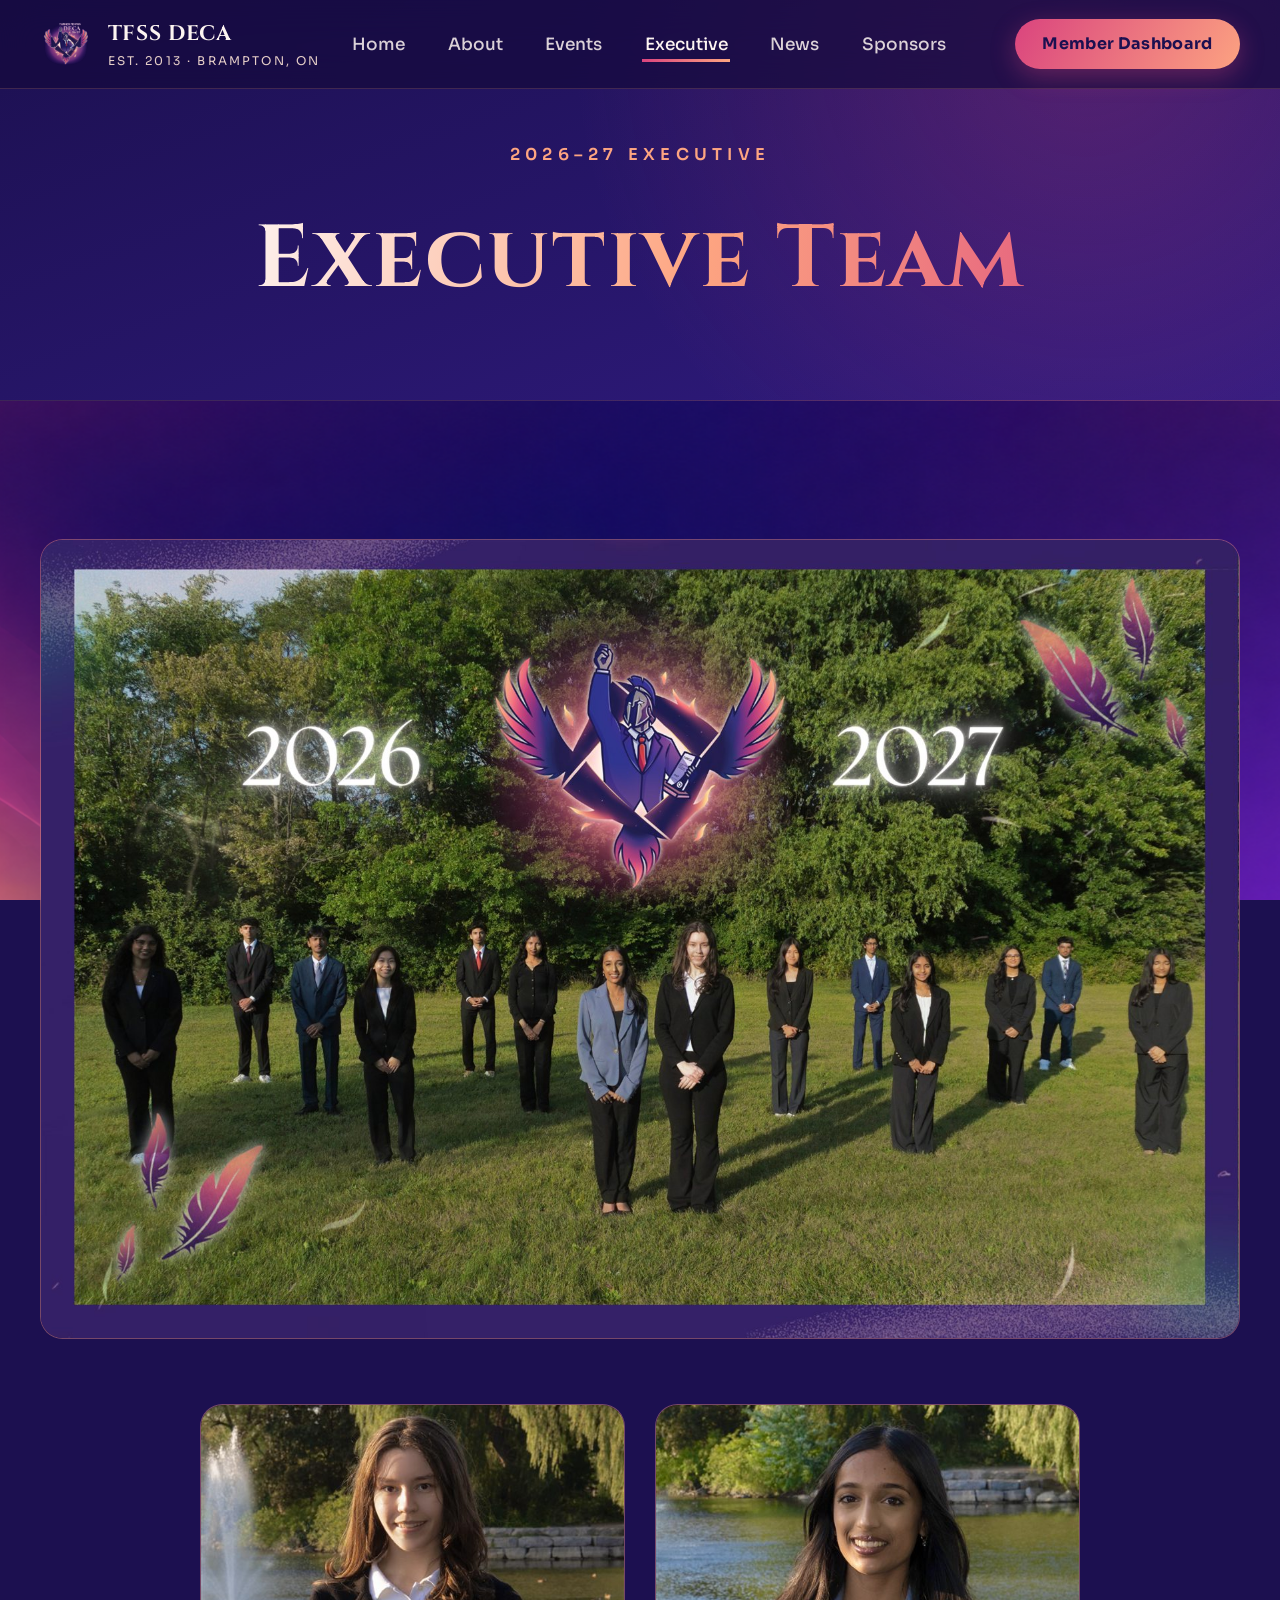
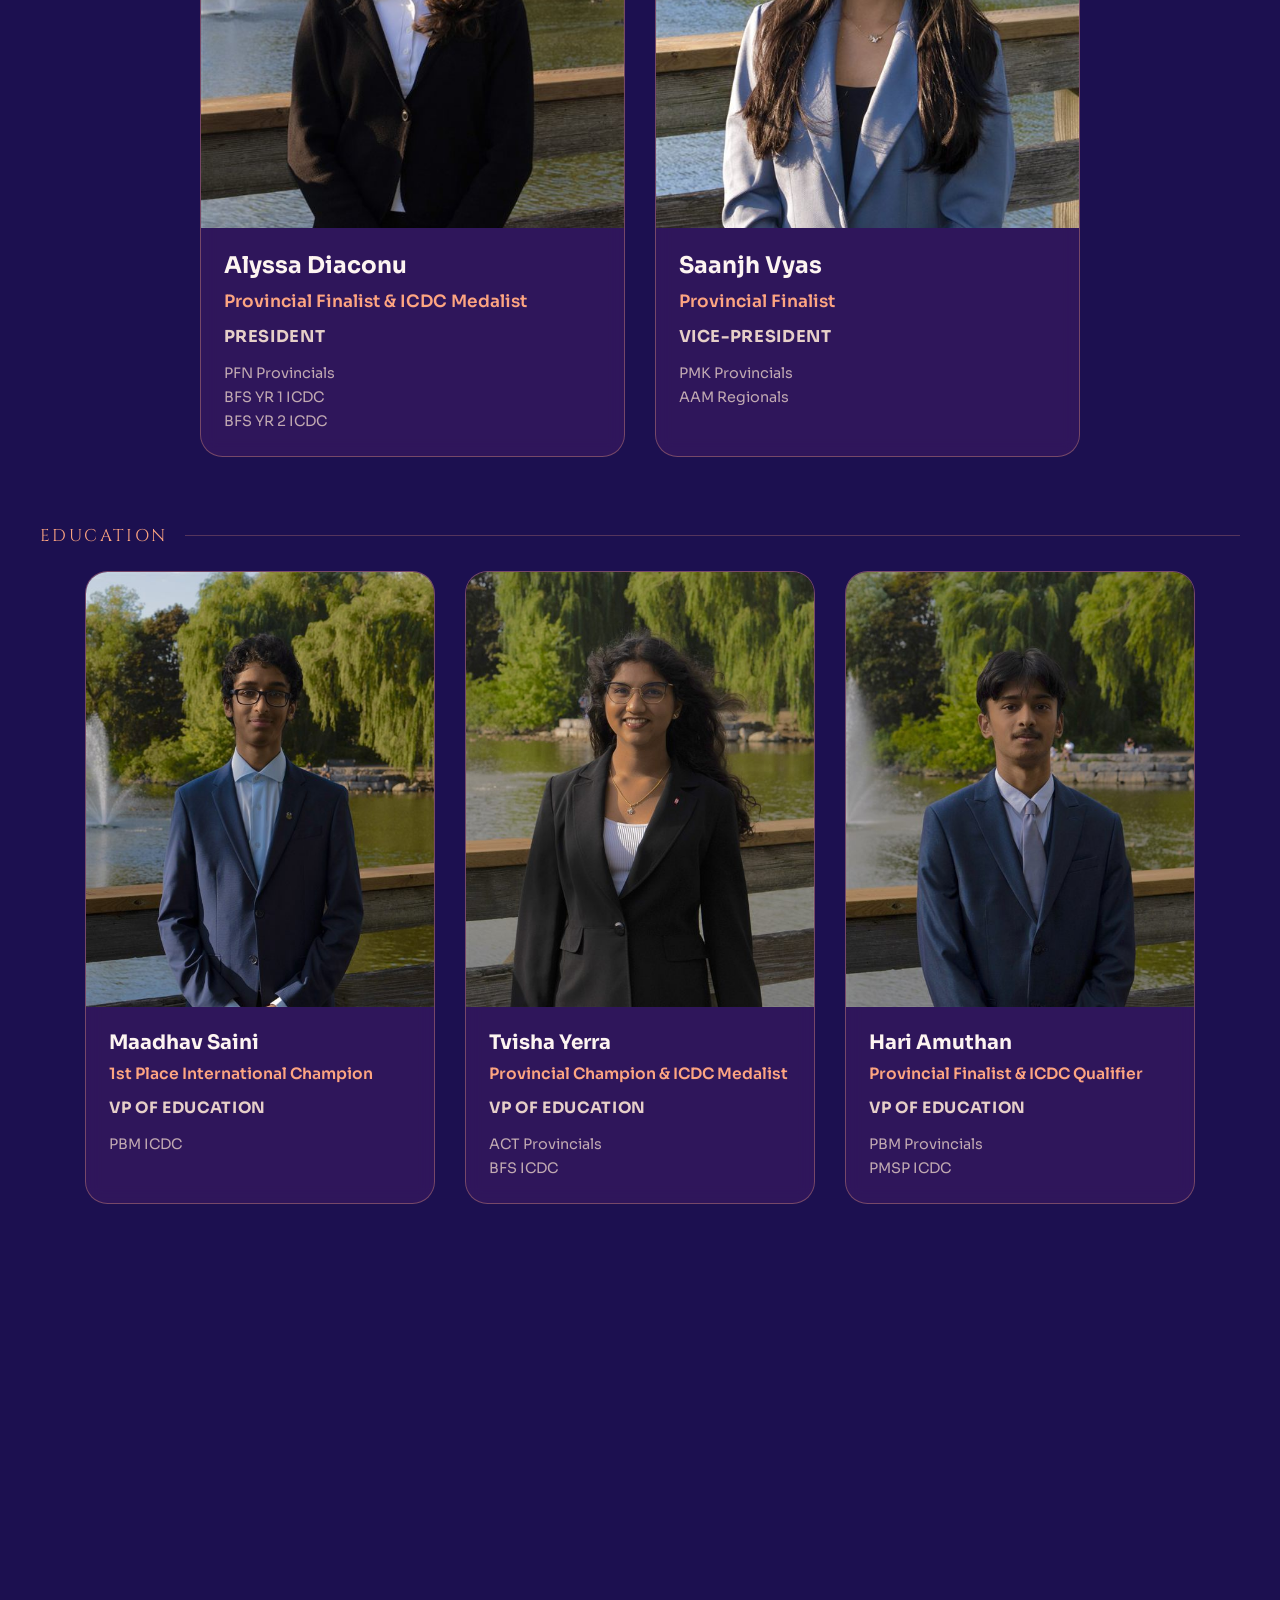
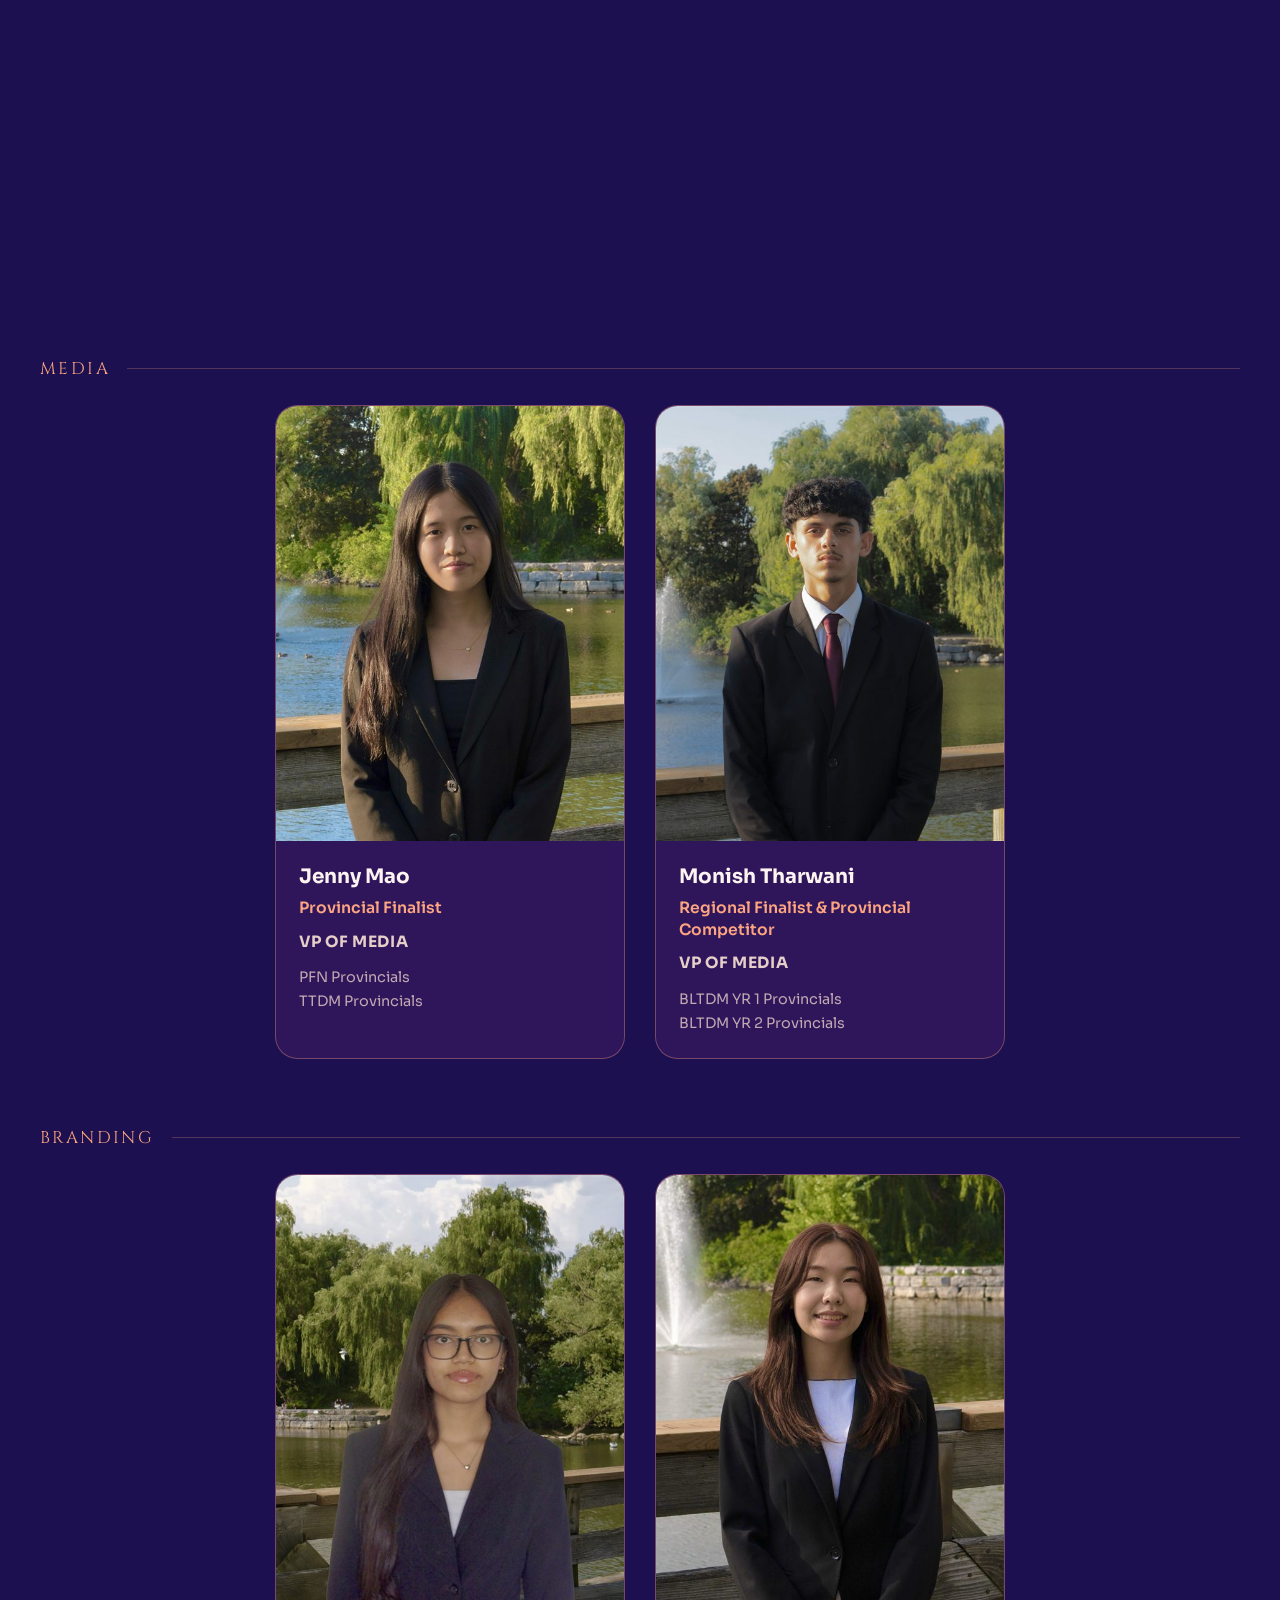
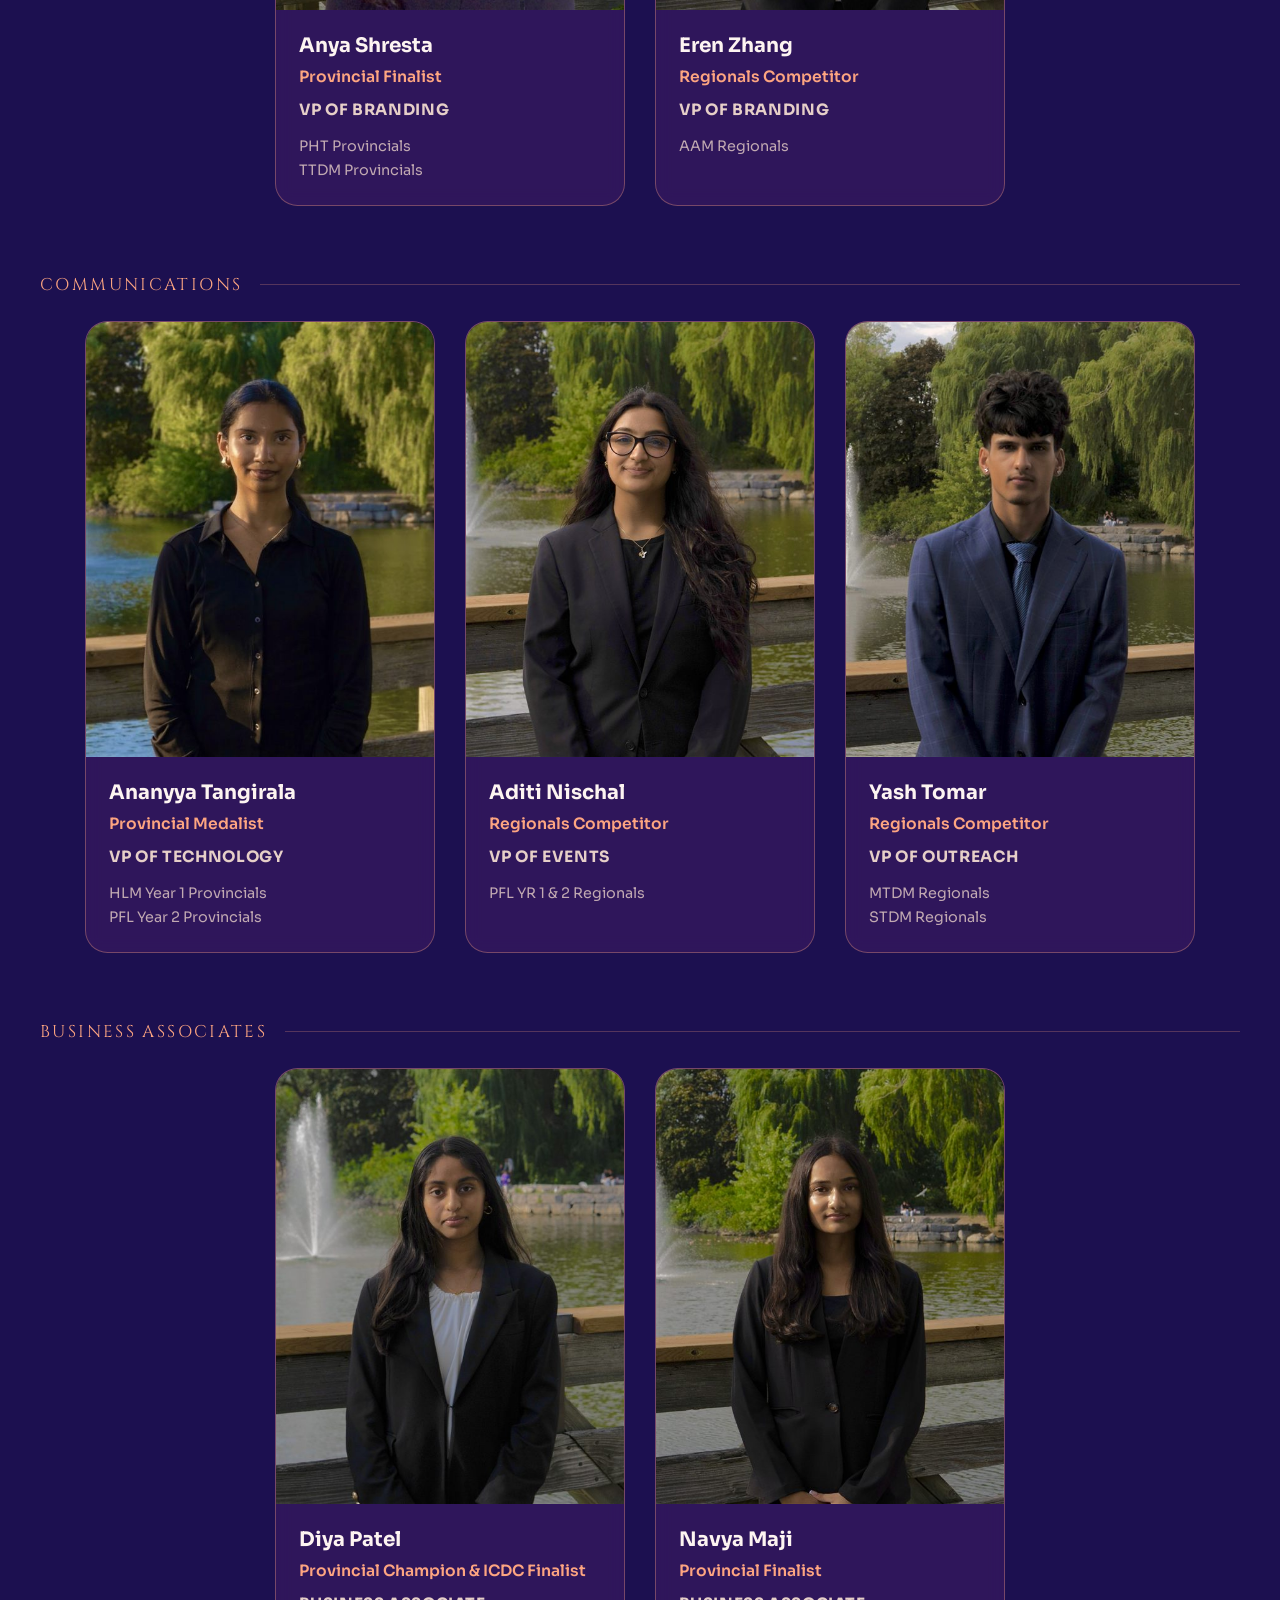
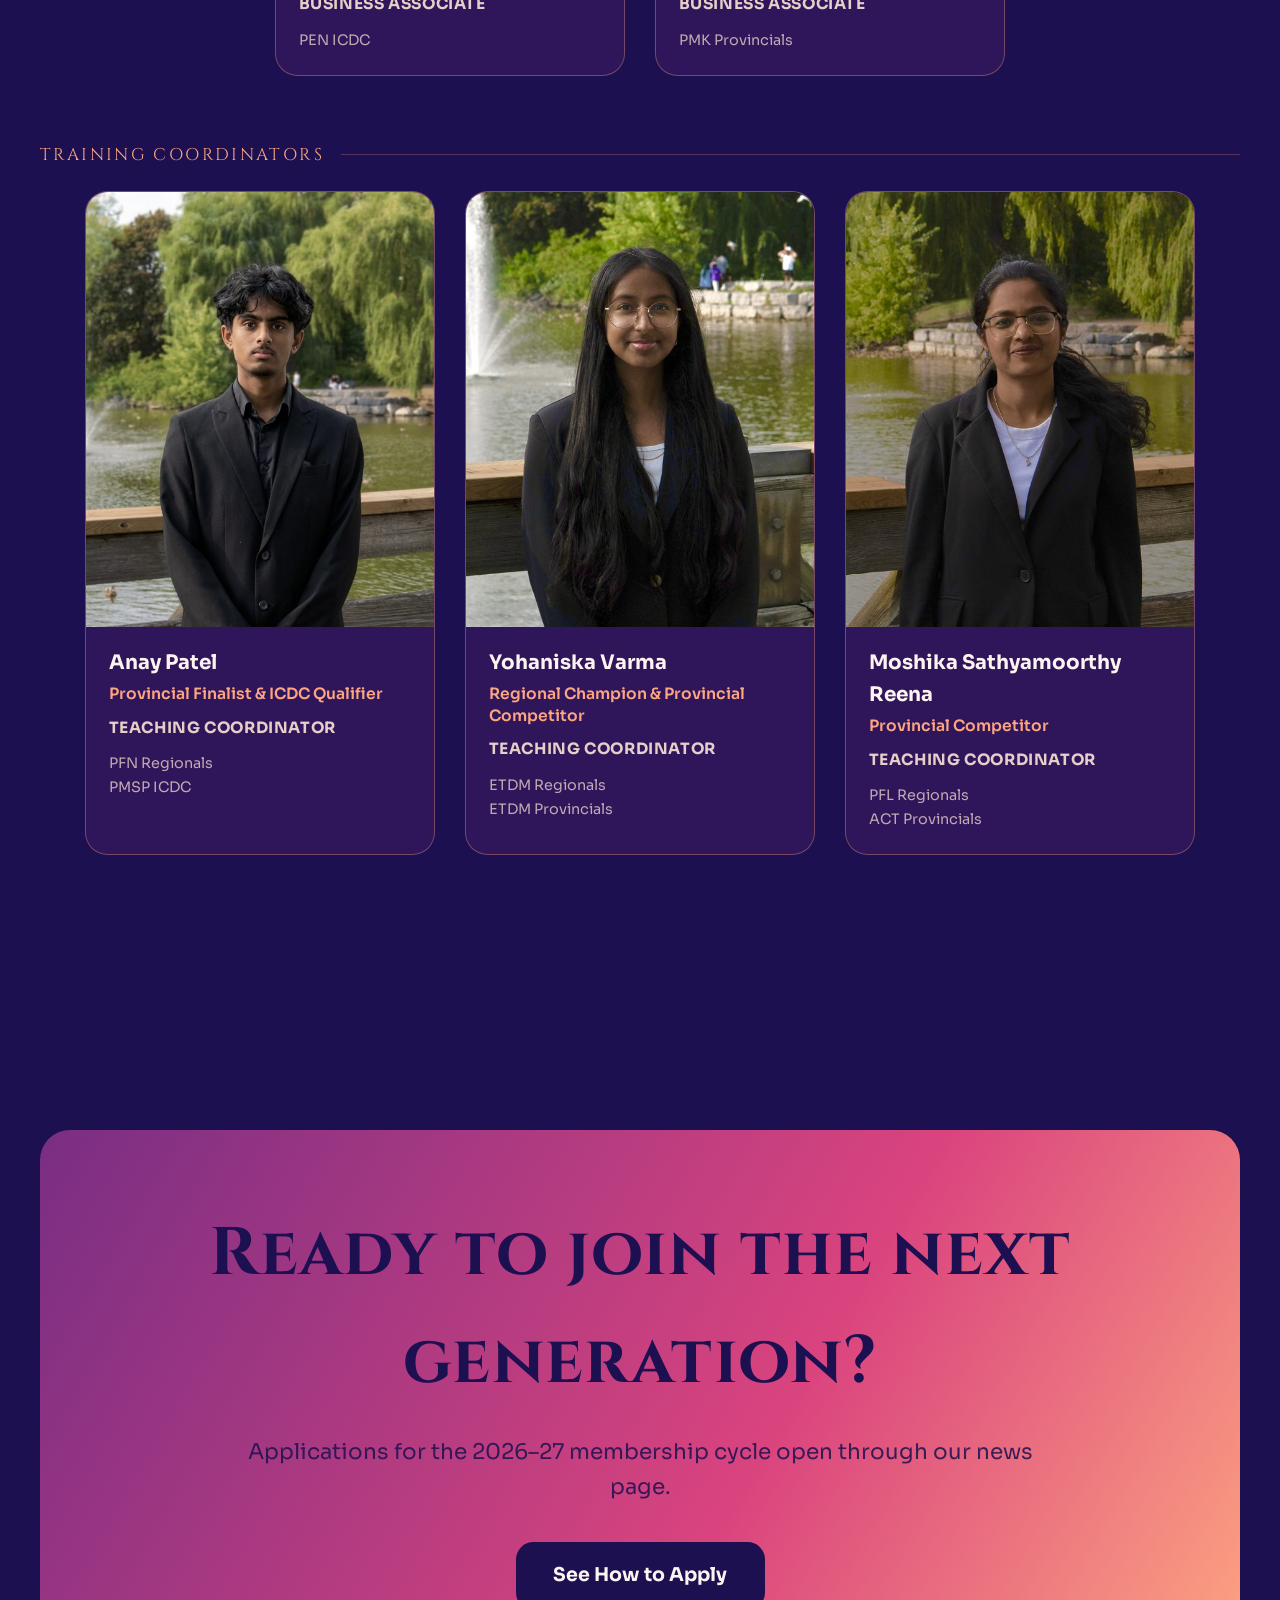
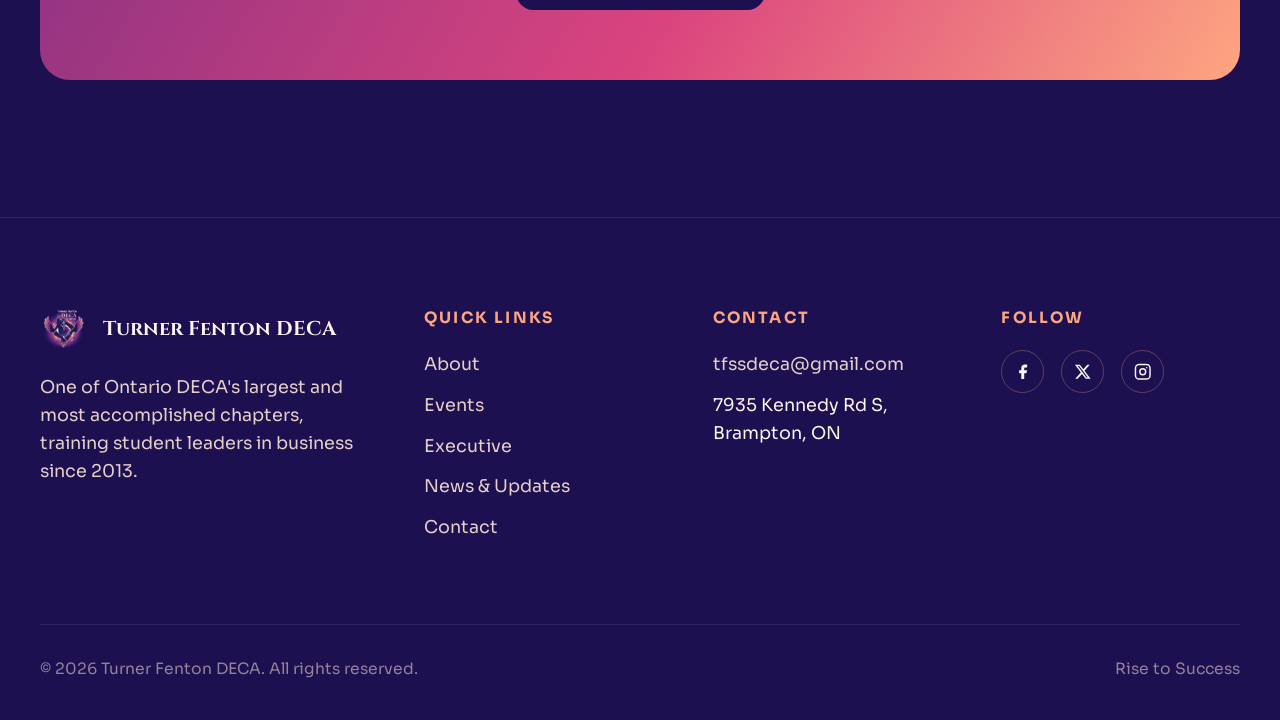
==== deca 2027/executive.html @ 84f7fdfa "Add files via upload" ====
<!DOCTYPE html>
<html lang="en">
<head>
<meta charset="UTF-8">
<meta name="viewport" content="width=device-width, initial-scale=1.0">
<title>Executive | Turner Fenton DECA</title>
<meta name="description" content="Meet the 2026–27 Turner Fenton DECA executive team, grouped by department.">
<link rel="preconnect" href="https://fonts.googleapis.com">
<link rel="preconnect" href="https://fonts.gstatic.com" crossorigin>
<link rel="stylesheet" href="assets/styles.css">
</head>
<body>

<div id="pageTransitionOverlay" class="page-transition" aria-hidden="true">
  <div class="pt-embers"></div>
  <img src="assets/logo.png" alt="" class="pt-logo">
</div>
<noscript><style>.page-transition{display:none !important;}</style></noscript>

<header>
  <nav>
    <a href="index.html" class="brand">
      <img src="assets/logo.png" alt="Turner Fenton DECA crest, a knight-in-a-suit phoenix hybrid">
      <span class="brand-text"><span>TFSS DECA</span><small>Est. 2013 · Brampton, ON</small></span>
    </a>
    <button class="burger" id="burger" aria-label="Toggle menu" aria-expanded="false" aria-controls="navLinks">
      <span></span><span></span><span></span>
    </button>
    <ul class="navlinks" id="navLinks">
      <li><a href="index.html">Home</a></li>
      <li><a href="about.html">About</a></li>
      <li><a href="events.html">Events</a></li>
      <li><a href="executive.html" class="active">Executive</a></li>
      <li><a href="news.html">News</a></li>
      <li><a href="sponsors.html">Sponsors</a></li>
      <li><a class="nav-cta-mobile" href="dashboard.html">Member Dashboard</a></li>
    </ul>
    <a class="nav-cta" href="dashboard.html">Member Dashboard</a>
  </nav>
</header>

<section class="page-hero page-hero-center">
  <div class="wrap">
    <span class="eyebrow">2026–27 Executive</span>
    <h1 class="gradient-text">Executive Team</h1>
  </div>
</section>

<section class="section">
  <div class="wrap exec-wrap">

    <div class="card exec-intro-frame">
      <img src="assets/images/exec/exec-intro.jpg" alt="The 2026-27 Turner Fenton DECA executive team standing together outdoors">
    </div>

    <div class="dept-block">
      <div class="exec-grid exec-grid-lead">

        <div class="card exec-card">
          <img class="exec-photo" src="assets/images/exec/alyssa.jpg" alt="Alyssa Diaconu">
          <div class="exec-info">
            <div class="exec-name">Alyssa Diaconu</div>
            <div class="exec-achieve">Provincial Finalist &amp; ICDC Medalist</div>
            <div class="exec-role">President</div>
            <div class="exec-tags">
              <span>PFN Provincials</span>
              <span>BFS YR 1 ICDC</span>
              <span>BFS YR 2 ICDC</span>
            </div>
          </div>
        </div>

        <div class="card exec-card">
          <img class="exec-photo" src="assets/images/exec/saanjh.jpg" alt="Saanjh Vyas">
          <div class="exec-info">
            <div class="exec-name">Saanjh Vyas</div>
            <div class="exec-achieve">Provincial Finalist</div>
            <div class="exec-role">Vice-President</div>
            <div class="exec-tags">
              <span>PMK Provincials</span>
              <span>AAM Regionals</span>
            </div>
          </div>
        </div>

      </div>
    </div>

    <div class="dept-block">
      <div class="dept-title">Education</div>
      <div class="exec-grid">

        <div class="card exec-card">
          <img class="exec-photo" src="assets/images/exec/maadhav.jpg" alt="Maadhav Saini">
          <div class="exec-info">
            <div class="exec-name">Maadhav Saini</div>
            <div class="exec-achieve">1st Place International Champion</div>
            <div class="exec-role">VP of Education</div>
            <div class="exec-tags"><span>PBM ICDC</span></div>
          </div>
        </div>

        <div class="card exec-card">
          <img class="exec-photo" src="assets/images/exec/tvisha.jpg" alt="Tvisha Yerra">
          <div class="exec-info">
            <div class="exec-name">Tvisha Yerra</div>
            <div class="exec-achieve">Provincial Champion &amp; ICDC Medalist</div>
            <div class="exec-role">VP of Education</div>
            <div class="exec-tags">
              <span>ACT Provincials</span>
              <span>BFS ICDC</span>
            </div>
          </div>
        </div>

        <div class="card exec-card">
          <img class="exec-photo" src="assets/images/exec/hari.jpg" alt="Hari Amuthan">
          <div class="exec-info">
            <div class="exec-name">Hari Amuthan</div>
            <div class="exec-achieve">Provincial Finalist &amp; ICDC Qualifier</div>
            <div class="exec-role">VP of Education</div>
            <div class="exec-tags">
              <span>PBM Provincials</span>
              <span>PMSP ICDC</span>
            </div>
          </div>
        </div>

        <div class="card exec-card">
          <img class="exec-photo" src="assets/images/exec/arviljot.jpg" alt="Arviljot Mundaher">
          <div class="exec-info">
            <div class="exec-name">Arviljot Mundaher</div>
            <div class="exec-achieve">Provincial Finalist</div>
            <div class="exec-role">VP of Education</div>
            <div class="exec-tags">
              <span>RFSM YR 1 Regionals</span>
              <span>RFSM YR 2 Provincials</span>
            </div>
          </div>
        </div>

        <div class="card exec-card">
          <img class="exec-photo" src="assets/images/exec/siddhant.jpg" alt="Siddhant Bector">
          <div class="exec-info">
            <div class="exec-name">Siddhant Bector</div>
            <div class="exec-achieve">Provincial Medalist</div>
            <div class="exec-role">VP of Education</div>
            <div class="exec-tags">
              <span>ENT YR 1 Provincials</span>
              <span>ENT YR 2 Provincials</span>
            </div>
          </div>
        </div>

        <div class="card exec-card">
          <img class="exec-photo" src="assets/images/exec/akhil.jpg" alt="Akhil Jasra">
          <div class="exec-info">
            <div class="exec-name">Akhil Jasra</div>
            <div class="exec-achieve">Provincial Medalist</div>
            <div class="exec-role">VP of Education</div>
            <div class="exec-tags">
              <span>PMK Regionals</span>
              <span>RMS Provincials</span>
              <span>MCS Provincials</span>
            </div>
          </div>
        </div>

      </div>
    </div>

    <div class="dept-block">
      <div class="dept-title">Media</div>
      <div class="exec-grid">

        <div class="card exec-card">
          <img class="exec-photo" src="assets/images/exec/jenny.jpg" alt="Jenny Mao">
          <div class="exec-info">
            <div class="exec-name">Jenny Mao</div>
            <div class="exec-achieve">Provincial Finalist</div>
            <div class="exec-role">VP of Media</div>
            <div class="exec-tags">
              <span>PFN Provincials</span>
              <span>TTDM Provincials</span>
            </div>
          </div>
        </div>

        <div class="card exec-card">
          <img class="exec-photo" src="assets/images/exec/monish.jpg" alt="Monish Tharwani">
          <div class="exec-info">
            <div class="exec-name">Monish Tharwani</div>
            <div class="exec-achieve">Regional Finalist &amp; Provincial Competitor</div>
            <div class="exec-role">VP of Media</div>
            <div class="exec-tags">
              <span>BLTDM YR 1 Provincials</span>
              <span>BLTDM YR 2 Provincials</span>
            </div>
          </div>
        </div>

      </div>
    </div>

    <div class="dept-block">
      <div class="dept-title">Branding</div>
      <div class="exec-grid">

        <div class="card exec-card">
          <img class="exec-photo" src="assets/images/exec/anya.jpg" alt="Anya Shresta">
          <div class="exec-info">
            <div class="exec-name">Anya Shresta</div>
            <div class="exec-achieve">Provincial Finalist</div>
            <div class="exec-role">VP of Branding</div>
            <div class="exec-tags">
              <span>PHT Provincials</span>
              <span>TTDM Provincials</span>
            </div>
          </div>
        </div>

        <div class="card exec-card">
          <img class="exec-photo" src="assets/images/exec/eren.jpg" alt="Eren Zhang">
          <div class="exec-info">
            <div class="exec-name">Eren Zhang</div>
            <div class="exec-achieve">Regionals Competitor</div>
            <div class="exec-role">VP of Branding</div>
            <div class="exec-tags"><span>AAM Regionals</span></div>
          </div>
        </div>

      </div>
    </div>

    <div class="dept-block">
      <div class="dept-title">Communications</div>
      <div class="exec-grid">

        <div class="card exec-card">
          <img class="exec-photo" src="assets/images/exec/ananyya.jpg" alt="Ananyya Tangirala">
          <div class="exec-info">
            <div class="exec-name">Ananyya Tangirala</div>
            <div class="exec-achieve">Provincial Medalist</div>
            <div class="exec-role">VP of Technology</div>
            <div class="exec-tags">
              <span>HLM Year 1 Provincials</span>
              <span>PFL Year 2 Provincials</span>
            </div>
          </div>
        </div>

        <div class="card exec-card">
          <img class="exec-photo" src="assets/images/exec/aditi.jpg" alt="Aditi Nischal">
          <div class="exec-info">
            <div class="exec-name">Aditi Nischal</div>
            <div class="exec-achieve">Regionals Competitor</div>
            <div class="exec-role">VP of Events</div>
            <div class="exec-tags"><span>PFL YR 1 &amp; 2 Regionals</span></div>
          </div>
        </div>

        <div class="card exec-card">
          <img class="exec-photo" src="assets/images/exec/yash.jpg" alt="Yash Tomar">
          <div class="exec-info">
            <div class="exec-name">Yash Tomar</div>
            <div class="exec-achieve">Regionals Competitor</div>
            <div class="exec-role">VP of Outreach</div>
            <div class="exec-tags">
              <span>MTDM Regionals</span>
              <span>STDM Regionals</span>
            </div>
          </div>
        </div>

      </div>
    </div>

    <div class="dept-block">
      <div class="dept-title">Business Associates</div>
      <div class="exec-grid">

        <div class="card exec-card">
          <img class="exec-photo" src="assets/images/exec/diya.jpg" alt="Diya Patel">
          <div class="exec-info">
            <div class="exec-name">Diya Patel</div>
            <div class="exec-achieve">Provincial Champion &amp; ICDC Finalist</div>
            <div class="exec-role">Business Associate</div>
            <div class="exec-tags"><span>PEN ICDC</span></div>
          </div>
        </div>

        <div class="card exec-card">
          <img class="exec-photo" src="assets/images/exec/navya.jpg" alt="Navya Maji">
          <div class="exec-info">
            <div class="exec-name">Navya Maji</div>
            <div class="exec-achieve">Provincial Finalist</div>
            <div class="exec-role">Business Associate</div>
            <div class="exec-tags"><span>PMK Provincials</span></div>
          </div>
        </div>

      </div>
    </div>

    <div class="dept-block">
      <div class="dept-title">Training Coordinators</div>
      <div class="exec-grid">

        <div class="card exec-card">
          <img class="exec-photo" src="assets/images/exec/anay.jpg" alt="Anay Patel">
          <div class="exec-info">
            <div class="exec-name">Anay Patel</div>
            <div class="exec-achieve">Provincial Finalist &amp; ICDC Qualifier</div>
            <div class="exec-role">Teaching Coordinator</div>
            <div class="exec-tags">
              <span>PFN Regionals</span>
              <span>PMSP ICDC</span>
            </div>
          </div>
        </div>

        <div class="card exec-card">
          <img class="exec-photo" src="assets/images/exec/yohansika.jpg" alt="Yohaniska Varma">
          <div class="exec-info">
            <div class="exec-name">Yohaniska Varma</div>
            <div class="exec-achieve">Regional Champion &amp; Provincial Competitor</div>
            <div class="exec-role">Teaching Coordinator</div>
            <div class="exec-tags">
              <span>ETDM Regionals</span>
              <span>ETDM Provincials</span>
            </div>
          </div>
        </div>

        <div class="card exec-card">
          <img class="exec-photo" src="assets/images/exec/moshika.jpg" alt="Moshika Sathyamoorthy Reena">
          <div class="exec-info">
            <div class="exec-name">Moshika Sathyamoorthy Reena</div>
            <div class="exec-achieve">Provincial Competitor</div>
            <div class="exec-role">Teaching Coordinator</div>
            <div class="exec-tags">
              <span>PFL Regionals</span>
              <span>ACT Provincials</span>
            </div>
          </div>
        </div>

      </div>
    </div>

  </div>
</section>

<section class="section">
  <div class="wrap">
    <div class="cta-band">
      <h3>Ready to join the next generation?</h3>
      <p>Applications for the 2026–27 membership cycle open through our news page.</p>
      <a class="btn-primary" href="news.html">See How to Apply</a>
    </div>
  </div>
</section>

<footer>
  <div class="wrap">
    <div class="foot-grid">
      <div>
        <div class="foot-brand">
          <img src="assets/logo.png" alt="Turner Fenton DECA crest">
          <span>Turner Fenton DECA</span>
        </div>
        <p>One of Ontario DECA's largest and most accomplished chapters, training student leaders in business since 2013.</p>
      </div>
      <div>
        <h5>Quick Links</h5>
        <ul>
          <li><a href="about.html">About</a></li>
          <li><a href="events.html">Events</a></li>
          <li><a href="executive.html">Executive</a></li>
          <li><a href="news.html">News &amp; Updates</a></li>
          <li><a href="contact.html">Contact</a></li>
        </ul>
      </div>
      <div>
        <h5>Contact</h5>
        <ul>
          <li><a href="mailto:tfssdeca@gmail.com">tfssdeca@gmail.com</a></li>
          <li>7935 Kennedy Rd S,<br>Brampton, ON</li>
        </ul>
      </div>
      <div>
        <h5>Follow</h5>
        <div class="foot-social">
          <a href="https://www.facebook.com/TFSSDECA/" aria-label="Facebook" target="_blank" rel="noopener">
            <svg width="14" height="14" viewBox="0 0 24 24" fill="currentColor" aria-hidden="true"><path d="M18 2h-3a5 5 0 0 0-5 5v3H7v4h3v8h4v-8h3l1-4h-4V7a1 1 0 0 1 1-1h3z"/></svg>
          </a>
          <a href="https://x.com/tfssdeca" aria-label="X (Twitter)" target="_blank" rel="noopener">
            <svg width="14" height="14" viewBox="0 0 24 24" fill="currentColor" aria-hidden="true"><path d="M18.244 2.25h3.308l-7.227 8.26 8.502 11.24H16.17l-5.214-6.817L4.99 21.75H1.68l7.73-8.835L1.254 2.25H8.08l4.713 6.231zm-1.161 17.52h1.833L7.084 4.126H5.117z"/></svg>
          </a>
          <a href="https://www.instagram.com/tfssdeca/" aria-label="Instagram" target="_blank" rel="noopener">
            <svg width="14" height="14" viewBox="0 0 24 24" fill="none" stroke="currentColor" stroke-width="2" aria-hidden="true"><rect x="2" y="2" width="20" height="20" rx="5"/><circle cx="12" cy="12" r="4"/><circle cx="17.5" cy="6.5" r="1" fill="currentColor" stroke="none"/></svg>
          </a>
        </div>
      </div>
    </div>
    <div class="foot-bottom">
      <span>© 2026 Turner Fenton DECA. All rights reserved.</span>
      <span>Rise to Success</span>
    </div>
  </div>
</footer>

<script src="assets/motion.js"></script>
</body>
</html>
---- deca 2027/assets/styles.css ----
@import url('https://fonts.googleapis.com/css2?family=Cinzel:wght@500;600;700;900&family=Sora:wght@300;400;500;600;700;800&display=swap');

/* ═══════════════════════════════════════════════════
   Turner Fenton DECA: "Rise to Success" design system
   ═══════════════════════════════════════════════════ */

:root{
  --deep:    #1c1050;
  --deep2:   #301b80;
  --purple:  #792e84;
  --magenta: #da447e;
  --peach:   #fda581;
  --blush:   #e6cfc8;
  --cream:   #fdf4f1;

  --card-bg:     rgba(121,46,132,0.22);
  --card-border: rgba(253,165,129,0.35);
  --shadow:      0 20px 50px rgba(9,4,32,0.45);
  --ease:        cubic-bezier(0.22,1,0.36,1);
}

*{box-sizing:border-box; margin:0; padding:0;}
html{scroll-behavior:smooth;}
@media (min-width:900px){
  html{zoom:1.25;}
}
body{
  font-family:'Sora', sans-serif;
  background:var(--deep) url('images/allbg.png') center top / cover no-repeat fixed;
  color:var(--cream);
  overflow-x:hidden;
  line-height:1.6;
}
a{color:inherit; text-decoration:none;}
img{max-width:100%; display:block;}
ul{list-style:none;}
h1,h2,h3,h4{font-family:'Cinzel', serif; letter-spacing:.02em; font-weight:700;}

.wrap{max-width:1180px; margin:0 auto; padding:0 32px;}

.eyebrow{
  font-family:'Sora',sans-serif;
  font-size:.72rem;
  letter-spacing:.32em;
  text-transform:uppercase;
  color:var(--peach);
  font-weight:600;
}

.gradient-text{
  background:linear-gradient(100deg, var(--cream) 15%, var(--peach) 55%, var(--magenta) 100%);
  -webkit-background-clip:text; background-clip:text; color:transparent;
}

/* ── FOCUS STATES ─────────────────────────────────── */
a:focus-visible,
button:focus-visible,
input:focus-visible,
textarea:focus-visible{
  outline:2.5px solid var(--peach);
  outline-offset:3px;
  border-radius:6px;
}

/* ── BUTTONS ──────────────────────────────────────── */
.btn-primary{
  display:inline-block;
  background-image:linear-gradient(120deg, var(--magenta), var(--peach), var(--magenta));
  background-size:220% 100%;
  background-position:0% 50%;
  color:var(--deep);
  font-weight:700;
  padding:15px 30px;
  border-radius:14px;
  box-shadow:0 10px 30px rgba(218,68,126,.35);
  border:none;
  cursor:pointer;
  font-size:.95rem;
  transition:transform .22s var(--ease), box-shadow .22s var(--ease), background-position .5s ease;
}
.btn-primary:hover{
  transform:translateY(-3px);
  box-shadow:0 16px 40px rgba(218,68,126,.5);
  background-position:100% 50%;
}
.btn-primary:active{transform:translateY(-1px) scale(.97); box-shadow:0 8px 22px rgba(218,68,126,.4);}
.btn-primary:focus-visible{outline:2.5px solid var(--cream); outline-offset:3px; box-shadow:0 0 0 5px rgba(253,165,129,.35);}

.btn-ghost{
  display:inline-block;
  border:1.5px solid rgba(253,244,241,0.35);
  background-color:transparent;
  color:var(--cream);
  padding:15px 30px;
  border-radius:14px;
  font-weight:600;
  font-size:.95rem;
  transition:border-color .22s var(--ease), background-color .22s var(--ease), transform .22s var(--ease), box-shadow .22s var(--ease);
}
.btn-ghost:hover{
  border-color:var(--peach);
  background-color:rgba(253,165,129,0.08);
  transform:translateY(-3px);
  box-shadow:0 12px 30px rgba(253,165,129,.18);
}
.btn-ghost:active{transform:translateY(-1px) scale(.97);}
.btn-ghost:focus-visible{outline:2.5px solid var(--peach); outline-offset:3px; box-shadow:0 0 0 5px rgba(253,165,129,.25);}

/* ── HEADER / NAV ─────────────────────────────────── */
header{
  position:fixed; top:0; left:0; right:0; z-index:500;
  background:rgba(21,10,61,0.72);
  backdrop-filter:blur(14px);
  -webkit-backdrop-filter:blur(14px);
  border-bottom:1px solid rgba(253,165,129,0.18);
}
nav{
  display:flex; align-items:center; justify-content:space-between;
  max-width:1180px; margin:0 auto; padding:14px 32px;
  gap:20px;
}
.brand{display:flex; align-items:center; gap:12px; flex-shrink:0; border-radius:10px;}
.brand img{height:42px; width:42px; object-fit:contain; transition:transform .35s var(--ease), filter .35s var(--ease);}
.brand:hover img{transform:rotate(-8deg) scale(1.08); filter:drop-shadow(0 0 10px rgba(253,165,129,.55));}
.brand:focus-visible{outline:2.5px solid var(--peach); outline-offset:4px;}
.brand-text{display:flex; flex-direction:column;}
.brand-text span{font-family:'Cinzel',serif; font-weight:700; font-size:1.05rem; letter-spacing:.04em; color:var(--cream);}
.brand-text small{font-family:'Sora'; font-weight:400; font-size:.6rem; letter-spacing:.18em; color:var(--blush); text-transform:uppercase;}

.navlinks{display:flex; gap:30px; font-size:.85rem; font-weight:500; align-items:center;}
.navlinks a{position:relative; padding:6px 2px; color:var(--cream); opacity:.85; transition:opacity .2s;}
.navlinks a:hover{opacity:1;}
.navlinks a::after{
  content:''; position:absolute; left:0; bottom:0; height:2px; width:0%;
  background:linear-gradient(90deg,var(--magenta),var(--peach));
  transition:width .2s ease;
}
.navlinks a:hover::after,
.navlinks a.active::after{width:100%;}
.navlinks a.active{opacity:1;}

.nav-cta{
  background-image:linear-gradient(120deg, var(--magenta), var(--peach), var(--magenta));
  background-size:220% 100%;
  background-position:0% 50%;
  color:var(--deep); font-weight:700; font-size:.8rem;
  padding:10px 22px; border-radius:999px; letter-spacing:.02em;
  box-shadow:0 6px 20px rgba(218,68,126,0.35);
  flex-shrink:0;
  white-space:nowrap;
  transition:background-position .5s ease, box-shadow .22s ease, transform .22s ease;
}
.nav-cta:hover{background-position:100% 50%; transform:translateY(-2px); box-shadow:0 10px 26px rgba(218,68,126,.5);}
.nav-cta:active{transform:translateY(0) scale(.97);}
.nav-cta:focus-visible{outline:2.5px solid var(--cream); outline-offset:3px;}

.nav-cta-mobile{display:none;}

.burger{
  display:none; flex-direction:column; gap:5px;
  background:none; border:none; cursor:pointer; padding:6px;
}
.burger span{display:block; width:22px; height:2px; background:var(--cream); border-radius:2px; transition:transform .25s ease, opacity .25s ease;}
.burger[aria-expanded="true"] span:nth-child(1){transform:translateY(7px) rotate(45deg);}
.burger[aria-expanded="true"] span:nth-child(2){opacity:0;}
.burger[aria-expanded="true"] span:nth-child(3){transform:translateY(-7px) rotate(-45deg);}

/* ── PAGE TRANSITION OVERLAY ──────────────────────── */
.page-transition{
  position:fixed; inset:0; z-index:9999;
  display:flex; align-items:center; justify-content:center;
  background:linear-gradient(160deg, var(--deep) 0%, var(--deep2) 55%, var(--purple) 100%);
  opacity:1; pointer-events:auto;
  transition:opacity .4s ease;
}
.page-transition.closing{opacity:0;}
.page-transition.hidden{opacity:0; visibility:hidden; pointer-events:none;}
.pt-embers{position:absolute; inset:0; overflow:hidden;}
.pt-logo{
  width:92px; height:92px; object-fit:contain; position:relative; z-index:2;
  transform:scale(.85); opacity:0;
  transition:transform .5s var(--ease), opacity .5s var(--ease);
}
.pt-logo.in{transform:scale(1); opacity:1; animation:ptGlow 1.8s ease-in-out infinite;}
.page-transition.closing .pt-logo{transform:scale(1.08); opacity:0;}
@keyframes ptGlow{
  0%,100%{filter:drop-shadow(0 0 16px rgba(253,165,129,.5)) drop-shadow(0 0 6px rgba(218,68,126,.35));}
  50%{filter:drop-shadow(0 0 30px rgba(218,68,126,.7)) drop-shadow(0 0 14px rgba(253,165,129,.5));}
}

/* ── HOME HERO ────────────────────────────────────── */
.hero{
  position:relative;
  padding:170px 0 140px;
  background:
    linear-gradient(90deg, var(--deep) 0%, rgba(28,16,80,0.78) 32%, rgba(28,16,80,0.32) 58%, rgba(28,16,80,0.1) 78%, transparent 100%),
    url('hero-banner.jpg') 88% 20% / cover no-repeat;
  overflow:hidden;
}
.ember{
  position:absolute; border-radius:50%; pointer-events:none;
  background:radial-gradient(circle, var(--peach), transparent 70%);
  opacity:.55; filter:blur(1px);
  animation:rise linear infinite;
}
@keyframes rise{
  0%{transform:translateY(0) translateX(0); opacity:0;}
  10%{opacity:.6;}
  100%{transform:translateY(-620px) translateX(30px); opacity:0;}
}
.hero-grid{display:block;}
.hero-copy{max-width:560px;}
.hero h1{
  font-size:clamp(2.6rem, 5.4vw, 4.6rem);
  line-height:1.03;
  margin:18px 0 20px;
}
.hero p.lede{font-size:1.08rem; color:var(--blush); max-width:520px; line-height:1.65; margin-bottom:34px;}
.hero-ctas{display:flex; gap:16px; flex-wrap:wrap;}
.hero-badge{
  display:inline-block; margin-top:28px;
  background:rgba(21,10,61,0.7); border:1px solid rgba(253,165,129,0.4);
  padding:10px 22px; border-radius:999px; font-size:.72rem; letter-spacing:.14em;
  text-transform:uppercase; backdrop-filter:blur(6px); white-space:nowrap;
}

/* ── PAGE HERO (interior pages) ───────────────────── */
.page-hero{
  position:relative;
  padding:110px 0 56px;
  background:
    radial-gradient(circle at 85% 10%, rgba(218,68,126,0.25), transparent 45%),
    linear-gradient(160deg, var(--deep) 0%, var(--deep2) 100%);
  border-bottom:1px solid rgba(253,165,129,0.14);
}
.page-hero .wrap{max-width:none; padding-left:44px; padding-right:44px;}
.page-hero .eyebrow{font-size:.82rem;}
.page-hero h1{font-size:clamp(2.8rem, 5.6vw, 4.4rem); margin-top:16px; max-width:1300px;}
.page-hero p{color:var(--blush); margin-top:20px; max-width:660px; font-size:1.15rem; line-height:1.75;}

.page-hero-center .wrap{text-align:center;}
.page-hero-center h1{margin-left:auto; margin-right:auto;}

/* ── FLAME / WING DIVIDER ─────────────────────────── */
.flame-divider{width:100%; height:48px; display:block;}
.flame-divider path{fill:var(--deep2);}
.flame-divider.on-deep2 path{fill:var(--deep);}

/* ── STATS BAND ───────────────────────────────────── */
.stats{background:var(--deep2); padding:70px 0 90px;}
.stats-grid{display:grid; grid-template-columns:repeat(4,1fr); gap:28px;}
.stat-card{
  text-align:center; padding:14px 8px; border-right:1px solid rgba(253,244,241,0.12);
  transition:transform .25s var(--ease), opacity .6s var(--ease), translate .6s var(--ease);
}
.stat-card:last-child{border-right:none;}
.stat-card:hover{transform:translateY(-4px);}
.stat-card:hover .stat-num{filter:drop-shadow(0 0 14px rgba(218,68,126,0.45));}
.stat-num{
  font-family:'Cinzel',serif; font-weight:700; font-size:clamp(2rem,3.4vw,2.8rem);
  background:linear-gradient(120deg,var(--peach),var(--magenta));
  -webkit-background-clip:text; background-clip:text; color:transparent;
  transition:filter .3s ease;
  display:inline-block;
}
.stat-label{margin-top:8px; font-size:.82rem; color:var(--blush); letter-spacing:.03em;}

/* ── GENERIC SECTION ──────────────────────────────── */
.section{padding:110px 0;}
.section-head{max-width:640px; margin-bottom:56px;}
.section-head h2{font-size:clamp(1.9rem,3.4vw,2.6rem); margin-top:14px; color:var(--cream);}
.section-head p{color:var(--blush); margin-top:18px; line-height:1.7; font-size:1.02rem;}
.section-head.center{margin-left:auto; margin-right:auto; text-align:center;}

/* ── GLASS CARD ───────────────────────────────────── */
.card{
  background:var(--card-bg);
  border:1px solid var(--card-border);
  border-radius:18px;
  backdrop-filter:blur(6px);
  transition:transform .25s var(--ease), border-color .25s var(--ease), box-shadow .25s var(--ease),
             opacity .6s var(--ease), translate .6s var(--ease);
}
.card:hover{
  transform:translateY(-6px);
  border-color:var(--peach);
  box-shadow:0 22px 48px rgba(218,68,126,.28), 0 6px 20px rgba(253,165,129,.18);
}

/* ── ABOUT ────────────────────────────────────────── */
.about-grid{display:grid; grid-template-columns:1fr 1fr; gap:60px; align-items:center;}
.about-copy p{color:var(--blush); line-height:1.8; margin-bottom:18px; font-size:.98rem;}
.about-copy strong{color:var(--peach);}
.about-media{position:relative;}
.about-media .stack{position:relative; height:420px;}
.about-media .ph-block{
  position:absolute; border-radius:18px;
  box-shadow:var(--shadow);
  border:3px solid rgba(253,165,129,0.25);
  background:
    radial-gradient(circle at 30% 30%, rgba(253,244,241,0.12), transparent 55%),
    linear-gradient(150deg, var(--purple), var(--deep2) 70%);
}
.about-media .ph-block::after{
  content:''; position:absolute; inset:0; margin:auto; width:44px; height:44px;
  background:url('data:image/svg+xml;utf8,<svg xmlns="http://www.w3.org/2000/svg" viewBox="0 0 24 24" fill="none" stroke="%23fdf4f1" stroke-width="1.4"><rect x="3" y="5" width="18" height="14" rx="2"/><circle cx="8.5" cy="10" r="1.5"/><path d="M21 15l-5-5-4 4-3-3-6 6"/></svg>') center/contain no-repeat;
  opacity:.35;
}
.about-media .ph-block.img-a{width:66%; height:78%; top:0; left:0; z-index:2;}
.about-media .ph-block.img-b{width:56%; height:56%; bottom:0; right:0; z-index:1; border-color:rgba(218,68,126,0.3);}

.about-media .stack img.img-a,
.about-media .stack img.img-b{
  position:absolute; border-radius:18px; object-fit:cover;
  box-shadow:var(--shadow);
  border:3px solid rgba(253,165,129,0.25);
}
.about-media .stack img.img-a{width:66%; height:78%; top:0; left:0; z-index:2;}
.about-media .stack img.img-b{width:56%; height:56%; bottom:0; right:0; z-index:1; border-color:rgba(218,68,126,0.3);}

.highlight-row{display:grid; grid-template-columns:repeat(3,1fr); gap:24px; margin-top:50px;}
.hl-card{padding:28px 26px;}
.hl-card .yr{font-family:'Cinzel',serif; font-weight:700; font-size:1.5rem; color:var(--peach);}
.hl-card p{color:var(--blush); margin-top:10px; font-size:.92rem; line-height:1.6;}

/* timeline (about.html) */
.timeline-wrap{max-width:1500px;}
.timeline{position:relative; margin-top:64px; padding-left:36px; border-left:3px solid rgba(253,165,129,0.3);}
.timeline-item{position:relative; padding-bottom:54px;}
.timeline-item:last-child{padding-bottom:0;}
.timeline-item::before{
  content:''; position:absolute; left:-43px; top:6px;
  width:16px; height:16px; border-radius:50%;
  background:linear-gradient(120deg,var(--magenta),var(--peach));
  box-shadow:0 0 0 5px rgba(253,165,129,0.18);
}
.timeline-item .yr{font-family:'Cinzel',serif; color:var(--peach); font-weight:700; font-size:1.9rem;}
.timeline-item p{color:var(--blush); margin-top:12px; font-size:1.3rem; line-height:1.65; max-width:none;}

/* ── EVENT / PATH CARDS ───────────────────────────── */
.path-grid{display:grid; grid-template-columns:repeat(5,1fr); gap:18px; margin-top:10px;}
.path-card{padding:26px 20px;}
.path-card .num{font-family:'Cinzel',serif; color:var(--magenta); font-weight:700; font-size:.85rem;}
.path-card h4{font-size:1.05rem; margin-top:12px; color:var(--cream);}
.path-card p{font-size:.85rem; color:var(--blush); margin-top:10px; line-height:1.6;}

/* ── PHOTO STRIP ──────────────────────────────────── */
.photo-strip{display:grid; grid-template-columns:repeat(3,1fr); gap:20px; margin-top:10px;}
.photo-strip .card{overflow:hidden; padding:0;}
.photo-strip img{width:100%; height:260px; object-fit:cover; display:block;}

/* events.html full descriptions */
.events-wrap{max-width:1560px;}
.events-layout{display:grid; grid-template-columns:1.7fr 1fr; gap:32px; align-items:stretch;}
.events-list{display:flex; flex-direction:column; gap:20px;}
.events-photos{display:flex; flex-direction:column; gap:16px; height:100%;}
.events-photos .eyebrow{display:block; margin-bottom:2px; flex:none;}
.events-photos .card{overflow:hidden; padding:0; flex:1; min-height:0;}
.events-photos img{width:100%; height:100%; object-fit:cover; display:block;}
.event-block{display:grid; grid-template-columns:auto 1fr; gap:28px; padding:34px; align-items:flex-start;}
.event-block .num{
  font-family:'Cinzel',serif; font-weight:700; font-size:1.6rem; color:var(--peach);
  width:56px; height:56px; border-radius:14px;
  display:flex; align-items:center; justify-content:center;
  background:rgba(253,165,129,0.12); border:1px solid rgba(253,165,129,0.3);
  flex-shrink:0;
}
.event-block h3{font-size:1.5rem; color:var(--cream);}
.event-block p{color:var(--blush); margin-top:12px; line-height:1.75; font-size:1.05rem;}

/* ── LEADERSHIP / EXECUTIVE ───────────────────────── */
.exec-intro-frame{overflow:hidden; padding:0; margin-bottom:8px;}
.exec-intro-frame img{width:100%; height:auto; display:block;}

.dept-block{margin-top:52px;}
.dept-title{
  font-family:'Cinzel',serif; letter-spacing:.14em; text-transform:uppercase;
  font-size:.85rem; color:var(--peach); margin-bottom:18px;
  display:flex; align-items:center; gap:14px;
}
.dept-title::after{content:''; flex:1; height:1px; background:rgba(253,165,129,0.25);}

.exec-wrap{max-width:1560px;}
.exec-grid{display:flex; flex-wrap:wrap; justify-content:center; gap:24px;}
.exec-grid .exec-card{width:280px; flex:none;}
.exec-grid.exec-grid-lead .exec-card{width:340px;}
.exec-card{overflow:hidden; padding:0; display:flex; flex-direction:column;}
.exec-photo{width:100%; aspect-ratio:4/5; object-fit:cover; display:block;}
.exec-photo.placeholder{
  display:flex; align-items:center; justify-content:center;
  background:linear-gradient(150deg, var(--purple), var(--deep2) 70%);
  font-family:'Cinzel',serif; font-weight:700; font-size:2rem; color:var(--cream);
}
.exec-info{padding:16px 18px 20px;}
.exec-name{font-size:1rem; color:var(--cream); font-weight:700; margin-bottom:4px;}
.exec-achieve{font-size:.78rem; color:var(--peach); font-weight:600; margin-bottom:8px; line-height:1.4;}
.exec-role{font-size:.78rem; color:var(--blush); font-weight:700; text-transform:uppercase; letter-spacing:.04em; margin-bottom:10px;}
.exec-tags{display:flex; flex-direction:column; gap:3px;}
.exec-tags span{font-size:.72rem; color:var(--blush); opacity:.8; line-height:1.4;}

.exec-grid-lead .exec-photo{aspect-ratio:1/1;}
.exec-grid-lead .exec-name{font-size:1.15rem;}
.exec-grid-lead .exec-achieve{font-size:.85rem;}
.exec-grid-lead .exec-role{font-size:.82rem;}

/* ── NEWS ─────────────────────────────────────────── */
.news-grid{display:grid; grid-template-columns:repeat(3,1fr); gap:26px; margin-top:10px;}
.news-card{overflow:hidden;}
.news-card .thumb{
  height:150px; background:linear-gradient(150deg,var(--purple),var(--magenta));
  display:flex; align-items:center; justify-content:center;
  border-radius:18px 18px 0 0;
}
.news-card .thumb svg{width:46px; height:46px; opacity:.85;}
.news-card .body{padding:22px;}
.news-card .date{font-size:.68rem; letter-spacing:.1em; text-transform:uppercase; color:var(--blush); opacity:.8;}
.news-card .tag{font-size:.68rem; letter-spacing:.15em; text-transform:uppercase; color:var(--peach); margin-left:10px;}
.news-card h4{margin-top:10px; font-size:1.02rem; color:var(--cream); line-height:1.4;}
.news-card p{margin-top:8px; font-size:.85rem; color:var(--blush); line-height:1.55;}

.news-empty{
  max-width:520px; margin:0 auto; text-align:center;
  padding:64px 40px;
}
.news-empty-icon{
  width:64px; height:64px; margin:0 auto 22px; border-radius:50%;
  background:rgba(253,165,129,0.12); border:1px solid rgba(253,165,129,0.3);
  display:flex; align-items:center; justify-content:center; color:var(--peach);
}
.news-empty p{color:var(--blush); font-size:1.05rem; margin-bottom:26px;}

/* ── FULL-BLEED UTILITY ────────────────────────────── */
/* Breaks an element out of its .wrap ancestor to span the full viewport
   width, regardless of nesting depth. Relies on body{overflow-x:hidden}
   (see base styles) as a safety net against sub-pixel/scrollbar rounding. */
.full-bleed{
  width:100vw;
  position:relative;
  left:50%;
  right:50%;
  margin-left:-50vw;
  margin-right:-50vw;
}
/* vw units aren't rescaled by an ancestor's zoom, so at >=900px (where
   html carries zoom:1.25) a plain 100vw element renders 1.25x too wide.
   Pre-divide by the zoom factor (100/1.25=80, 50/1.25=40) so it lands
   back on the true viewport edges once zoom scales it up again. Placed
   after the base rule so it actually wins the cascade at this width. */
@media (min-width:900px){
  .full-bleed{width:80vw; margin-left:-40vw; margin-right:-40vw;}
}

/* ── SPONSORS ─────────────────────────────────────── */
.tier-image-card{overflow:hidden; padding:0;}
.tier-image-card img{width:100%; height:auto; display:block;}

/* ── PHOTO COLLAGE ────────────────────────────────── */
.collage{display:grid; grid-template-columns:repeat(4,1fr); grid-auto-rows:140px; gap:16px; margin-top:10px;}
.collage .card{overflow:hidden; padding:0;}
.collage img{width:100%; height:100%; object-fit:cover; display:block;}
.collage .big{grid-column:span 2; grid-row:span 2;}

.cta-band{
  background:linear-gradient(120deg, var(--purple), var(--magenta) 60%, var(--peach));
  padding:56px 40px; text-align:center; border-radius:24px;
}
.cta-band h3{font-size:clamp(2.1rem,4.2vw,3.4rem); color:var(--deep);}
.cta-band p{color:rgba(28,16,80,0.85); margin:16px auto 30px; font-size:1.08rem; max-width:640px;}
.cta-band .btn-primary{background:var(--deep); color:var(--cream); box-shadow:none;}
.cta-band .btn-primary:hover{background:#120a38;}

/* ── CONTACT ──────────────────────────────────────── */
.contact-grid{display:grid; grid-template-columns:1fr 1fr; gap:50px;}
.contact-card{padding:30px; display:flex; gap:18px; align-items:flex-start; margin-bottom:18px;}
.contact-card .icon{
  width:46px; height:46px; border-radius:12px; flex:none;
  background:rgba(253,165,129,0.14); border:1px solid rgba(253,165,129,0.3);
  display:flex; align-items:center; justify-content:center; color:var(--peach);
}
.contact-card h4{font-size:1.02rem; color:var(--cream); margin-bottom:4px;}
.contact-card p, .contact-card a{color:var(--blush); font-size:.92rem; line-height:1.6;}
.contact-card a:hover{color:var(--peach);}
.social-links{display:flex; gap:14px; margin-top:8px;}
.social-links a{
  width:40px; height:40px; border-radius:12px; border:1px solid rgba(253,165,129,0.3);
  display:flex; align-items:center; justify-content:center; color:var(--peach);
  transition:background .2s, border-color .2s;
}
.social-links a:hover{background:rgba(253,165,129,0.12); border-color:var(--peach);}

/* ── FOOTER ───────────────────────────────────────── */
footer{background:var(--deep); padding:70px 0 30px; border-top:1px solid rgba(253,165,129,0.14);}
.foot-grid{display:grid; grid-template-columns:1.4fr 1fr 1fr 1fr; gap:40px;}
.foot-brand{display:flex; align-items:center; gap:12px; margin-bottom:16px;}
.foot-brand img{height:38px; width:38px;}
.foot-brand span{font-family:'Cinzel',serif; font-weight:700;}
footer p{color:var(--blush); font-size:.88rem; line-height:1.6; max-width:280px;}
footer h5{font-size:.78rem; letter-spacing:.14em; text-transform:uppercase; color:var(--peach); margin-bottom:16px;}
footer li{margin-bottom:10px; font-size:.88rem;}
footer li a{color:var(--blush); transition:color .2s;}
footer li a:hover{color:var(--peach);}
.foot-bottom{
  margin-top:56px; padding-top:26px; border-top:1px solid rgba(253,244,241,0.08);
  display:flex; justify-content:space-between; flex-wrap:wrap; gap:14px;
  font-size:.78rem; color:rgba(230,207,200,0.6);
}
.foot-social{display:flex; gap:14px;}
.foot-social a{
  width:34px; height:34px; border-radius:50%; border:1px solid rgba(253,165,129,0.3);
  display:flex; align-items:center; justify-content:center; font-size:.78rem;
}
.foot-social a:hover{border-color:var(--peach); color:var(--peach);}

/* ── DASHBOARD: PASSWORD GATE ─────────────────────── */
.gate{
  position:fixed; inset:0; z-index:2000;
  display:flex; align-items:center; justify-content:center;
  padding:24px;
  background:
    radial-gradient(circle at 18% 20%, rgba(121,46,132,0.55), transparent 45%),
    radial-gradient(circle at 85% 75%, rgba(253,165,129,0.18), transparent 40%),
    linear-gradient(160deg, var(--deep) 0%, var(--deep2) 55%, var(--purple) 100%);
}
.gate-card{
  width:100%; max-width:420px; text-align:center;
  padding:48px 38px;
}
.gate-card img{width:72px; height:72px; margin:0 auto 20px; object-fit:contain;}
.gate-card h1{font-size:1.7rem; margin-bottom:10px;}
.gate-card p{color:var(--blush); font-size:.92rem; margin-bottom:28px;}
.gate-form{display:flex; flex-direction:column; gap:14px;}
.gate-input{
  width:100%; font-family:'Sora',sans-serif; font-size:1rem;
  padding:14px 16px; border-radius:12px;
  background:rgba(253,244,241,0.06); color:var(--cream);
  border:1.5px solid rgba(253,244,241,0.2);
  transition:border-color .2s ease, transform .18s ease;
}
.gate-input::placeholder{color:rgba(230,207,200,0.5);}
.gate-input:focus-visible{outline:none; border-color:var(--peach); box-shadow:0 0 0 4px rgba(253,165,129,0.18);}
.gate-input.shake{
  border-color:var(--magenta);
  animation:gateShake .45s ease;
}
@keyframes gateShake{
  10%,90%{transform:translateX(-1px);}
  20%,80%{transform:translateX(3px);}
  30%,50%,70%{transform:translateX(-7px);}
  40%,60%{transform:translateX(7px);}
}
.gate-error{
  color:var(--peach); font-size:.85rem; min-height:1.2em;
  opacity:0; transition:opacity .2s ease;
}
.gate-error.show{opacity:1;}
.dashboard-wrap{display:none;}
.dashboard-wrap.unlocked{display:block;}

/* ── DASHBOARD: WELCOME + QUICK NAV ───────────────── */
.dash-hero{
  position:relative; padding:150px 0 60px;
  background:
    radial-gradient(circle at 85% 10%, rgba(218,68,126,0.25), transparent 45%),
    linear-gradient(160deg, var(--deep) 0%, var(--deep2) 100%);
  border-bottom:1px solid rgba(253,165,129,0.14);
}
.dash-hero-top{display:flex; align-items:center; gap:18px; margin-bottom:26px;}
.dash-hero-top img{width:56px; height:56px; object-fit:contain;}
.dash-hero h1{font-size:clamp(2rem, 4vw, 2.8rem);}
.dash-quicknav{display:flex; gap:12px; flex-wrap:wrap; margin-top:28px;}
.dash-quicknav a{
  font-size:.82rem; font-weight:600; padding:9px 18px; border-radius:999px;
  border:1px solid rgba(253,165,129,0.3); color:var(--blush);
  transition:border-color .2s ease, color .2s ease, transform .2s ease;
}
.dash-quicknav a:hover{border-color:var(--peach); color:var(--peach); transform:translateY(-2px);}

/* ── DASHBOARD: CALENDAR ──────────────────────────── */
.cal{padding:28px;}
.cal-head{display:flex; align-items:center; justify-content:space-between; margin-bottom:22px;}
.cal-head h3{font-family:'Cinzel',serif; font-size:1.2rem; color:var(--cream);}
.cal-nav{display:flex; gap:8px;}
.cal-nav button{
  width:36px; height:36px; border-radius:10px; border:1px solid rgba(253,165,129,0.3);
  background:transparent; color:var(--cream); cursor:pointer; font-size:1rem;
  display:flex; align-items:center; justify-content:center;
  transition:border-color .2s ease, background .2s ease;
}
.cal-nav button:hover{border-color:var(--peach); background:rgba(253,165,129,0.1);}
.cal-legend{display:flex; gap:18px; flex-wrap:wrap; margin-bottom:18px; font-size:.78rem; color:var(--blush);}
.cal-legend span{display:inline-flex; align-items:center; gap:7px;}
.cal-dot{width:9px; height:9px; border-radius:50%; display:inline-block;}
.cal-dot.competition{background:var(--magenta);}
.cal-dot.meeting{background:var(--peach);}
.cal-dot.deadline{background:var(--blush);}
.cal-grid{display:grid; grid-template-columns:repeat(7,1fr); gap:6px;}
.cal-weekday{
  text-align:center; font-size:.68rem; letter-spacing:.08em; text-transform:uppercase;
  color:var(--blush); opacity:.7; padding-bottom:8px;
}
.cal-day{
  min-height:84px; border-radius:10px; padding:8px 6px;
  background:rgba(253,244,241,0.03); border:1px solid rgba(253,244,241,0.08);
  font-size:.78rem;
}
.cal-day.empty{background:none; border:none;}
.cal-day .num{color:var(--blush); font-size:.76rem; margin-bottom:5px; display:block;}
.cal-day.today{border-color:var(--peach); background:rgba(253,165,129,0.08);}
.cal-day.today .num{color:var(--peach); font-weight:700;}
.cal-event{
  display:block; border-radius:5px; padding:2px 6px; margin-bottom:3px;
  font-size:.66rem; line-height:1.3; color:var(--deep); font-weight:600;
  overflow:hidden; text-overflow:ellipsis; white-space:nowrap;
}
.cal-event.competition{background:var(--magenta); color:var(--cream);}
.cal-event.meeting{background:var(--peach);}
.cal-event.deadline{background:var(--blush);}

/* ── DASHBOARD: RESOURCES ─────────────────────────── */
.resource-grid{display:grid; grid-template-columns:repeat(3,1fr); gap:22px; margin-top:10px;}
.resource-card{padding:26px; display:block;}
.resource-card .icon{
  width:44px; height:44px; border-radius:12px; margin-bottom:16px;
  background:rgba(253,165,129,0.12); border:1px solid rgba(253,165,129,0.3);
  display:flex; align-items:center; justify-content:center; color:var(--peach);
}
.resource-card h4{font-size:1rem; color:var(--cream); margin-bottom:6px;}
.resource-card p{font-size:.84rem; color:var(--blush); line-height:1.5;}
.resource-card .tag-soon{
  display:inline-block; margin-top:12px; font-size:.66rem; letter-spacing:.08em; text-transform:uppercase;
  color:var(--blush); opacity:.7; border:1px solid rgba(253,244,241,0.2); border-radius:999px; padding:3px 10px;
}

/* ── DASHBOARD: ROLEPLAY TOOL ──────────────────────── */
.rp-clusters{display:grid; grid-template-columns:repeat(5,1fr); gap:14px; margin-top:10px;}
.rp-cluster-btn{
  padding:20px 14px; text-align:center; cursor:pointer; background:var(--card-bg);
  border:1px solid var(--card-border); border-radius:16px; color:var(--cream);
  font-family:'Sora',sans-serif; font-size:.85rem; font-weight:600;
  transition:transform .25s var(--ease), border-color .25s var(--ease), box-shadow .25s var(--ease),
             opacity .6s var(--ease), translate .6s var(--ease);
}
.rp-cluster-btn:hover{transform:translateY(-4px); border-color:var(--peach);}
.rp-cluster-btn.active{border-color:var(--peach); background:rgba(253,165,129,0.14); box-shadow:0 12px 30px rgba(218,68,126,.25);}
.rp-cluster-btn .n{display:block; font-family:'Cinzel',serif; color:var(--magenta); font-size:.8rem; margin-bottom:8px;}

.rp-panel{margin-top:28px;}
.rp-scenario{padding:30px; margin-bottom:22px;}
.rp-scenario .lbl{font-size:.72rem; letter-spacing:.14em; text-transform:uppercase; color:var(--peach); margin-bottom:12px; display:block;}
.rp-scenario p{color:var(--blush); line-height:1.75; font-size:.98rem;}
.rp-response textarea{
  width:100%; min-height:140px; resize:vertical; font-family:'Sora',sans-serif; font-size:.95rem;
  padding:16px; border-radius:14px; background:rgba(253,244,241,0.05); color:var(--cream);
  border:1.5px solid rgba(253,244,241,0.18); line-height:1.6;
}
.rp-response textarea::placeholder{color:rgba(230,207,200,0.45);}
.rp-response textarea:focus-visible{outline:none; border-color:var(--peach); box-shadow:0 0 0 4px rgba(253,165,129,0.15);}
.rp-actions{display:flex; gap:14px; margin-top:16px; flex-wrap:wrap; align-items:center;}

.rp-loading{display:flex; align-items:center; gap:12px; color:var(--blush); font-size:.9rem; padding:20px 0;}
.rp-spinner{
  width:20px; height:20px; border-radius:50%;
  border:2.5px solid rgba(253,165,129,0.25); border-top-color:var(--peach);
  animation:rpSpin .8s linear infinite;
}
@keyframes rpSpin{to{transform:rotate(360deg);}}

.rp-error{
  padding:18px 22px; border-radius:14px; margin-top:16px;
  background:rgba(218,68,126,0.12); border:1px solid rgba(218,68,126,0.35);
  color:var(--blush); font-size:.9rem;
}

.rp-feedback{margin-top:24px;}
.rp-score{display:flex; align-items:baseline; gap:14px; margin-bottom:24px;}
.rp-score .num{font-family:'Cinzel',serif; font-weight:700; font-size:3rem; color:var(--peach);}
.rp-score .of{color:var(--blush); font-size:1rem;}
.rp-fb-grid{display:grid; grid-template-columns:1fr 1fr; gap:22px;}
.rp-fb-block h5{font-size:.85rem; letter-spacing:.06em; text-transform:uppercase; color:var(--peach); margin-bottom:12px;}
.rp-fb-block ul{list-style:none;}
.rp-fb-block li{color:var(--blush); font-size:.88rem; padding:6px 0; line-height:1.55;}
.rp-fb-block li::before{content:'✦ '; color:var(--peach);}

/* ── SCROLL / LOAD REVEAL ──────────────────────────── */
.reveal-init{
  opacity:0; translate:0 20px;
  transition:opacity .6s var(--ease), translate .6s var(--ease);
}
.reveal-init.in{opacity:1; translate:0 0;}

/* ── RESPONSIVE ───────────────────────────────────── */
@media (max-width:980px){
  .navlinks{
    display:none; position:absolute; top:100%; left:0; right:0;
    flex-direction:column; align-items:flex-start; gap:4px;
    background:rgba(21,10,61,0.98); padding:18px 32px 24px;
    border-bottom:1px solid rgba(253,165,129,0.18);
  }
  .navlinks.open{display:flex;}
  .navlinks a{padding:10px 0; width:100%;}
  .burger{display:flex;}
  .nav-cta{display:none;}
  .nav-cta-mobile{
    display:inline-block; margin-top:10px;
    background:linear-gradient(120deg,var(--magenta),var(--peach));
    color:var(--deep); font-weight:700; font-size:.85rem;
    padding:11px 22px; border-radius:999px; text-align:center;
  }

  .hero{
    background:
      linear-gradient(180deg, rgba(28,16,80,0.55) 0%, rgba(28,16,80,0.88) 55%, var(--deep) 100%),
      url('hero-banner.jpg') center 20% / cover no-repeat;
  }
  .hero-copy{max-width:100%;}
  .stats-grid{grid-template-columns:repeat(2,1fr);}
  .stat-card:nth-child(2){border-right:none;}
  .about-grid{grid-template-columns:1fr;}
  .about-media .stack{height:320px;}
  .highlight-row{grid-template-columns:1fr;}
  .path-grid{grid-template-columns:repeat(2,1fr);}
  .event-block{grid-template-columns:1fr; gap:16px;}
  .events-layout{grid-template-columns:1fr;}
  .events-photos{flex-direction:row; overflow-x:auto; height:auto;}
  .events-photos .eyebrow{width:100%;}
  .events-photos .card{flex:none;}
  .events-photos img{height:160px; width:220px; flex:none;}
  .exec-grid .exec-card{width:calc(50% - 12px);}
  .exec-grid.exec-grid-lead .exec-card{width:calc(50% - 12px);}
  .news-grid{grid-template-columns:1fr;}
  .photo-strip{grid-template-columns:1fr 1fr;}
  .collage{grid-template-columns:repeat(2,1fr); grid-auto-rows:150px;}
  .contact-grid{grid-template-columns:1fr;}
  .foot-grid{grid-template-columns:1fr 1fr;}
  .resource-grid{grid-template-columns:1fr 1fr;}
  .rp-clusters{grid-template-columns:repeat(3,1fr);}
  .rp-fb-grid{grid-template-columns:1fr;}
  .cal-day{min-height:64px; font-size:.7rem;}
  .cal-event{font-size:.6rem;}
}
@media (max-width:560px){
  .wrap{padding:0 20px;}
  nav{padding:14px 20px;}
  .page-hero{padding:100px 0 44px;}
  .page-hero .wrap{padding-left:20px; padding-right:20px;}
  .page-hero h1{font-size:clamp(1.9rem, 9vw, 2.6rem);}
  .page-hero p{font-size:1.02rem;}
  .path-grid{grid-template-columns:1fr;}
  .foot-grid{grid-template-columns:1fr;}
  .stats-grid{grid-template-columns:1fr 1fr;}
  .photo-strip{grid-template-columns:1fr;}
  .resource-grid{grid-template-columns:1fr;}
  .rp-clusters{grid-template-columns:repeat(2,1fr);}
  .cal-grid{gap:4px;}
  .cal-day{min-height:50px; padding:5px 3px;}
  .cal-day .num{font-size:.68rem;}
  .cal-event{display:none;}
  .cal-day.has-event{position:relative;}
  .cal-day.has-event::after{
    content:''; position:absolute; bottom:5px; left:50%; transform:translateX(-50%);
    width:5px; height:5px; border-radius:50%; background:var(--peach);
  }
  .cal-weekday{font-size:.6rem;}
  .dash-hero-top{flex-direction:column; align-items:flex-start; gap:12px;}
  .collage{grid-template-columns:1fr; grid-auto-rows:200px;}
  .collage .big{grid-column:span 1; grid-row:span 1;}
}

@media (prefers-reduced-motion: reduce){
  .ember{animation:none;}
  html{scroll-behavior:auto;}
  .page-transition{display:none !important;}
  .reveal-init{opacity:1 !important; translate:0 0 !important;}
  *{
    animation-duration:0.001ms !important;
    animation-iteration-count:1 !important;
    transition-duration:0.001ms !important;
    scroll-behavior:auto !important;
  }
}
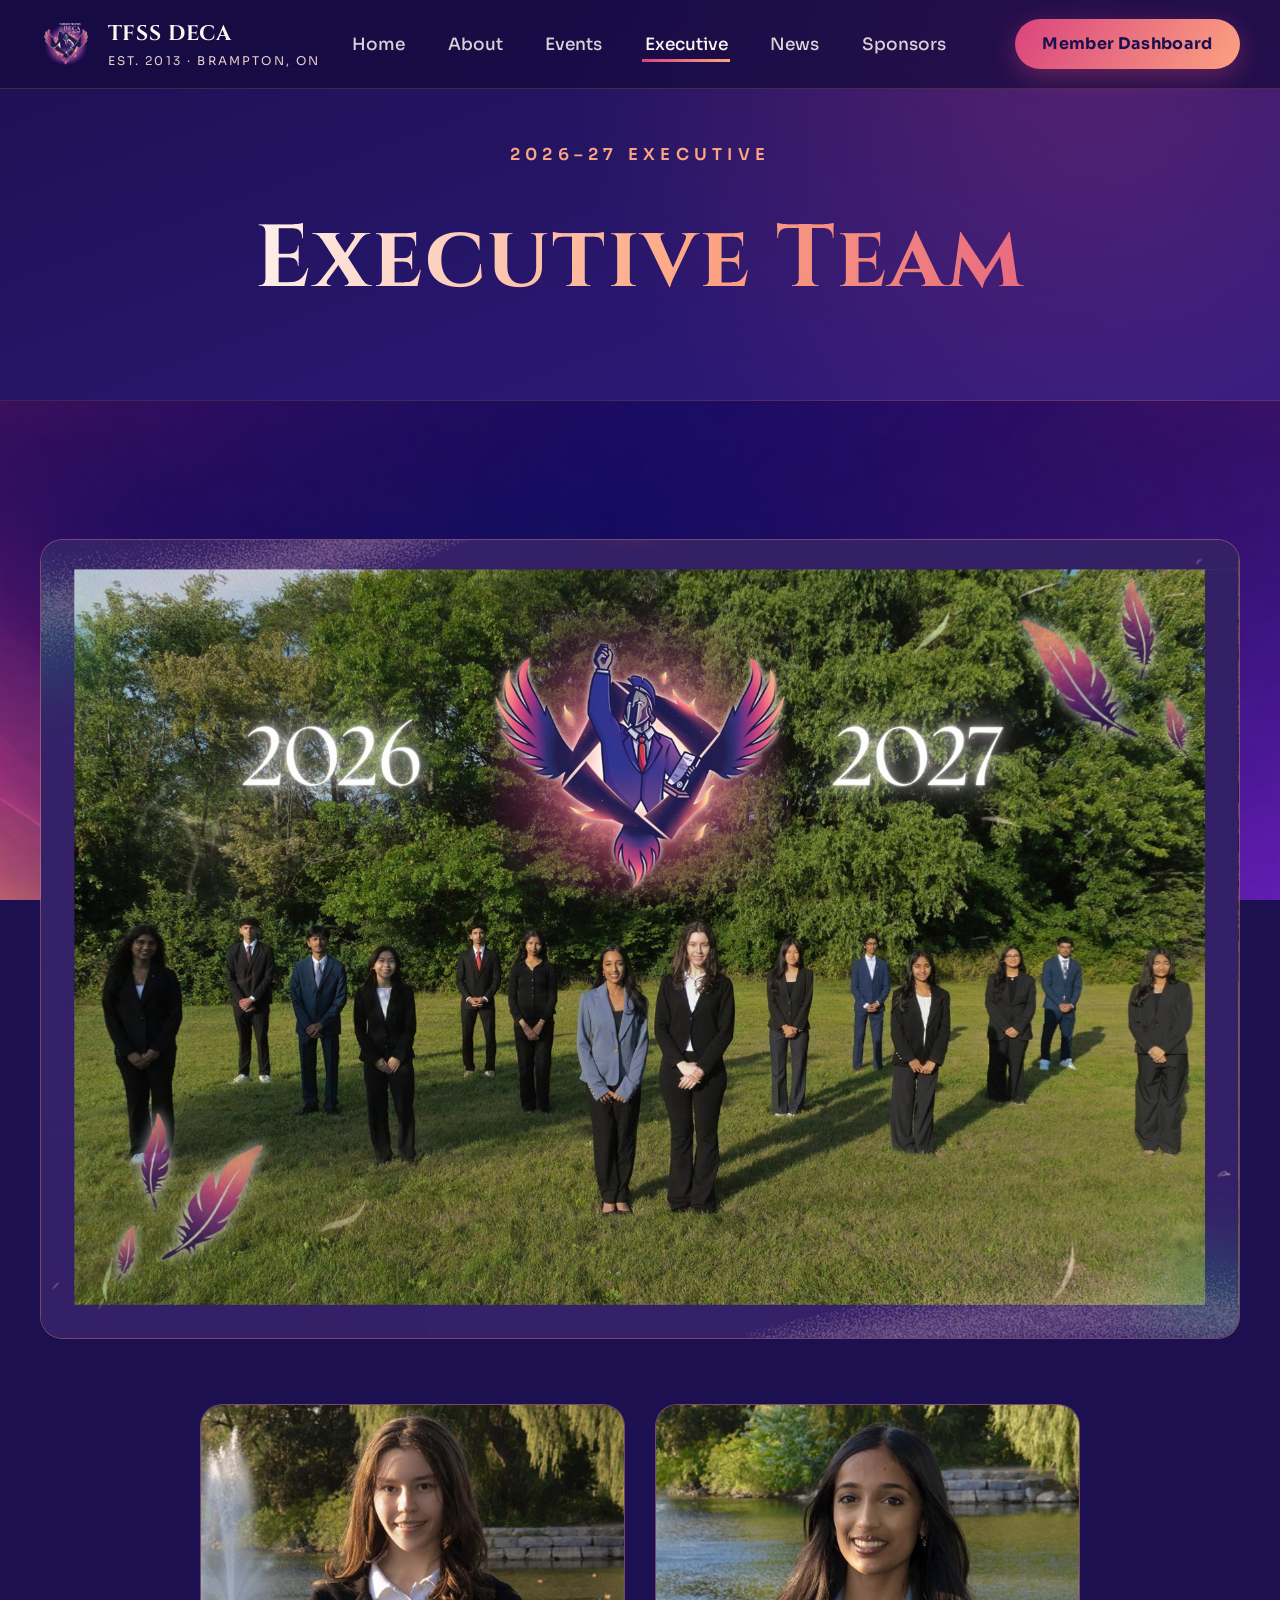
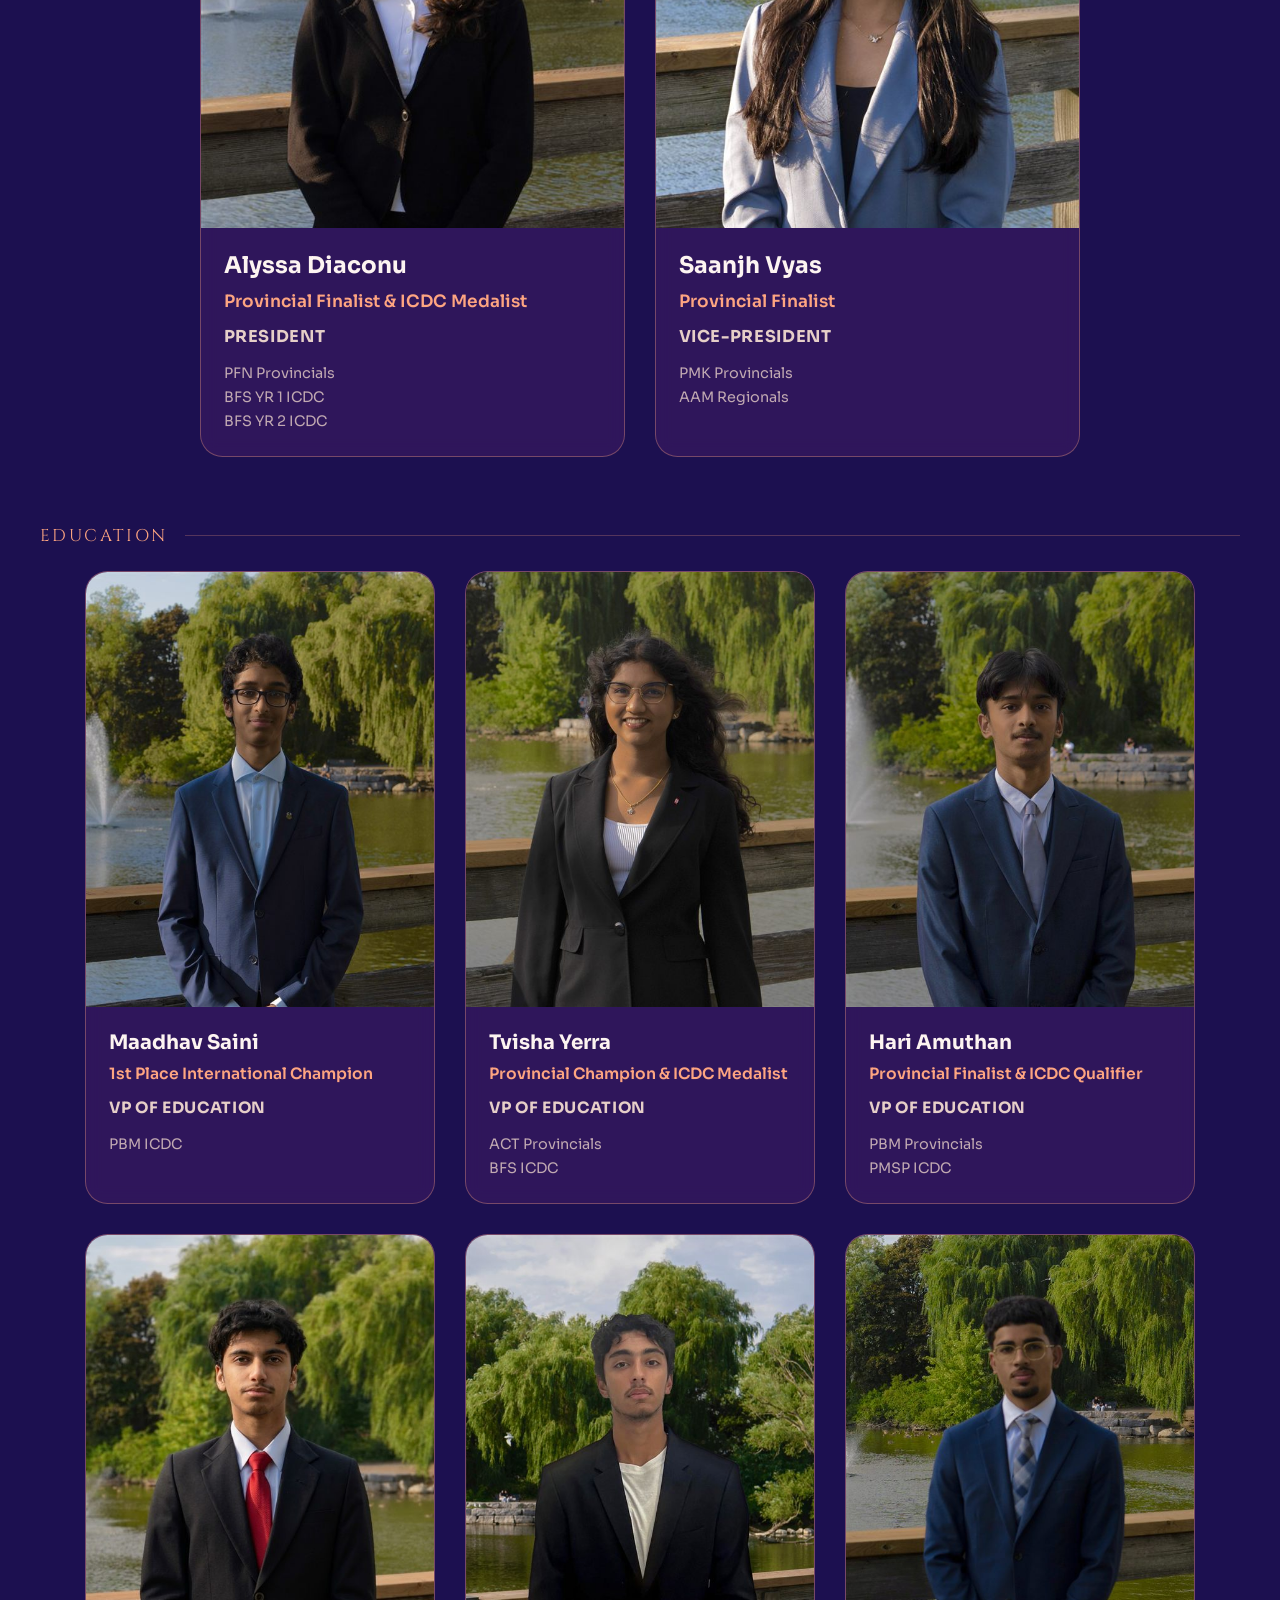
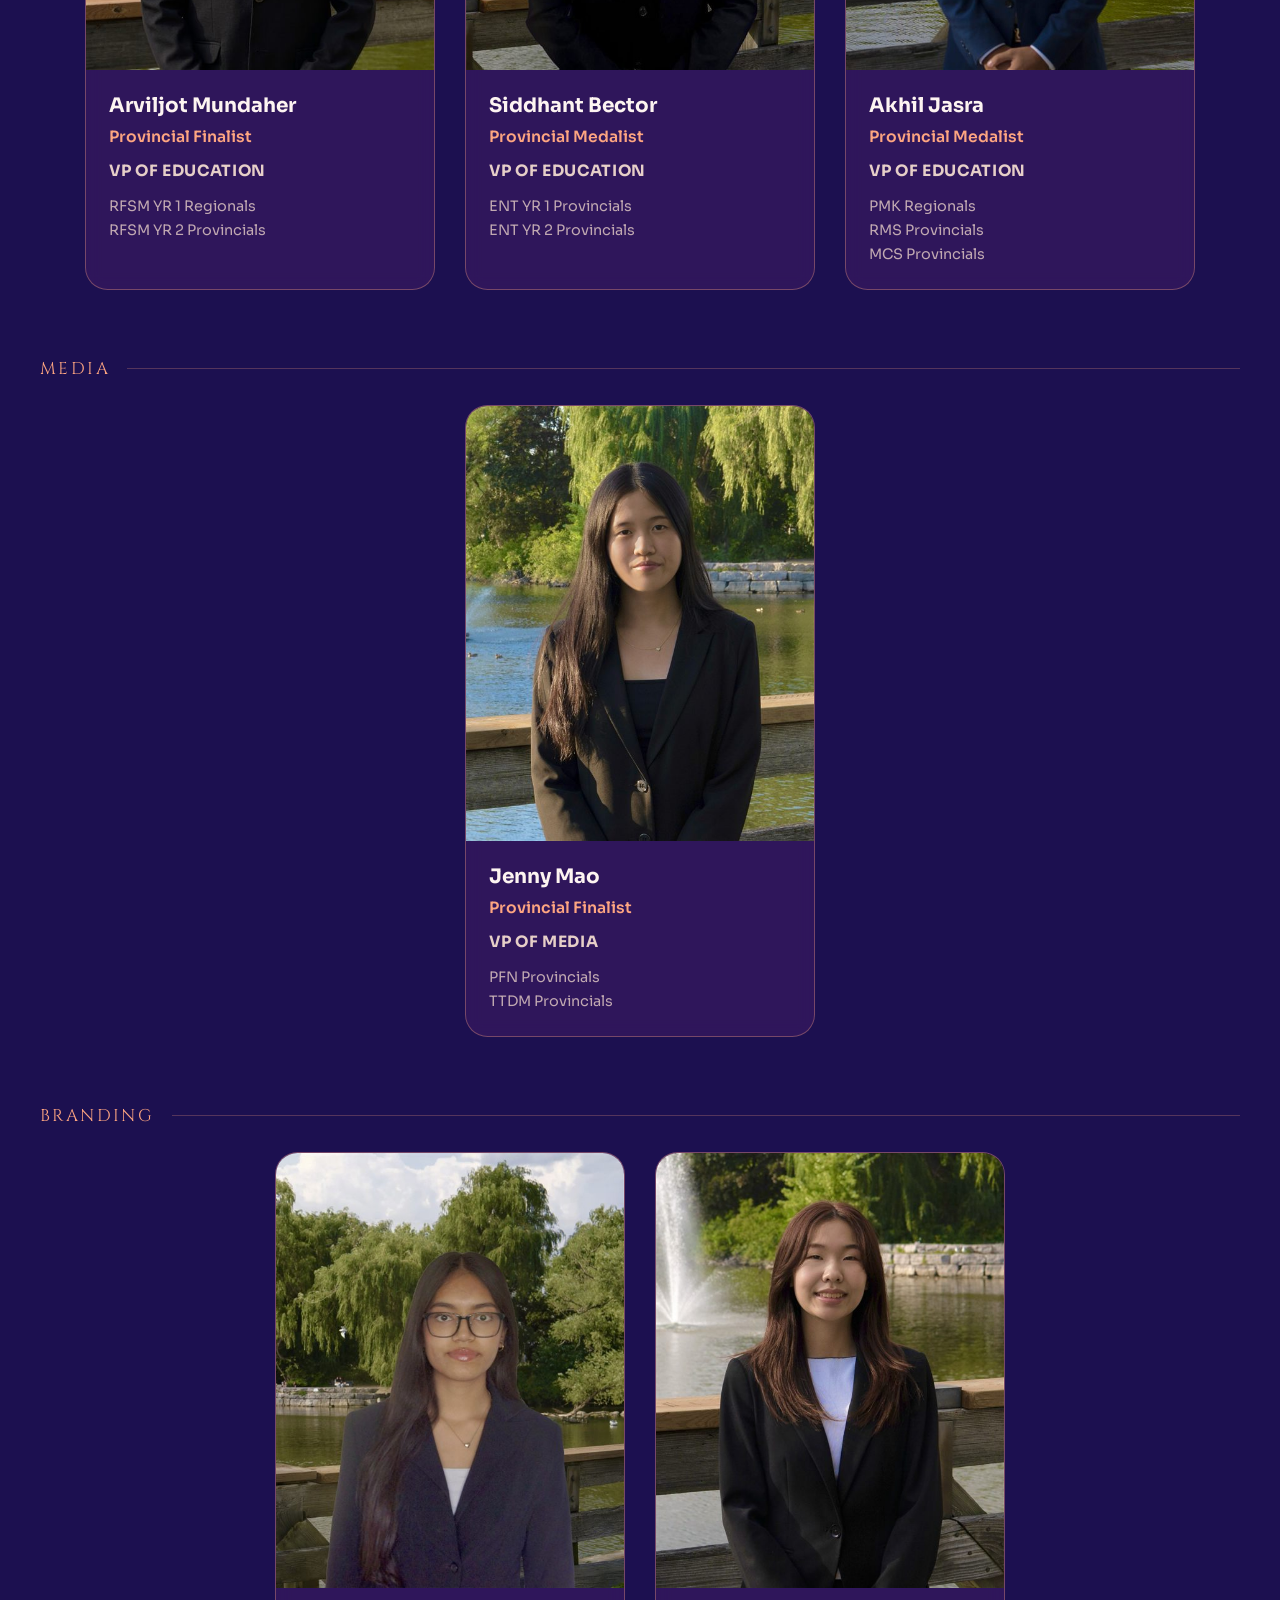
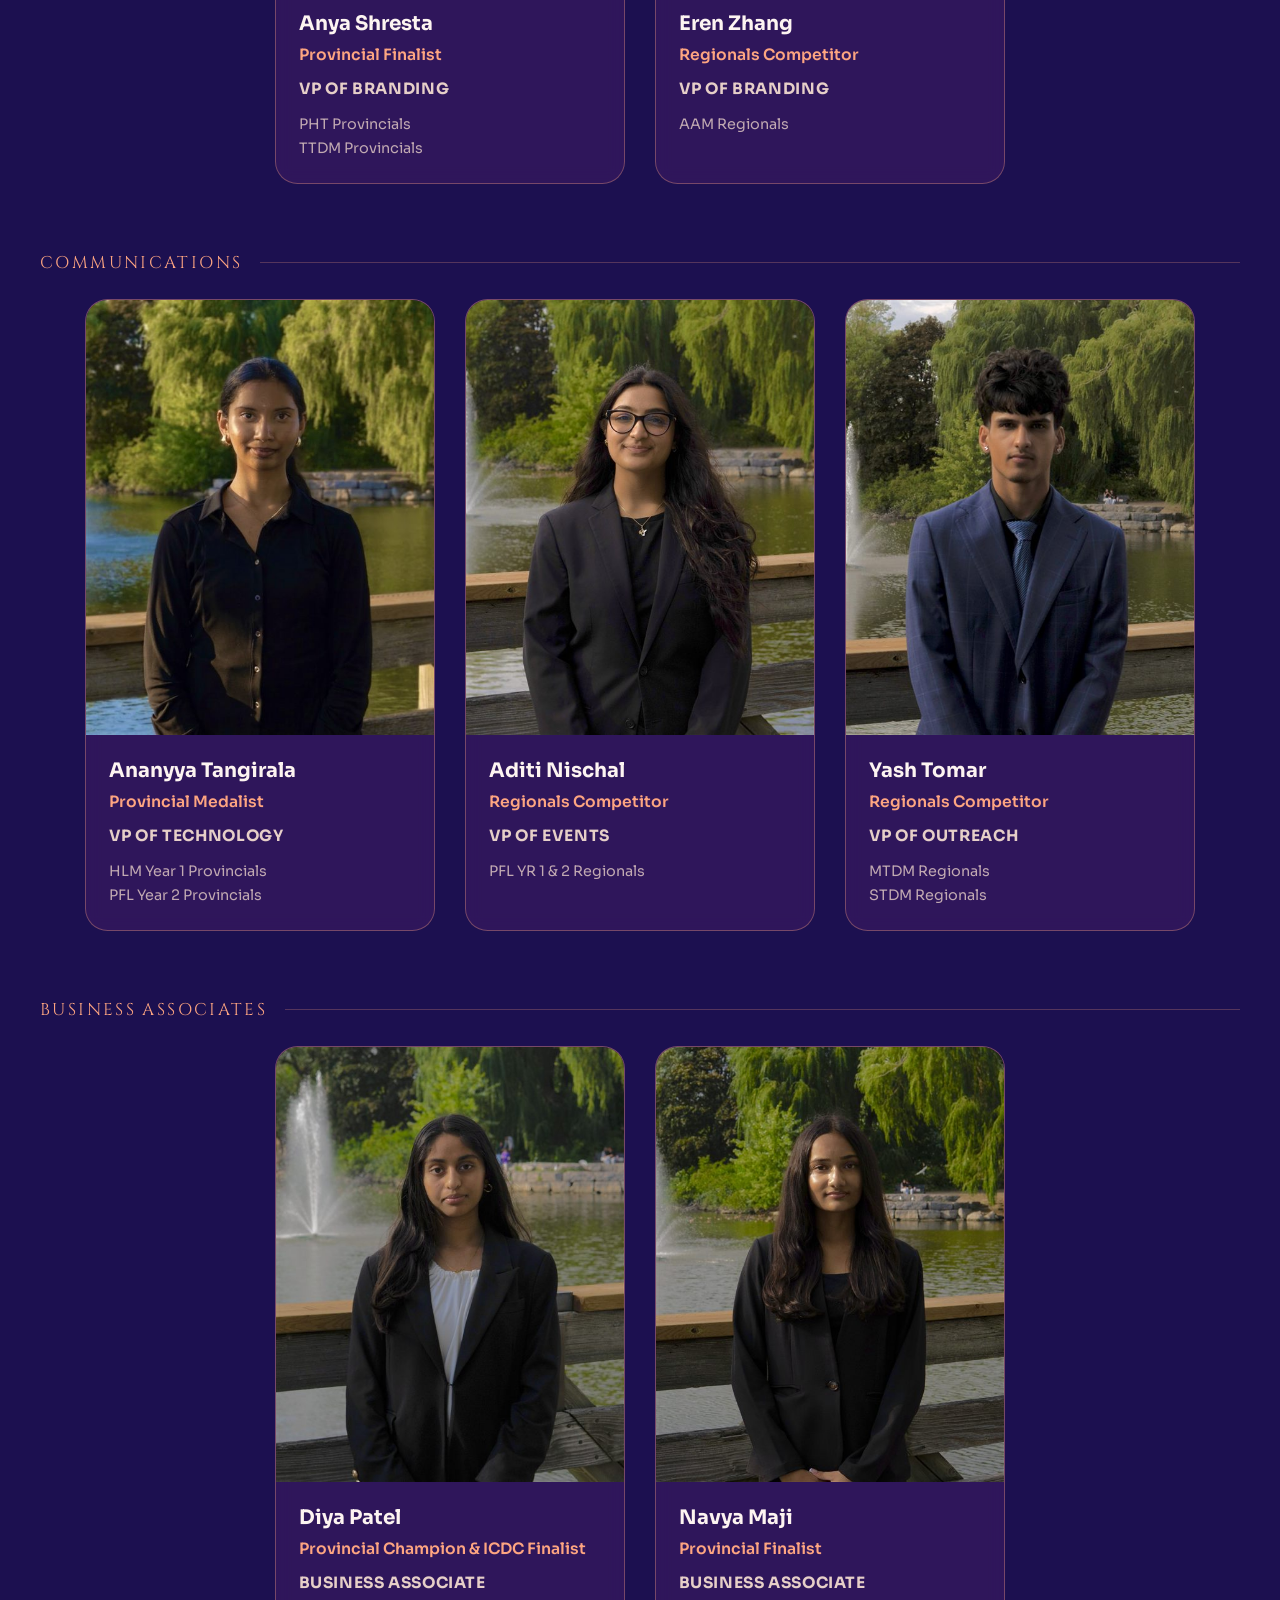
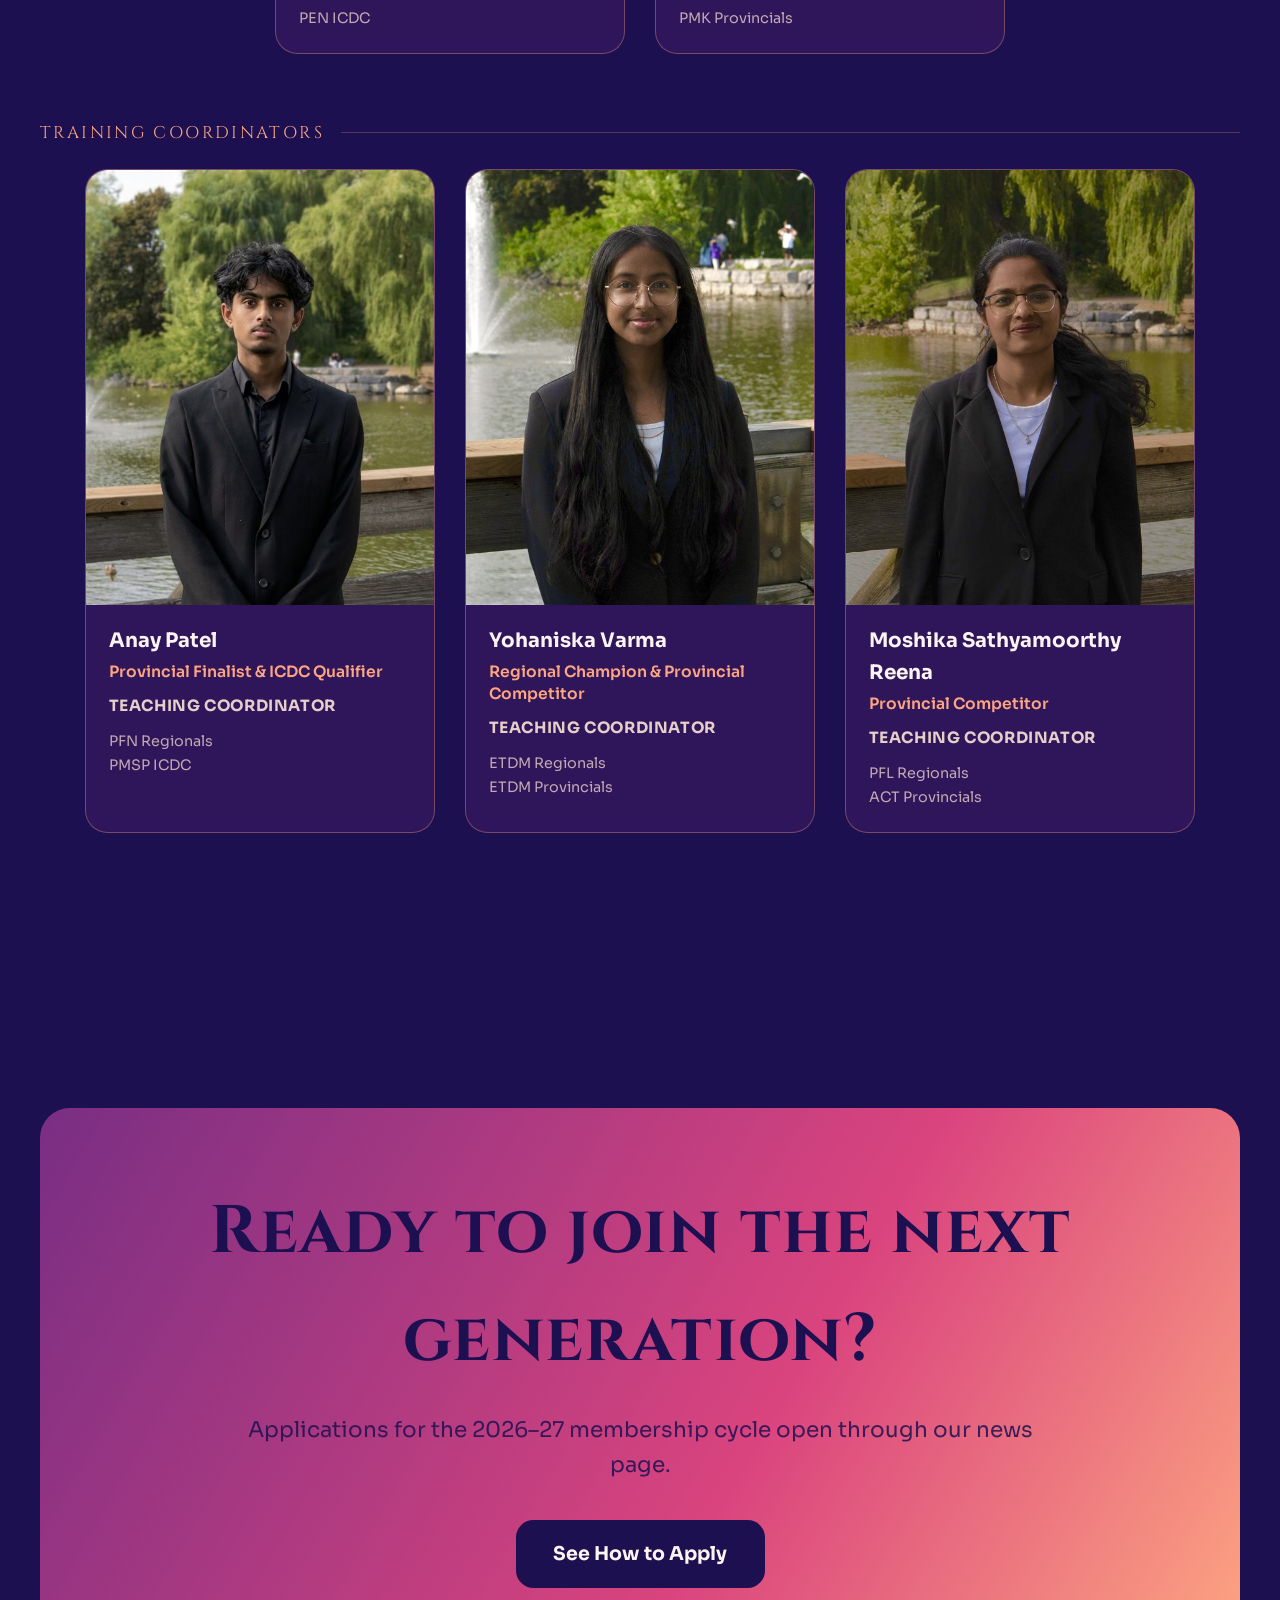
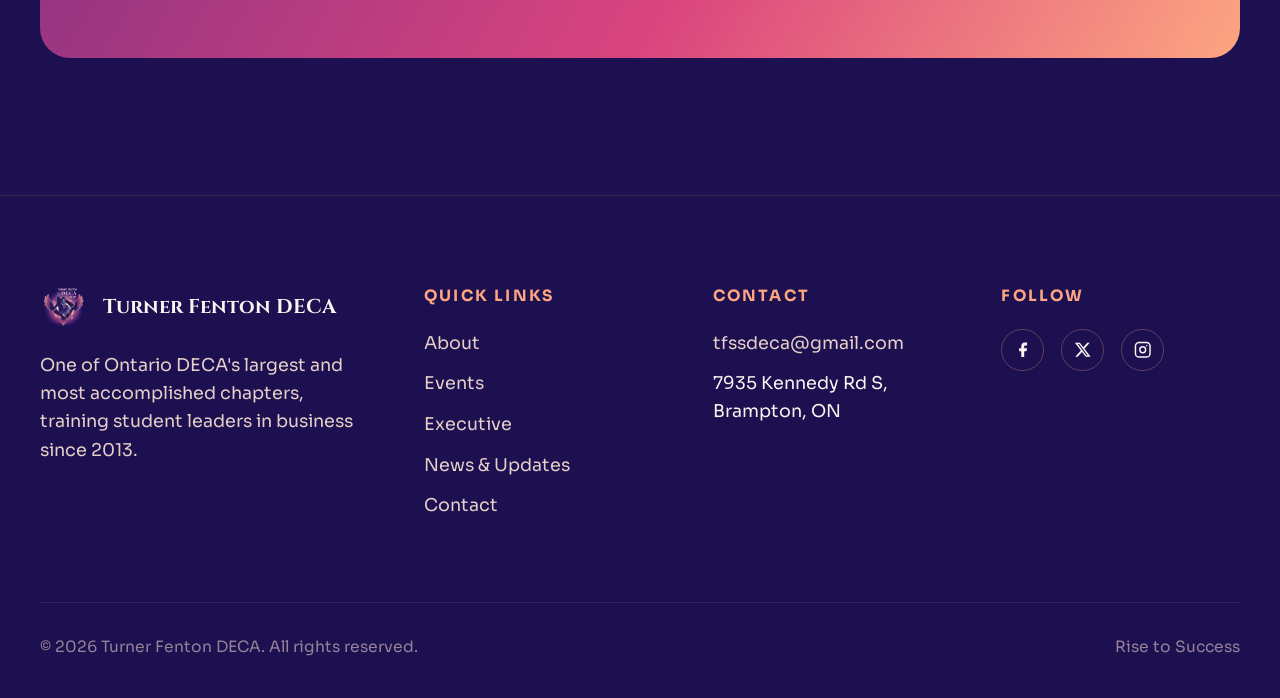
==== commit 379688ca: "Remove Monish Tharwani executive card Removed executive card for Monish Tharwani from HTML." ====
--- a/deca 2027/executive.html
+++ b/deca 2027/executive.html
@@ -186,19 +186,7 @@
           </div>
         </div>
 
-        <div class="card exec-card">
-          <img class="exec-photo" src="assets/images/exec/monish.jpg" alt="Monish Tharwani">
-          <div class="exec-info">
-            <div class="exec-name">Monish Tharwani</div>
-            <div class="exec-achieve">Regional Finalist &amp; Provincial Competitor</div>
-            <div class="exec-role">VP of Media</div>
-            <div class="exec-tags">
-              <span>BLTDM YR 1 Provincials</span>
-              <span>BLTDM YR 2 Provincials</span>
-            </div>
-          </div>
-        </div>
-
+       
       </div>
     </div>
 
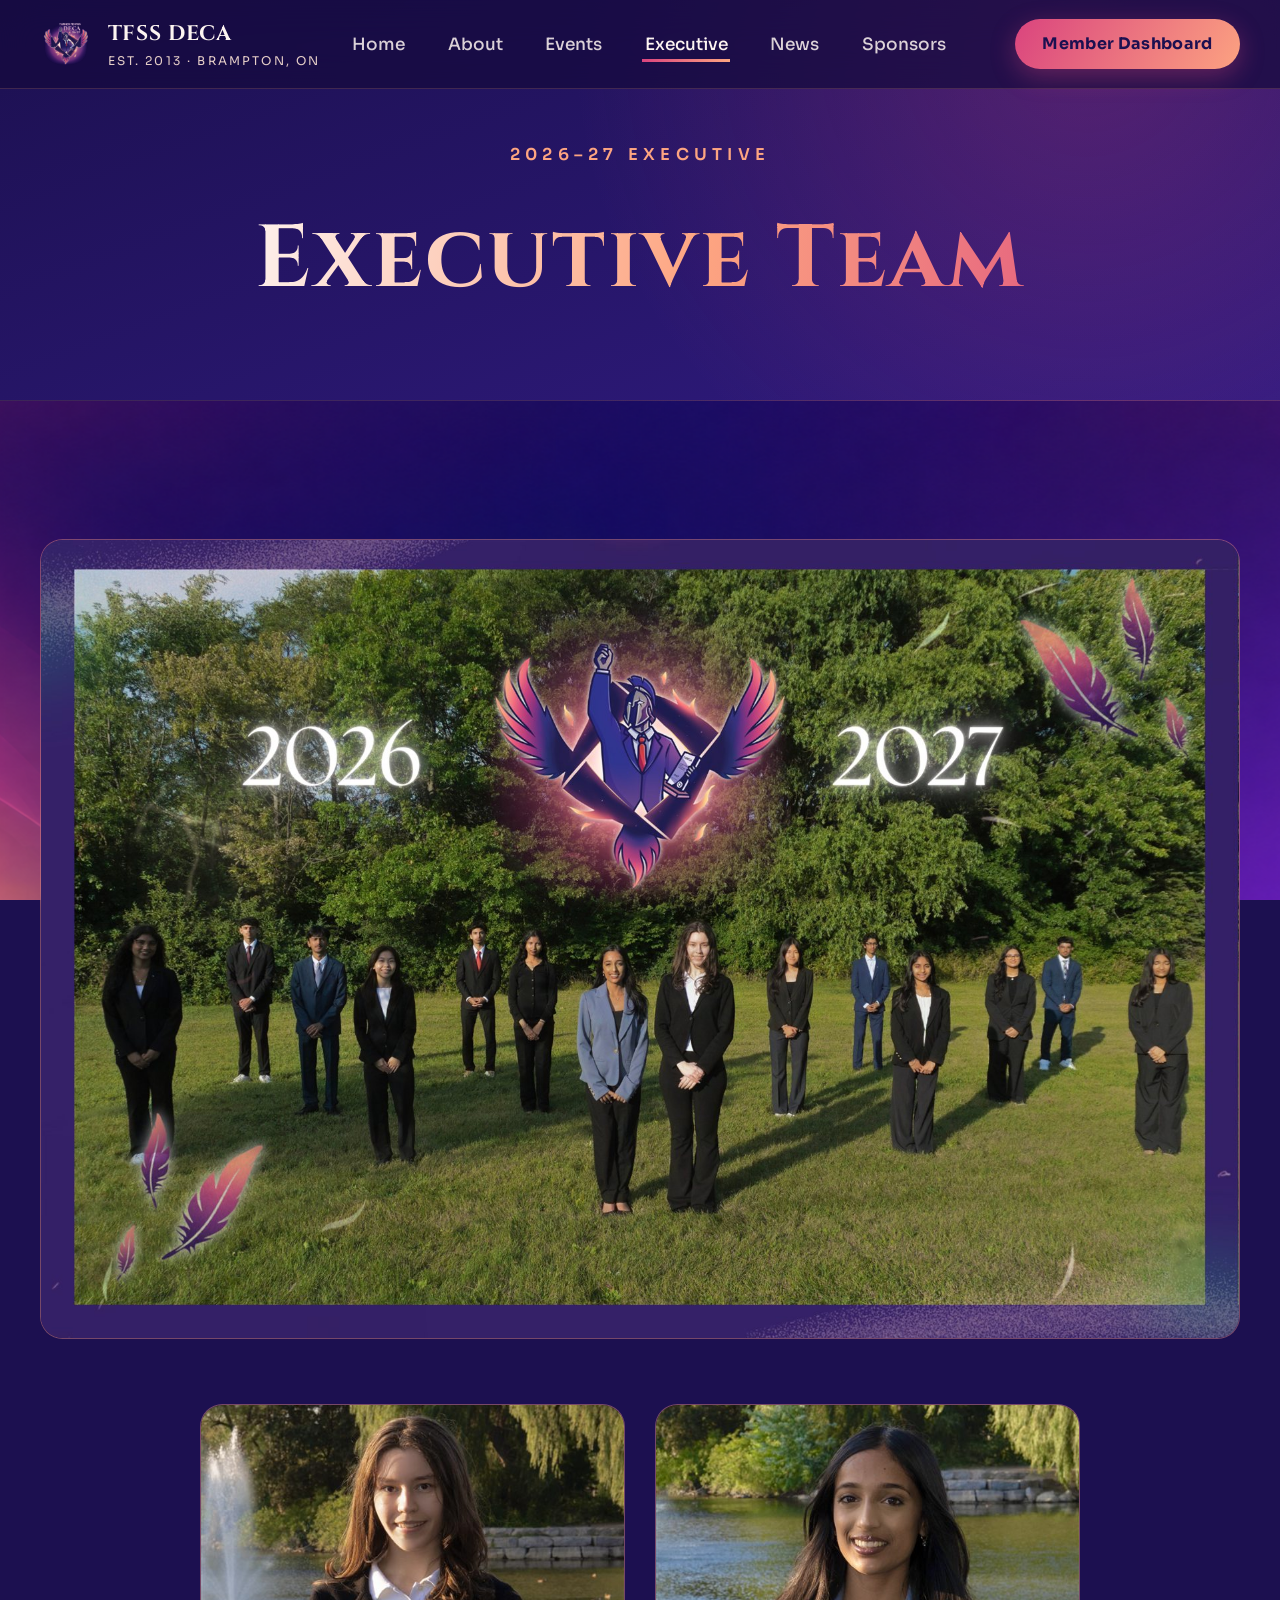
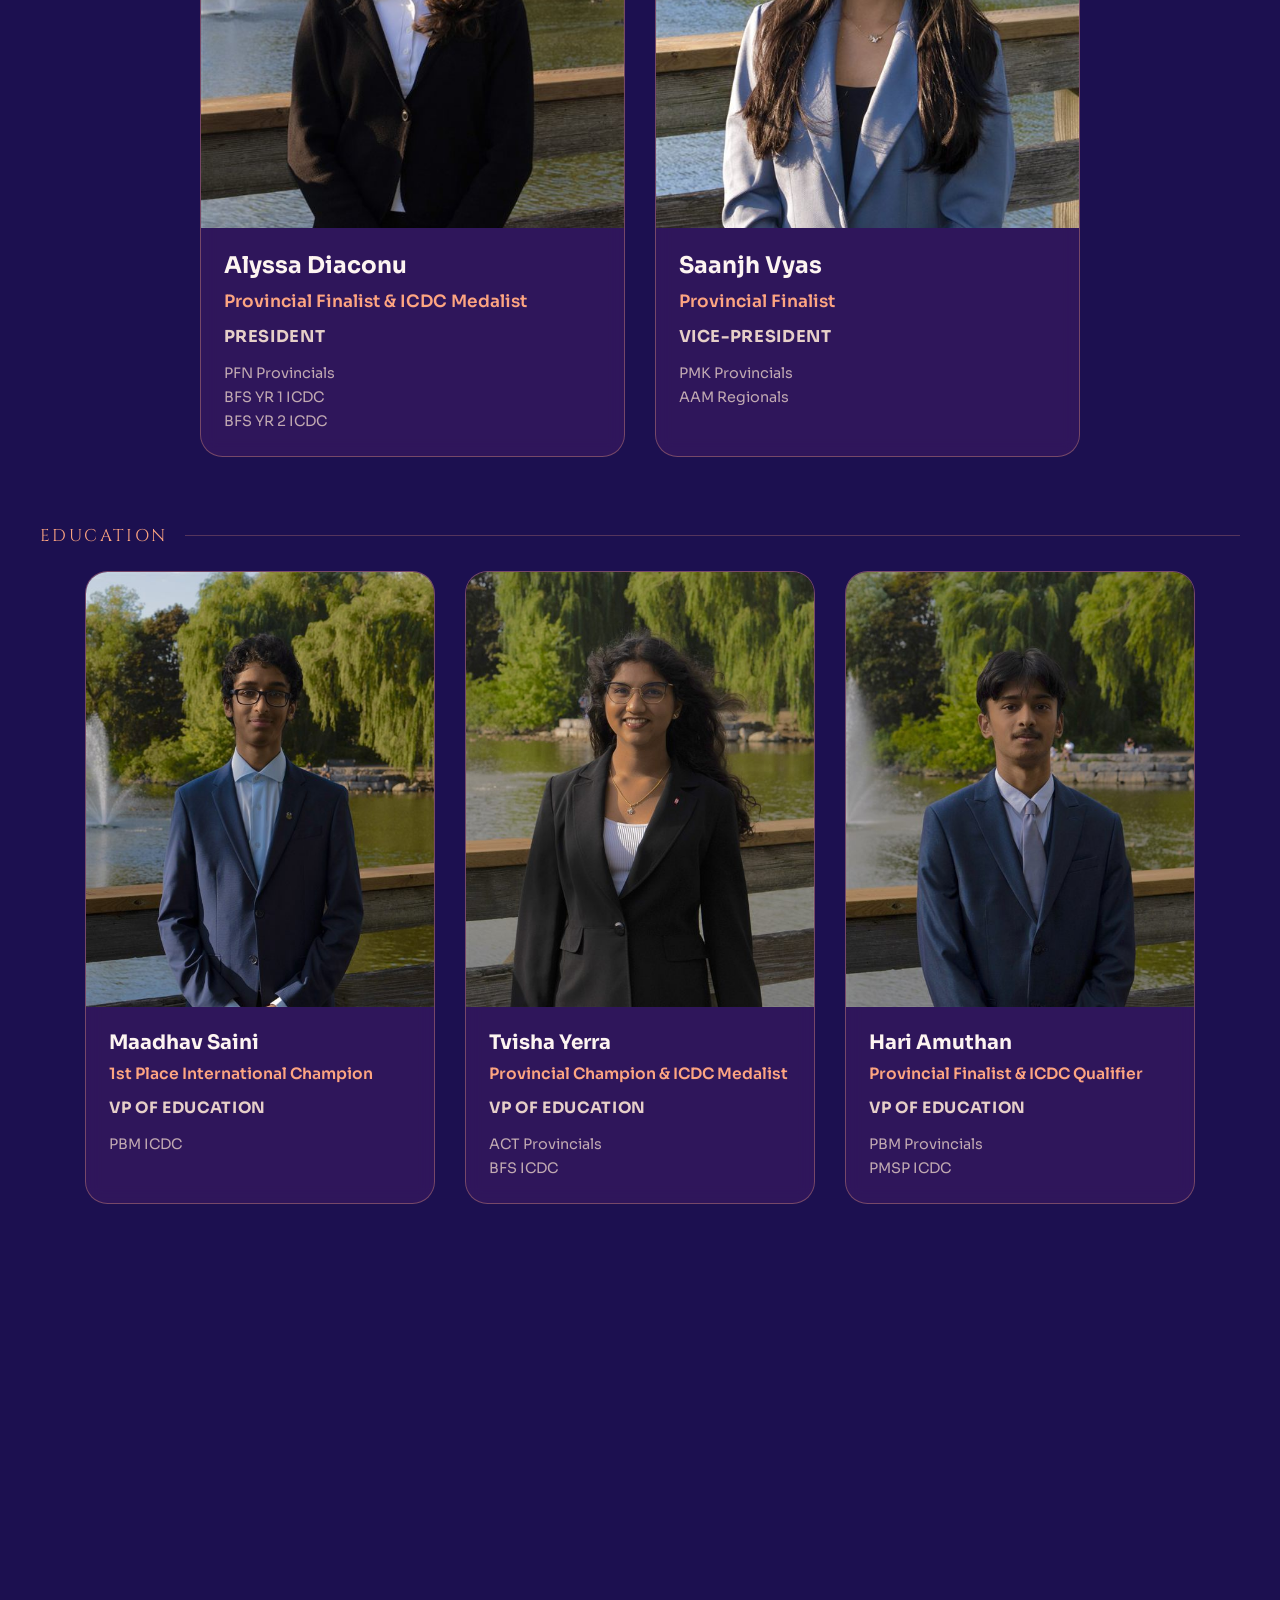
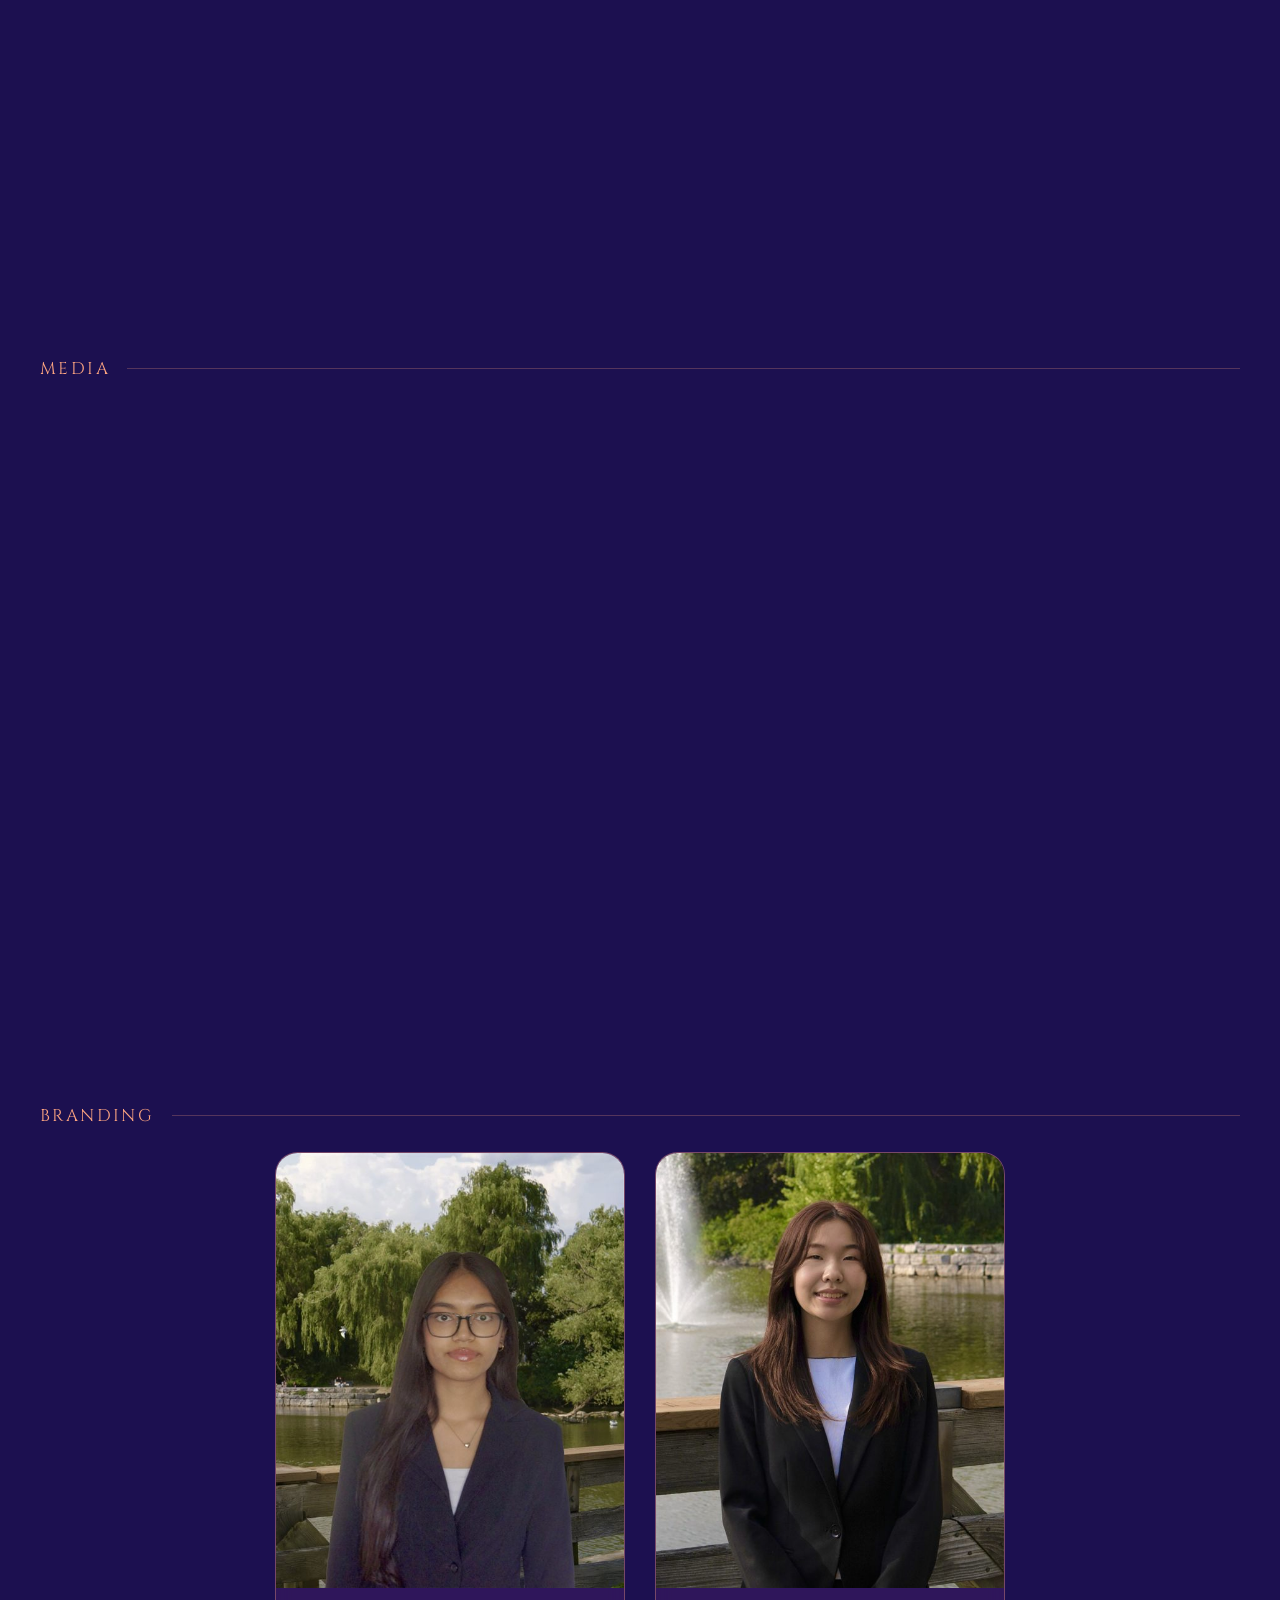
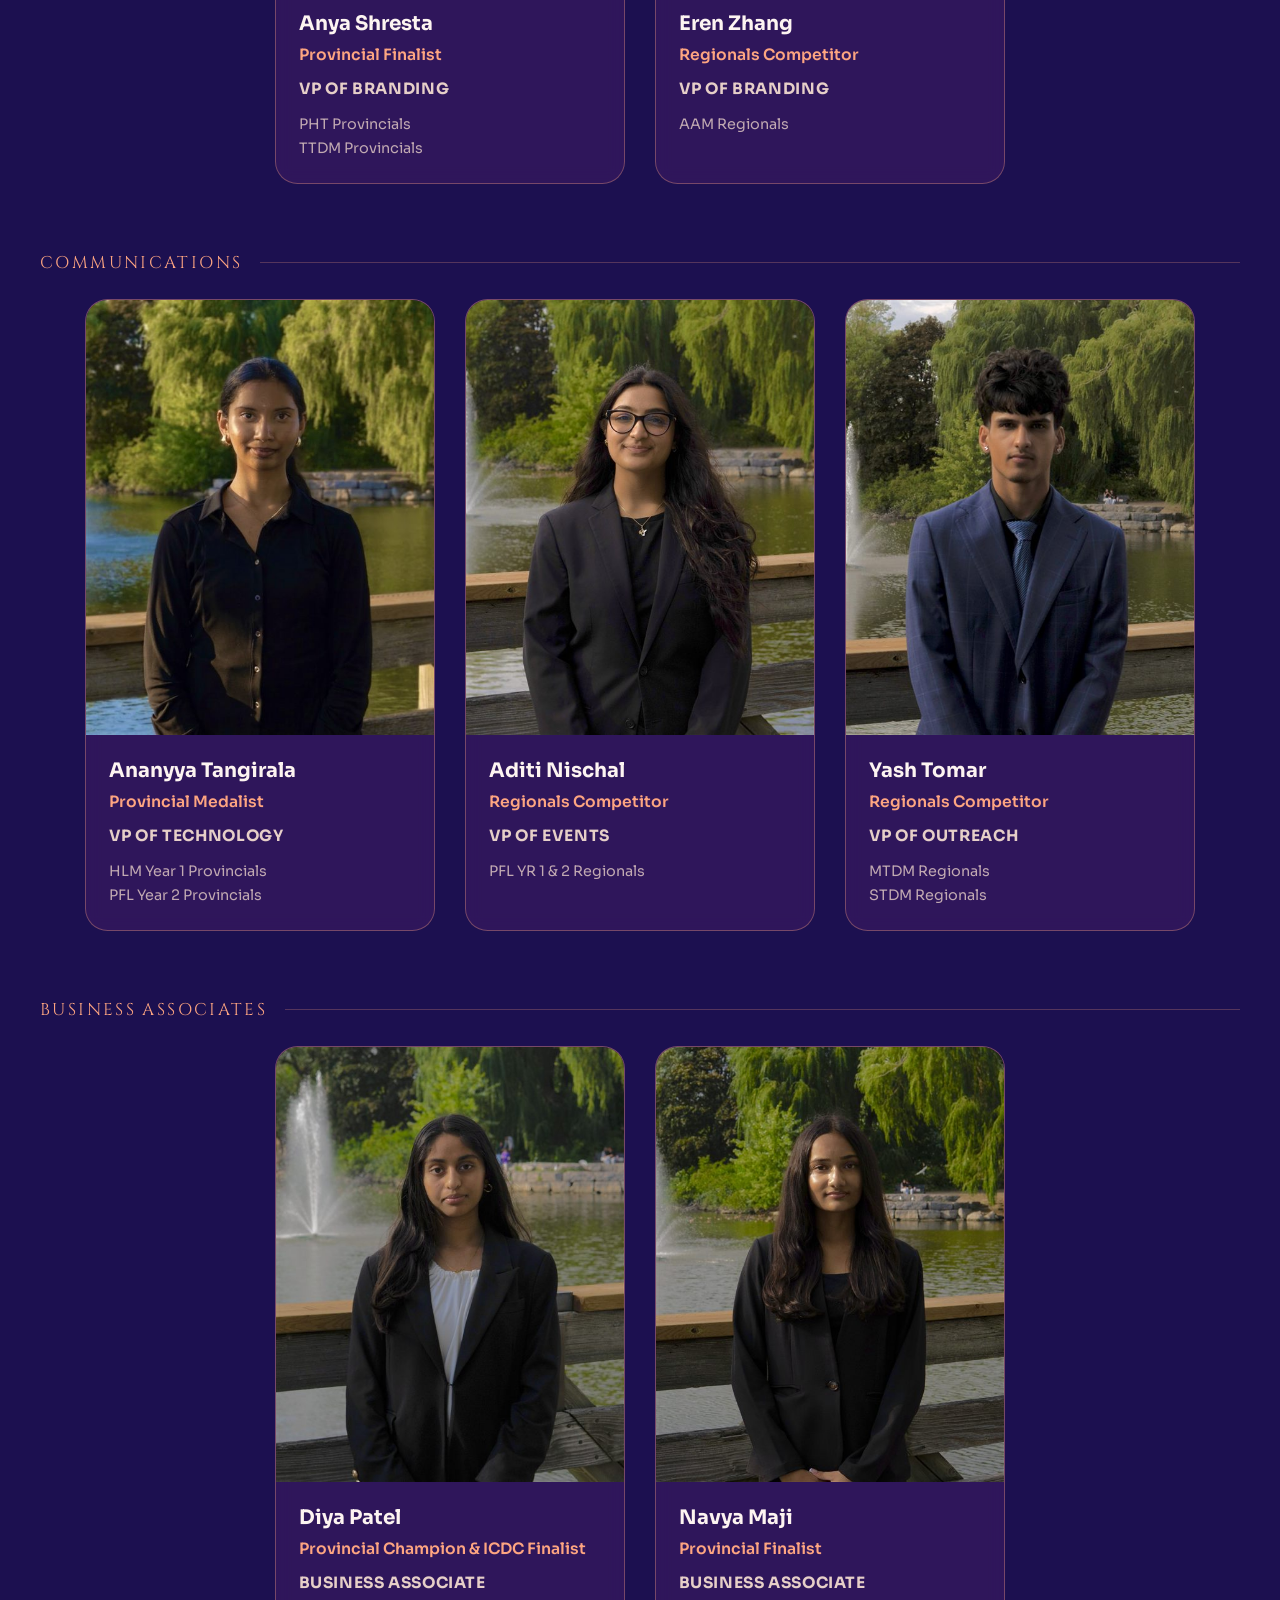
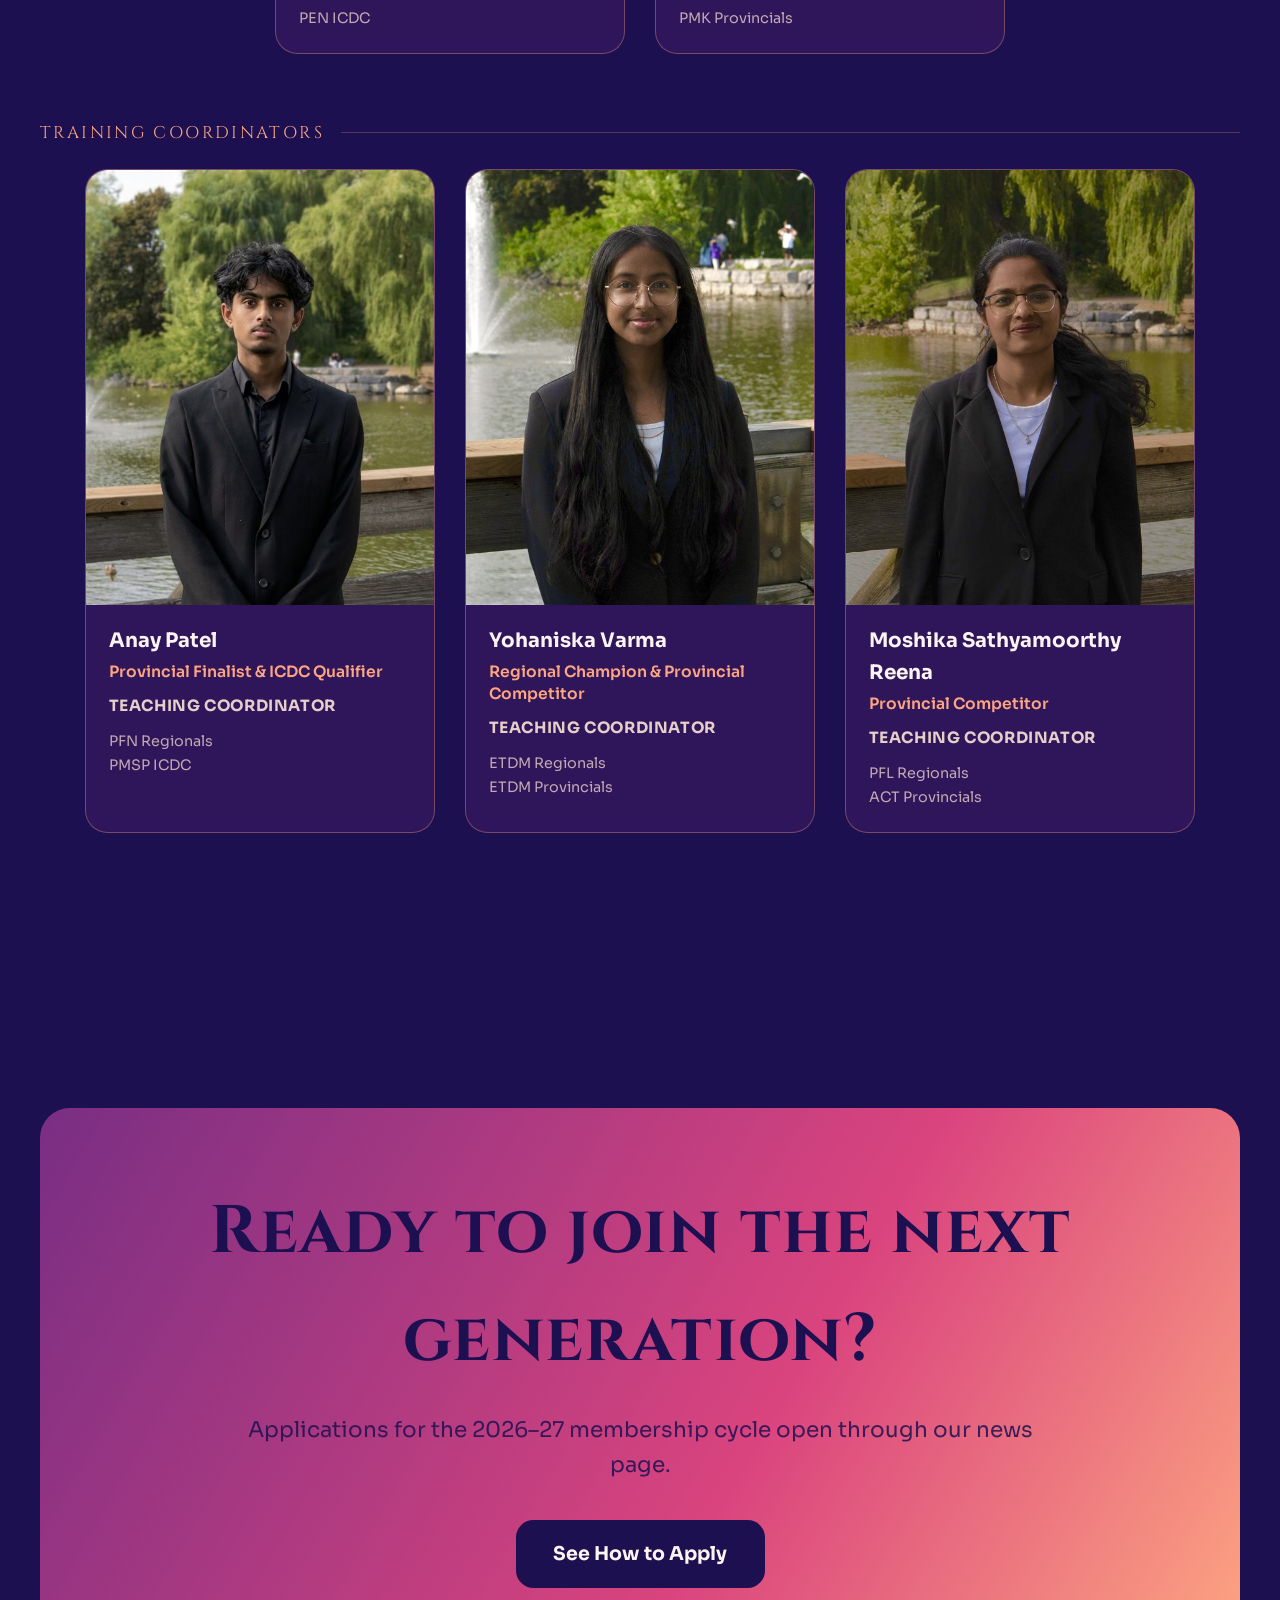
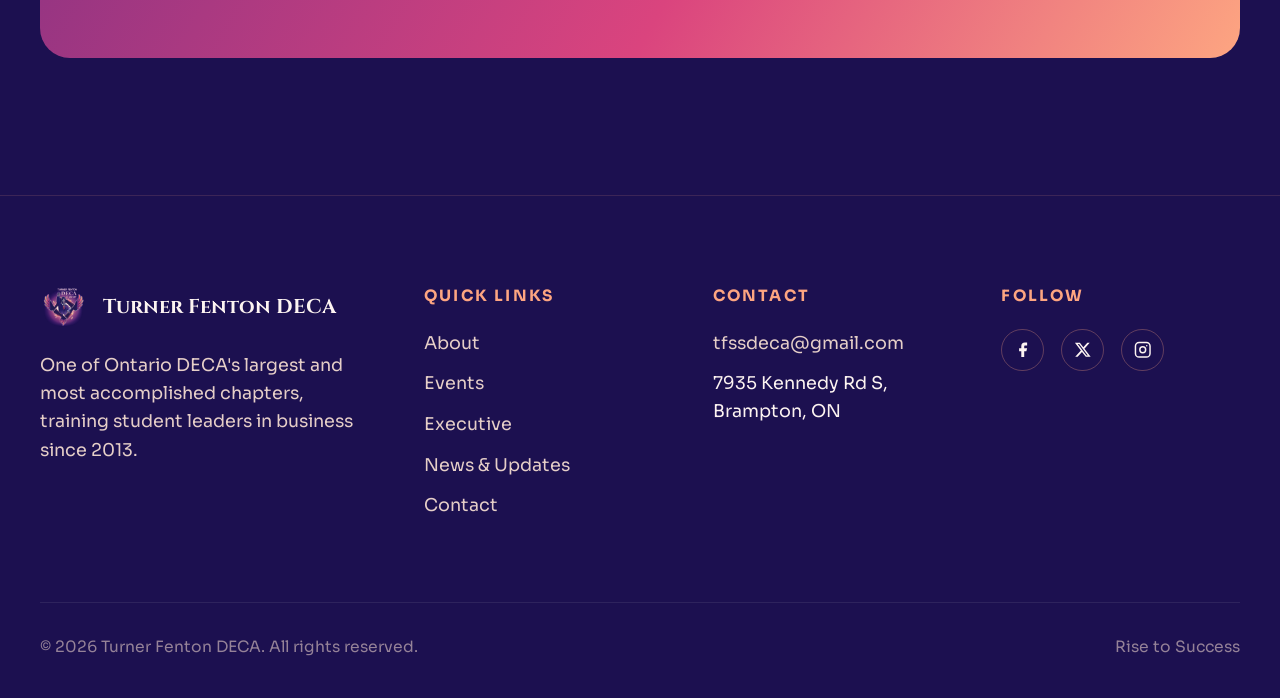
==== commit a7ba1842: "Remove extra newline in executive.html" ====
--- a/deca 2027/executive.html
+++ b/deca 2027/executive.html
@@ -165,7 +165,6 @@
             </div>
           </div>
         </div>
-
       </div>
     </div>
 
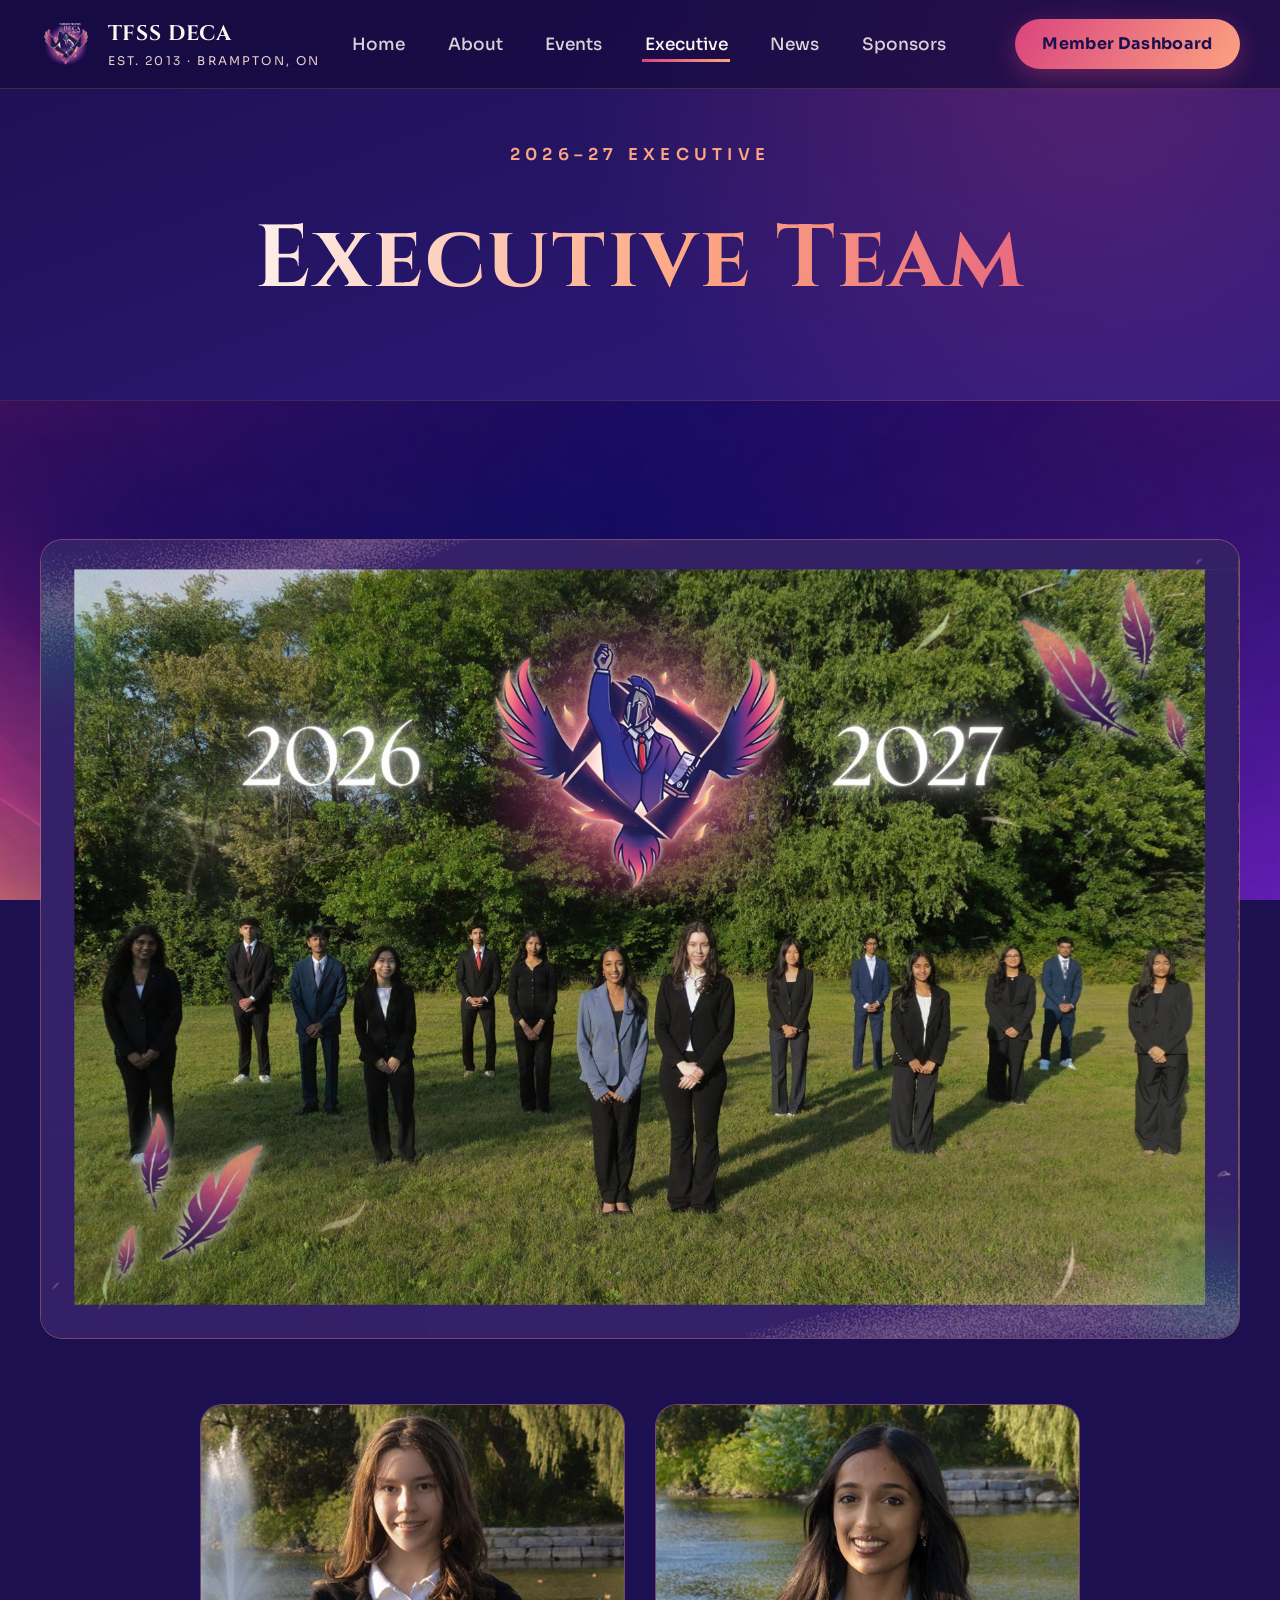
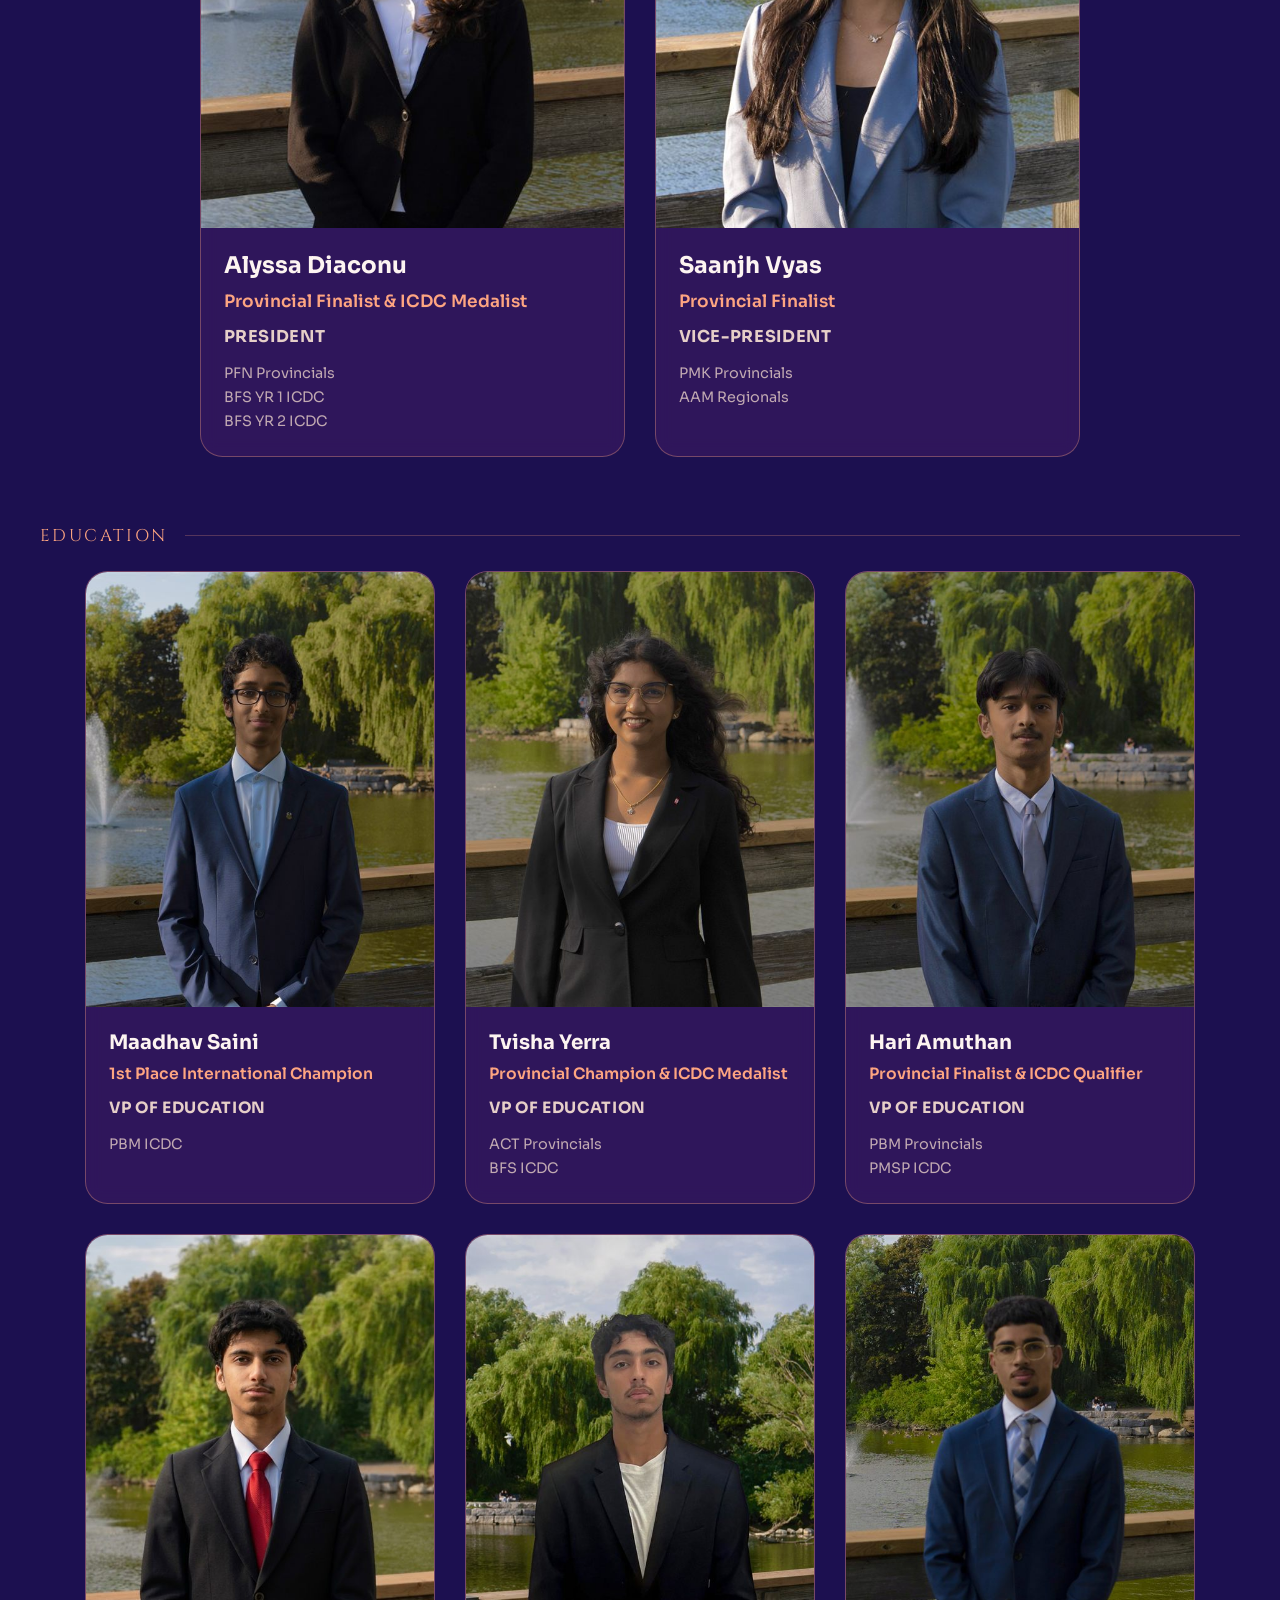
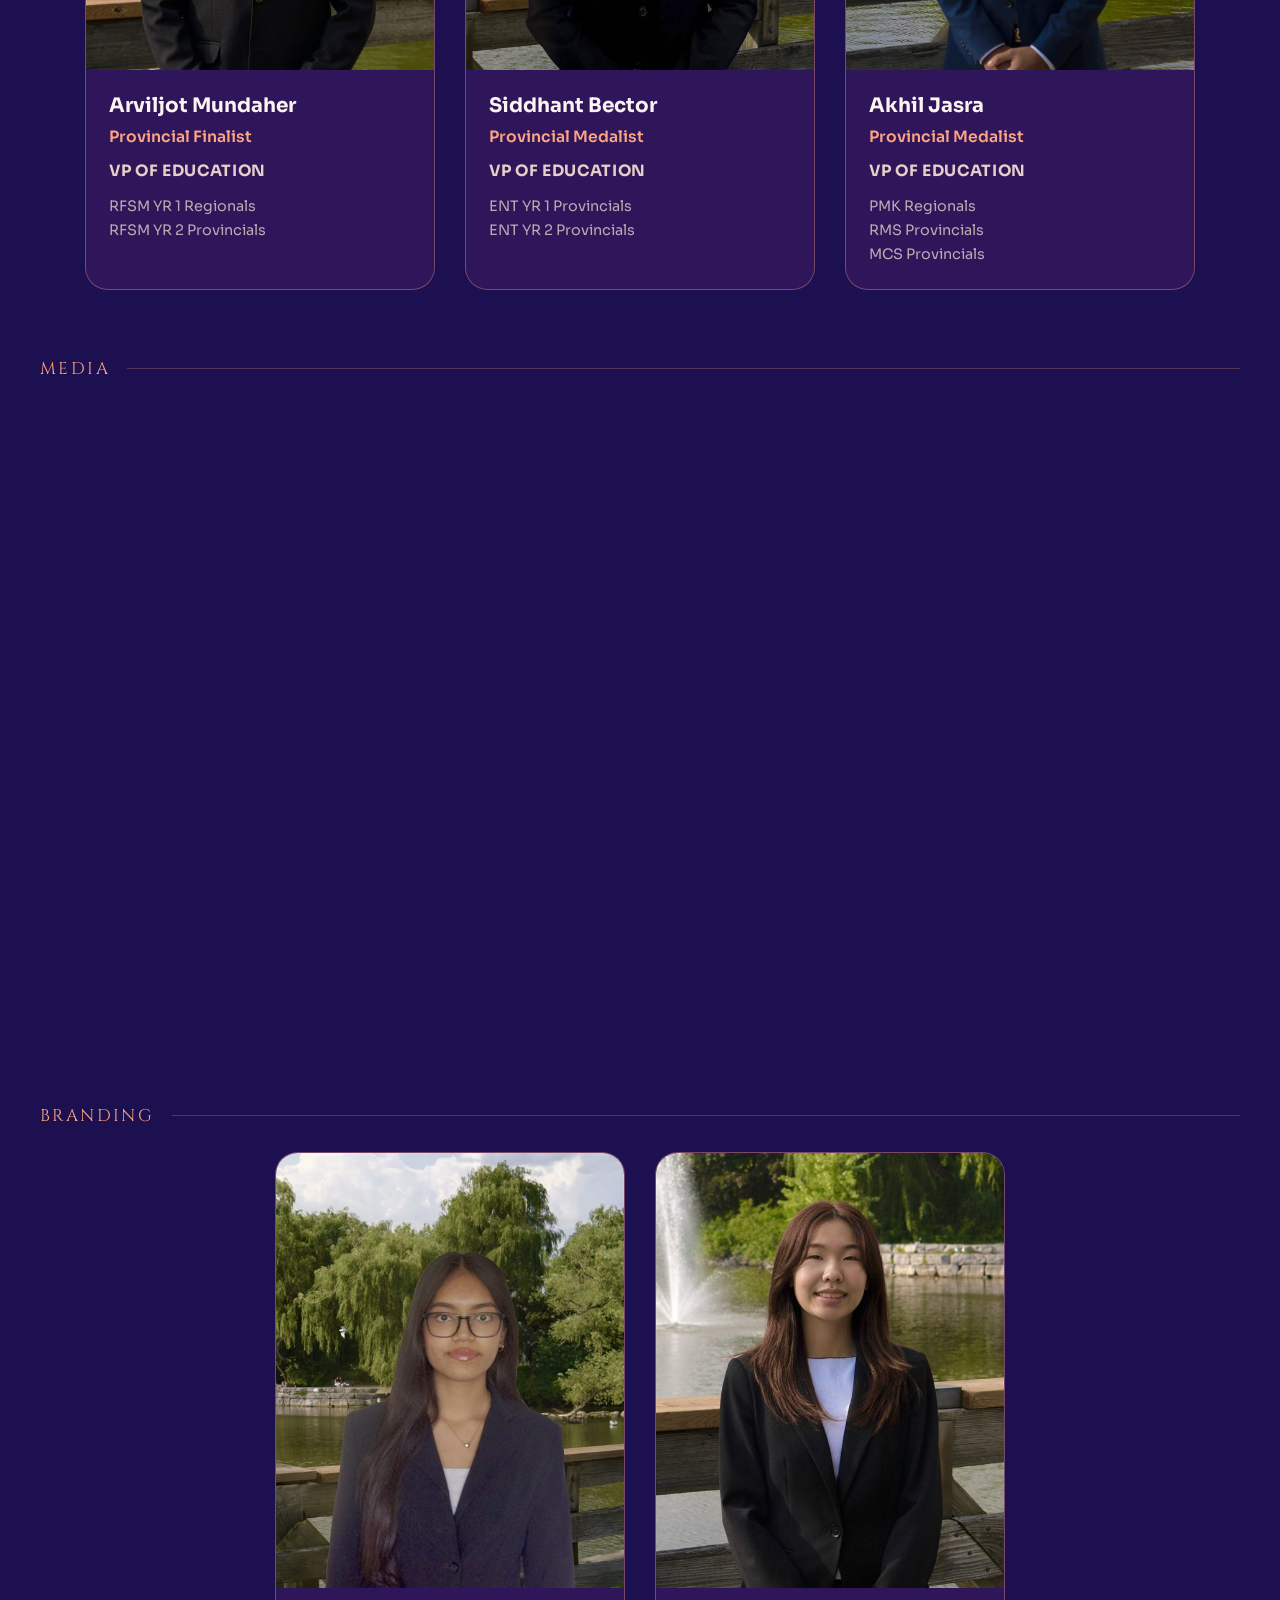
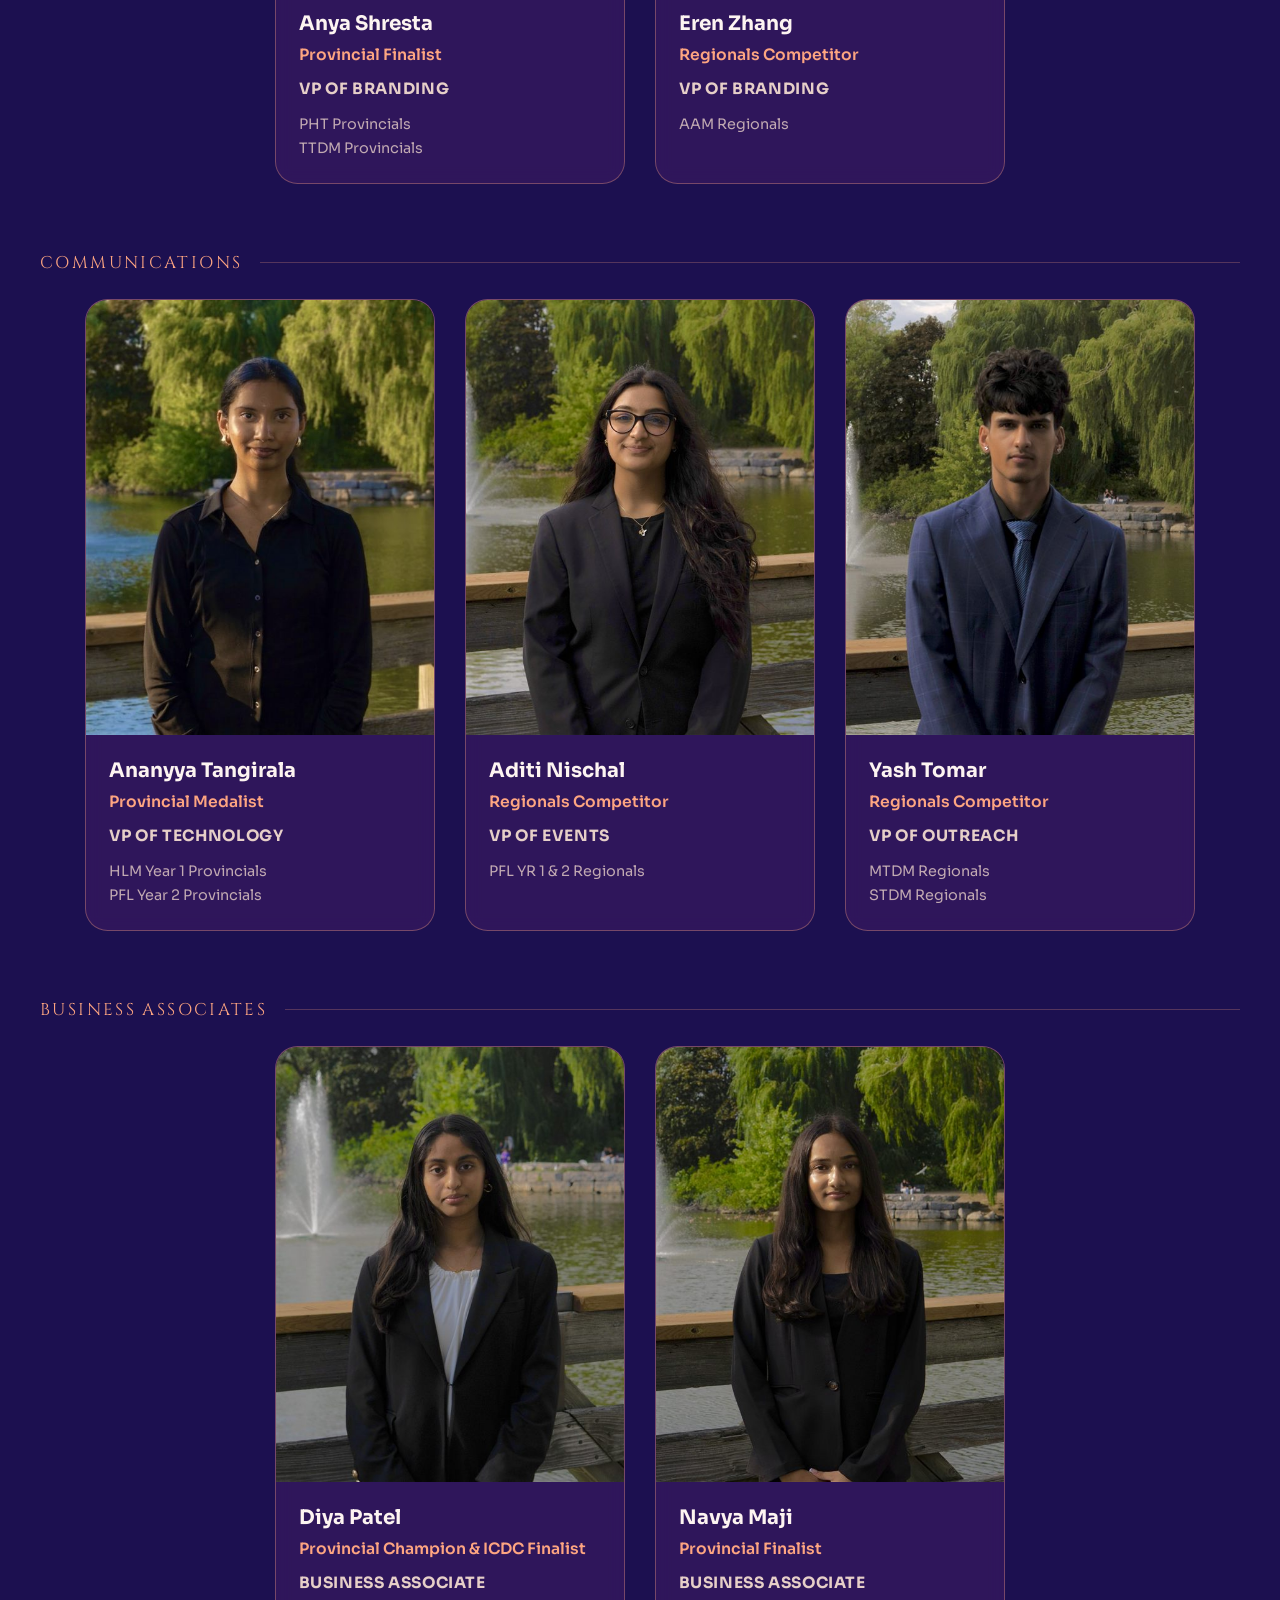
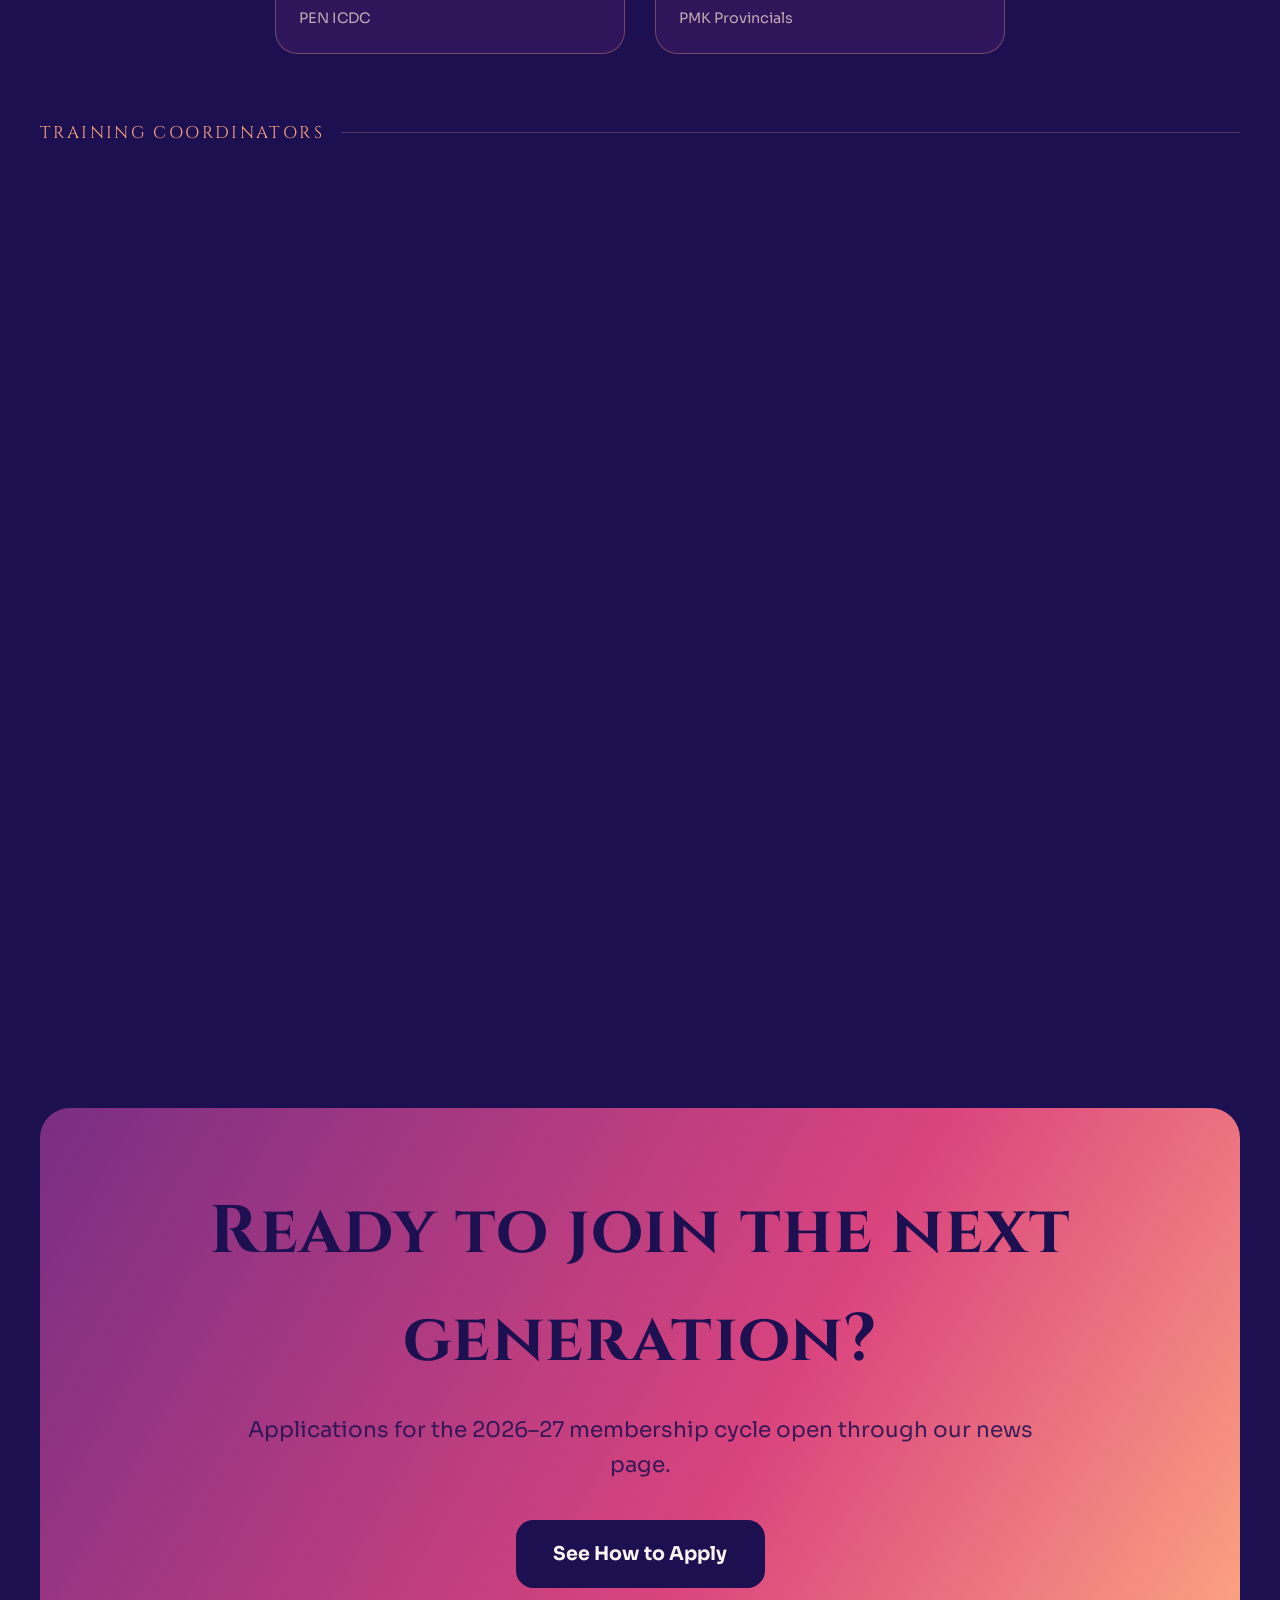
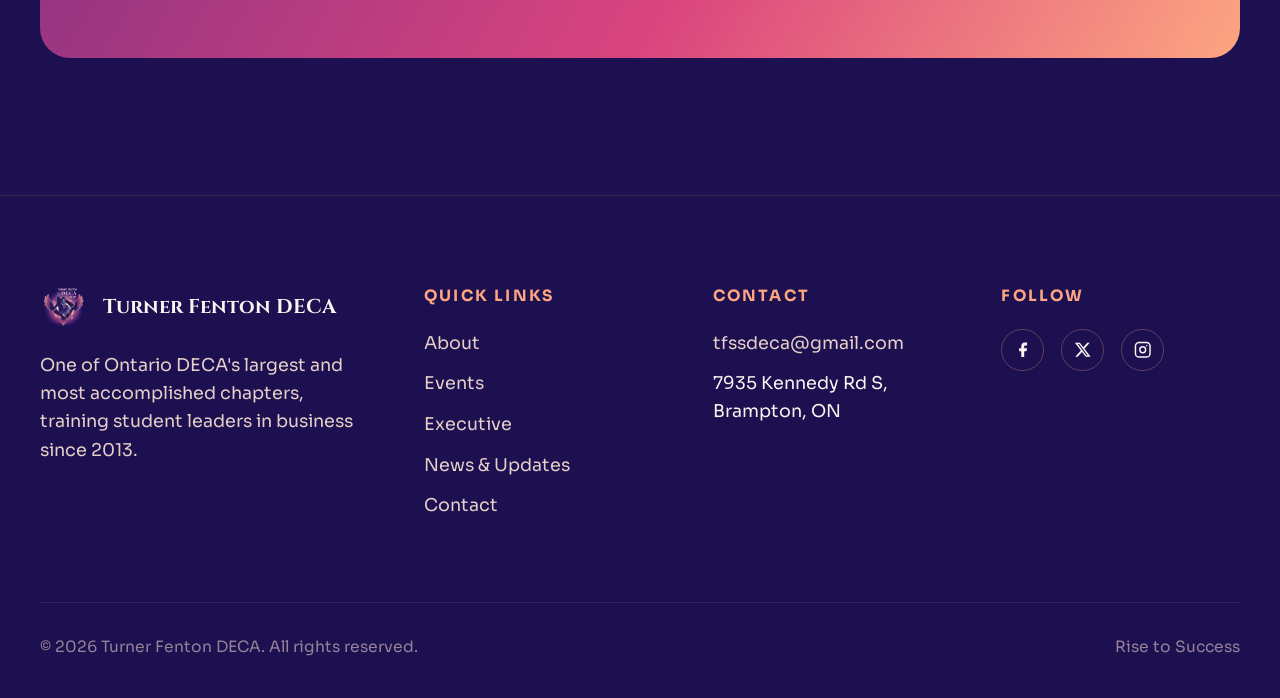
==== commit 70417444: "Remove extra newline in executive.html" ====
--- a/deca 2027/executive.html
+++ b/deca 2027/executive.html
@@ -184,7 +184,6 @@
             </div>
           </div>
         </div>
-
        
       </div>
     </div>
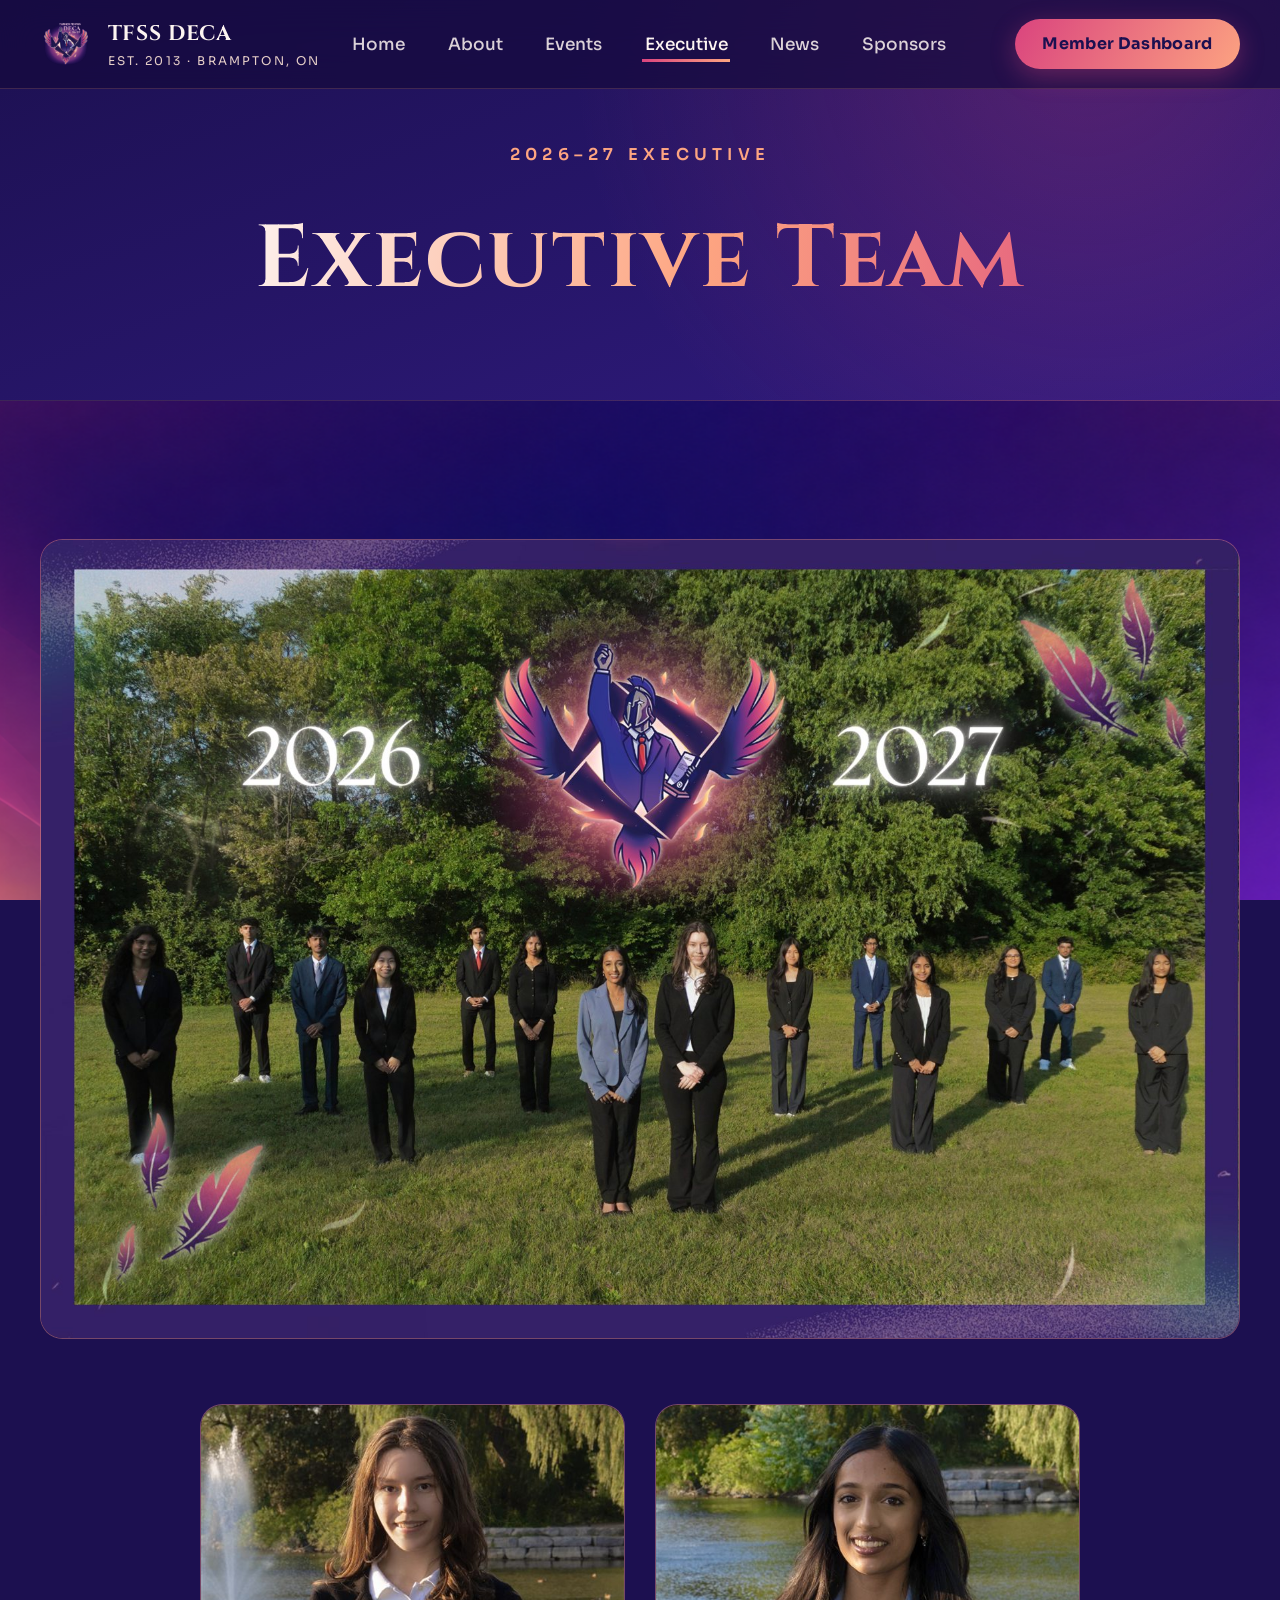
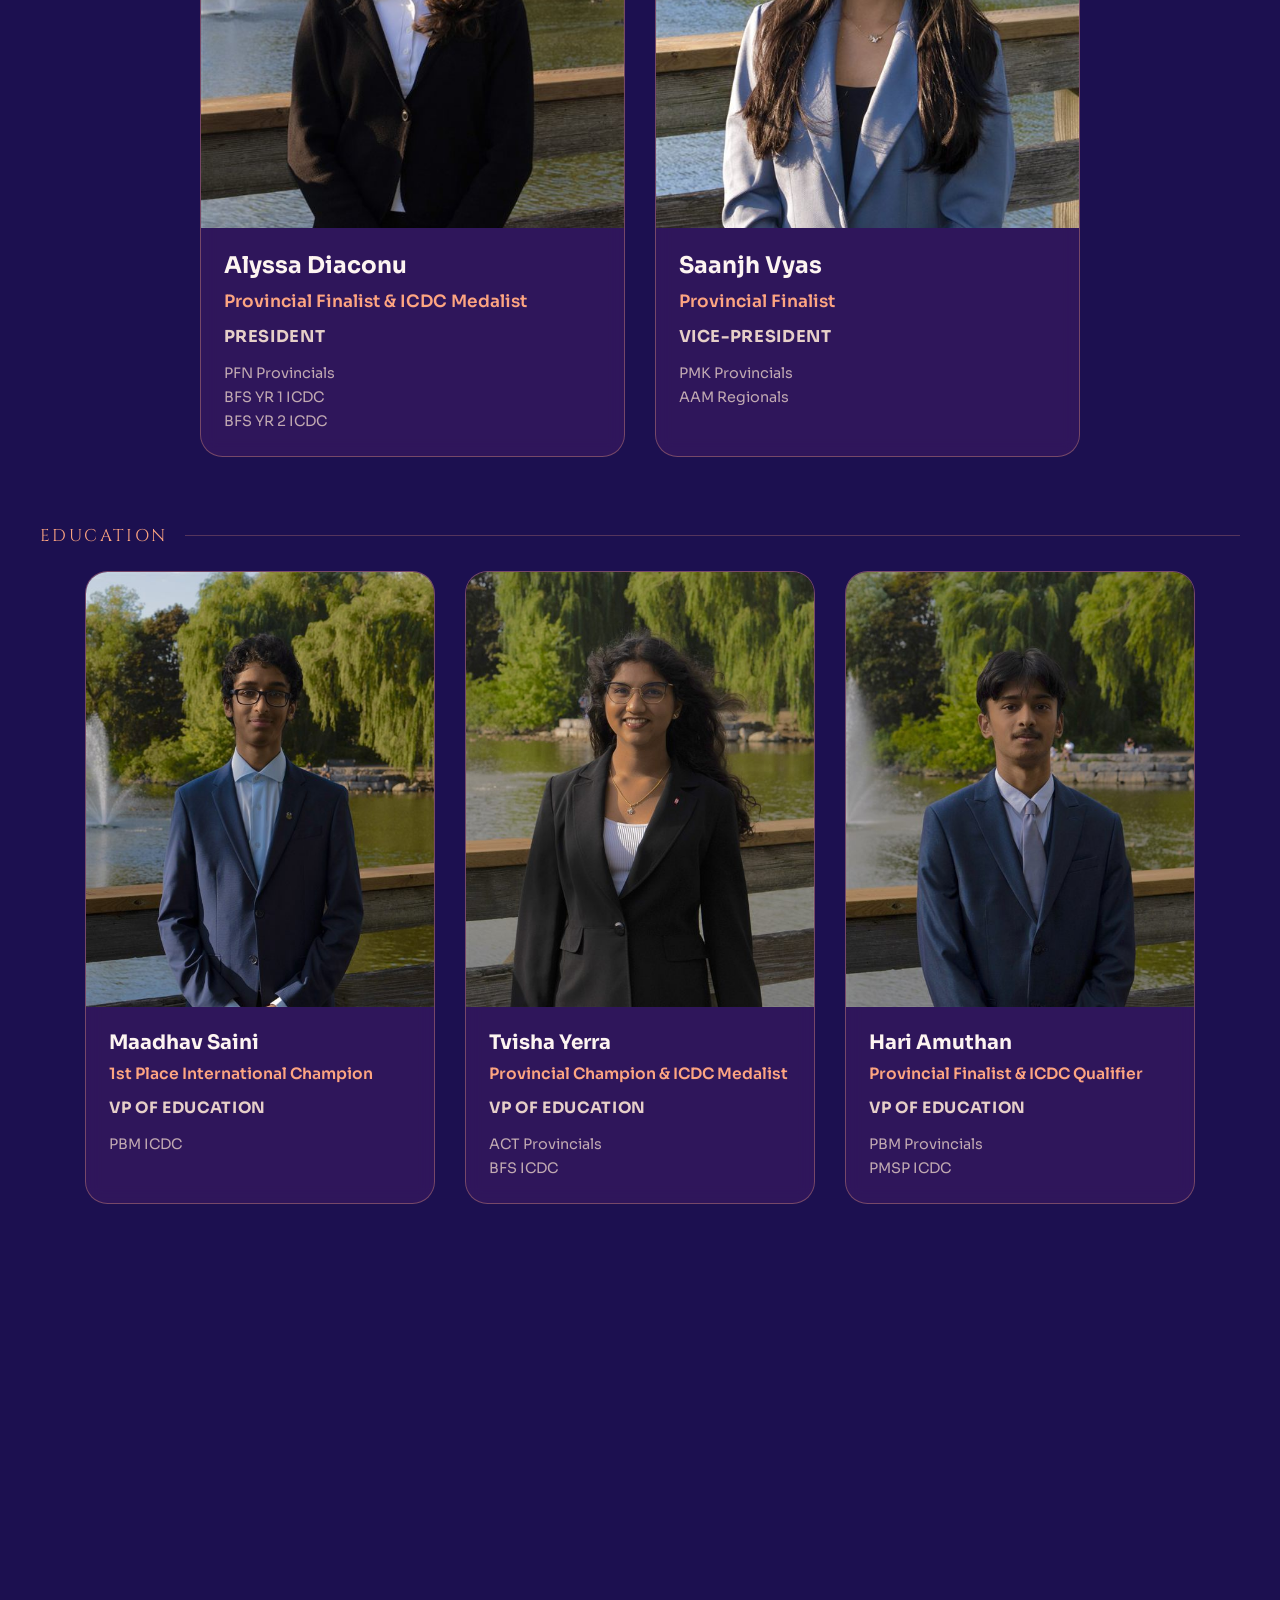
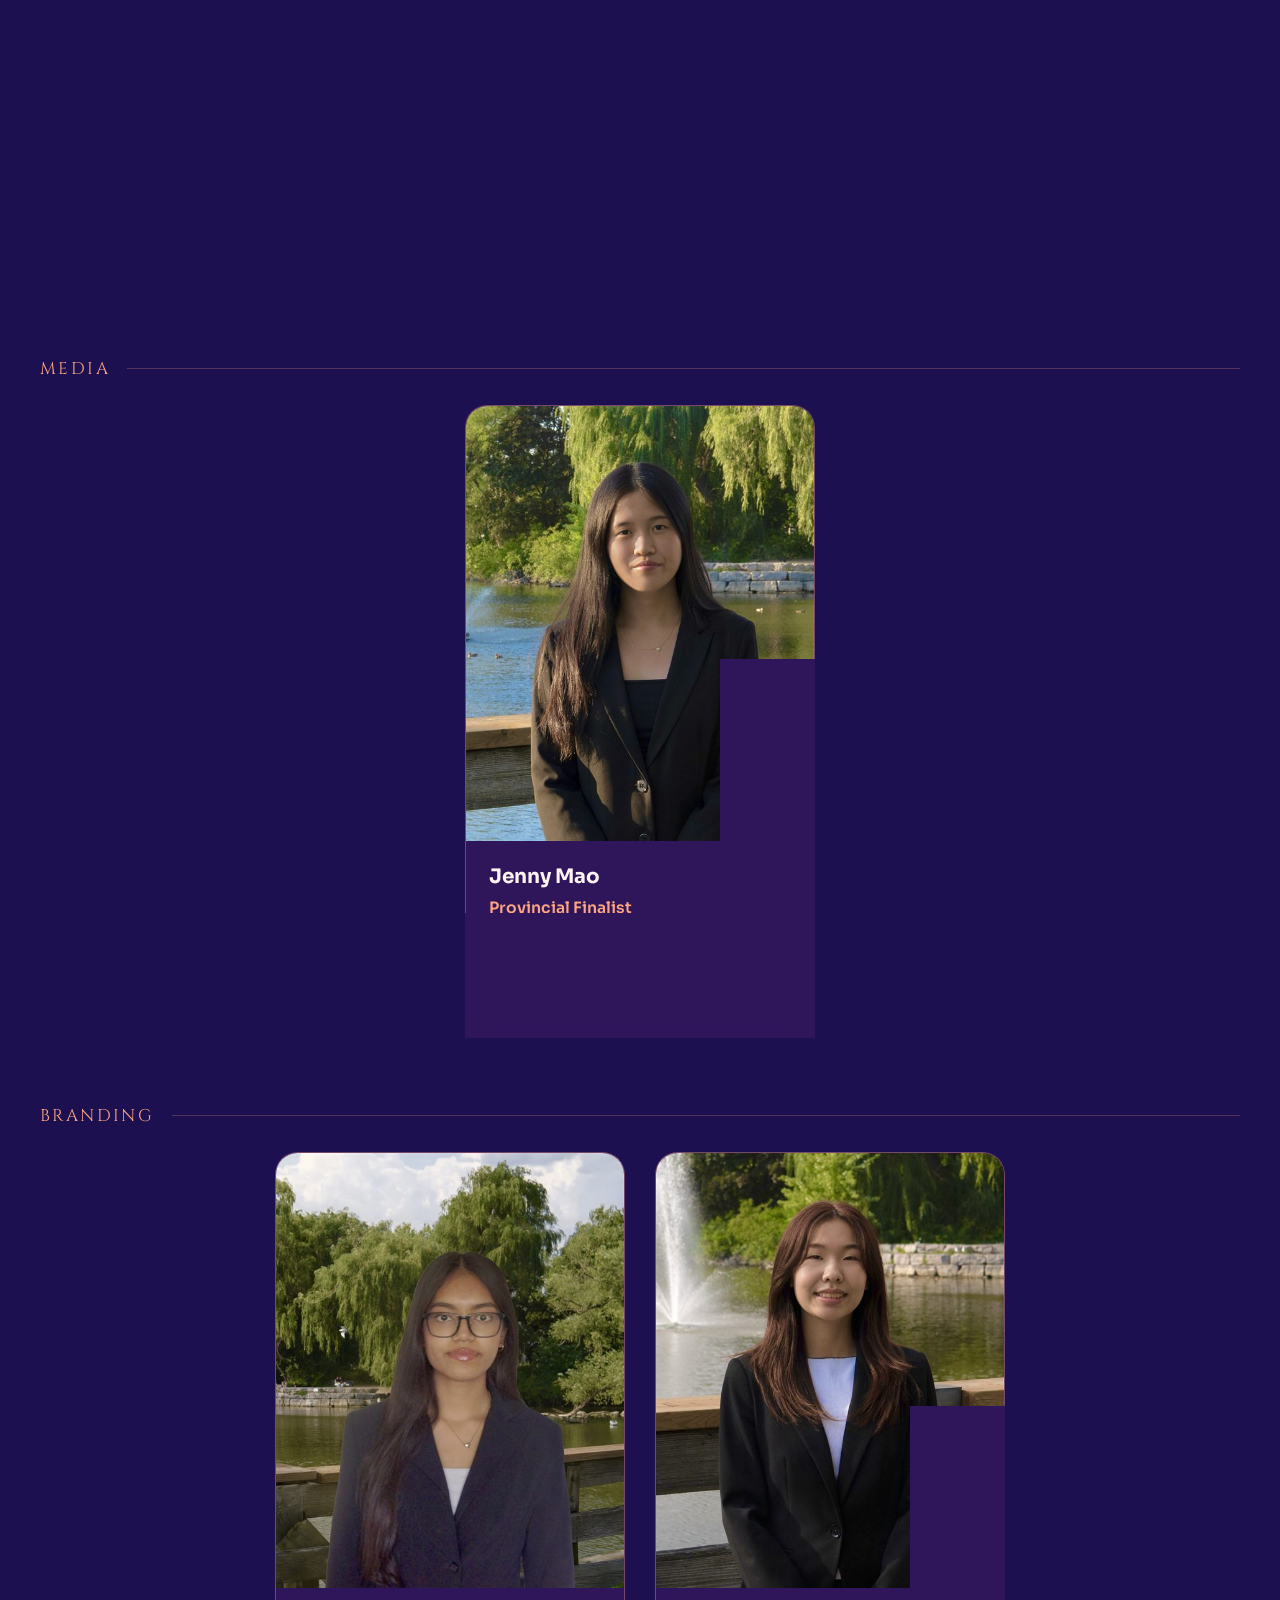
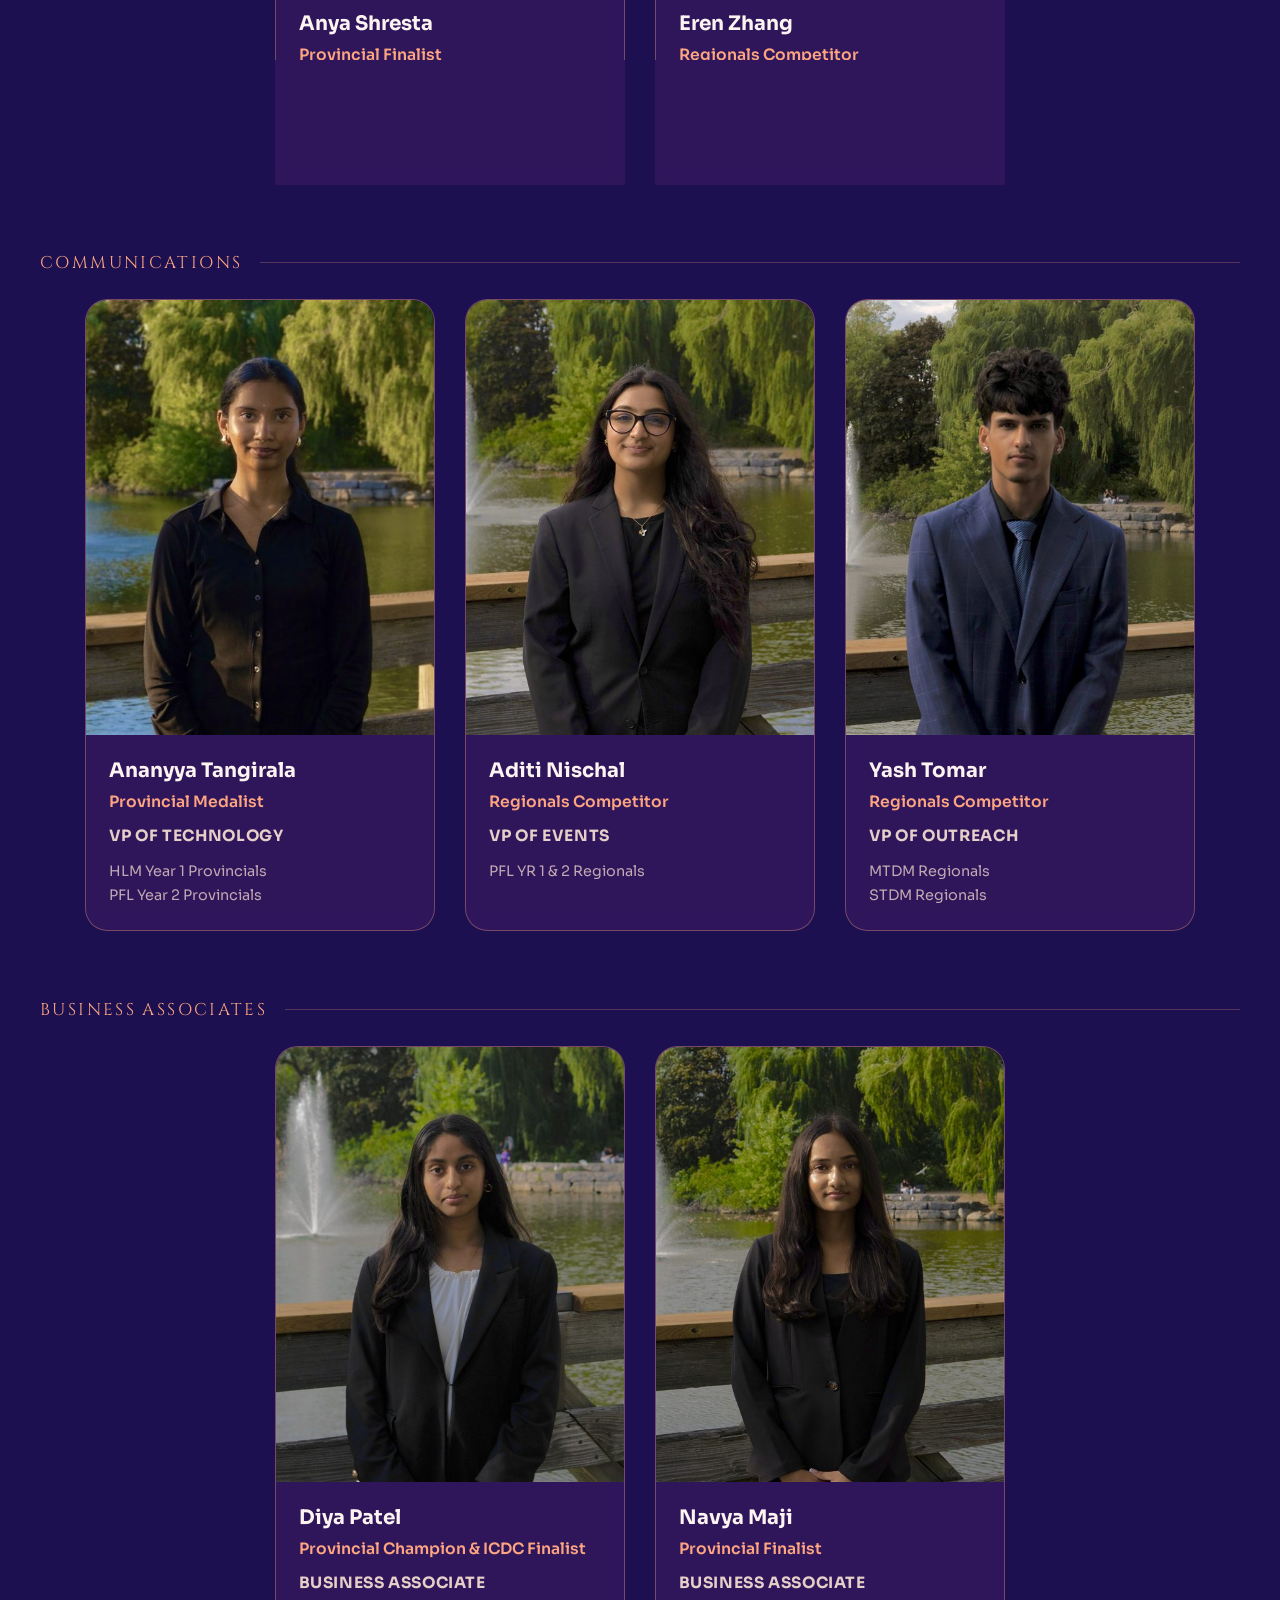
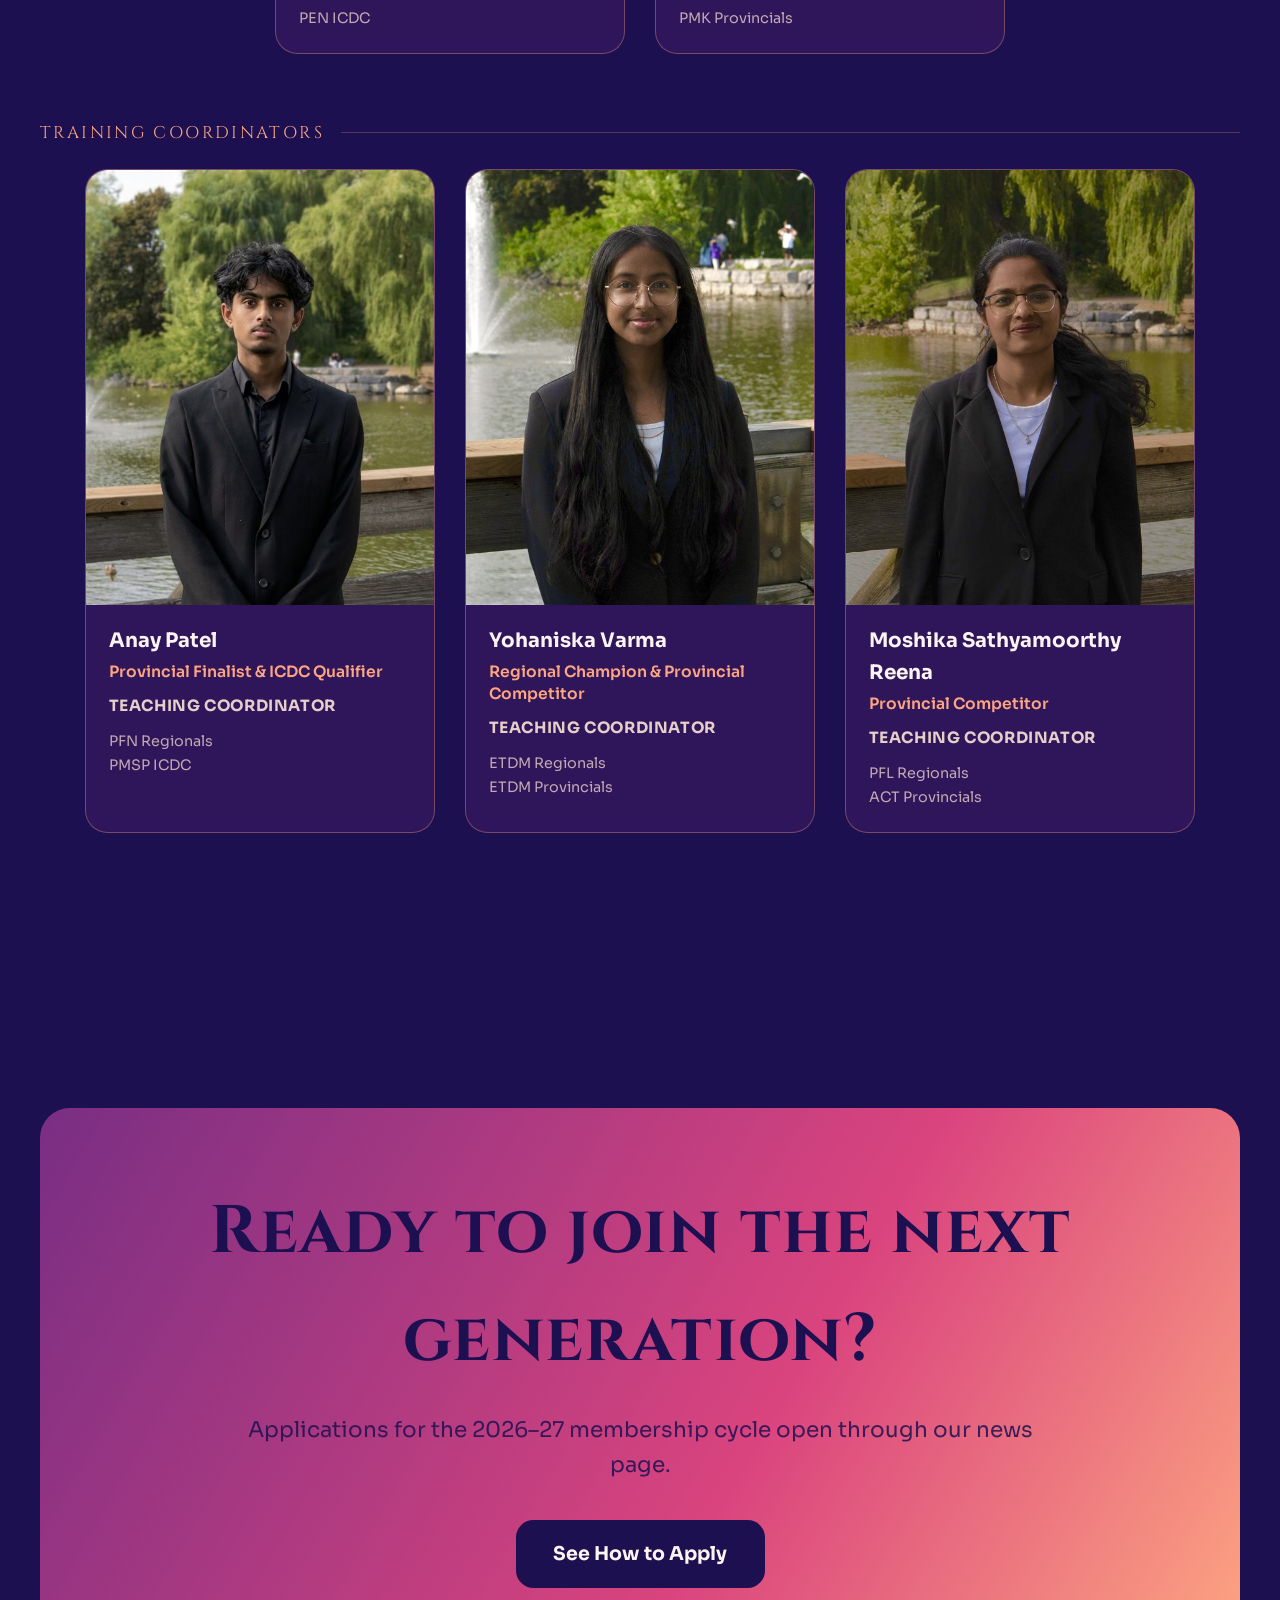
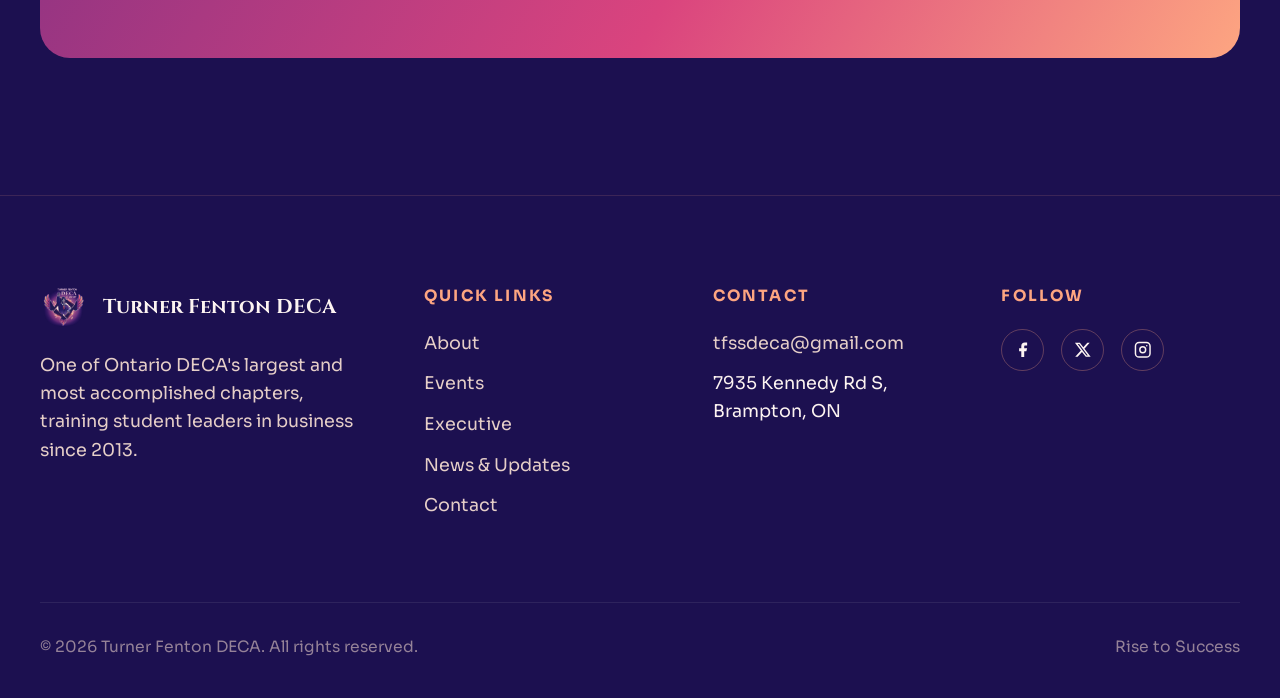
==== commit 53c74925: "Fix HTML formatting and add new divs" ====
--- a/deca 2027/executive.html
+++ b/deca 2027/executive.html
@@ -165,6 +165,7 @@
             </div>
           </div>
         </div>
+
       </div>
     </div>
 
@@ -184,7 +185,9 @@
             </div>
           </div>
         </div>
+
        
+
       </div>
     </div>
 
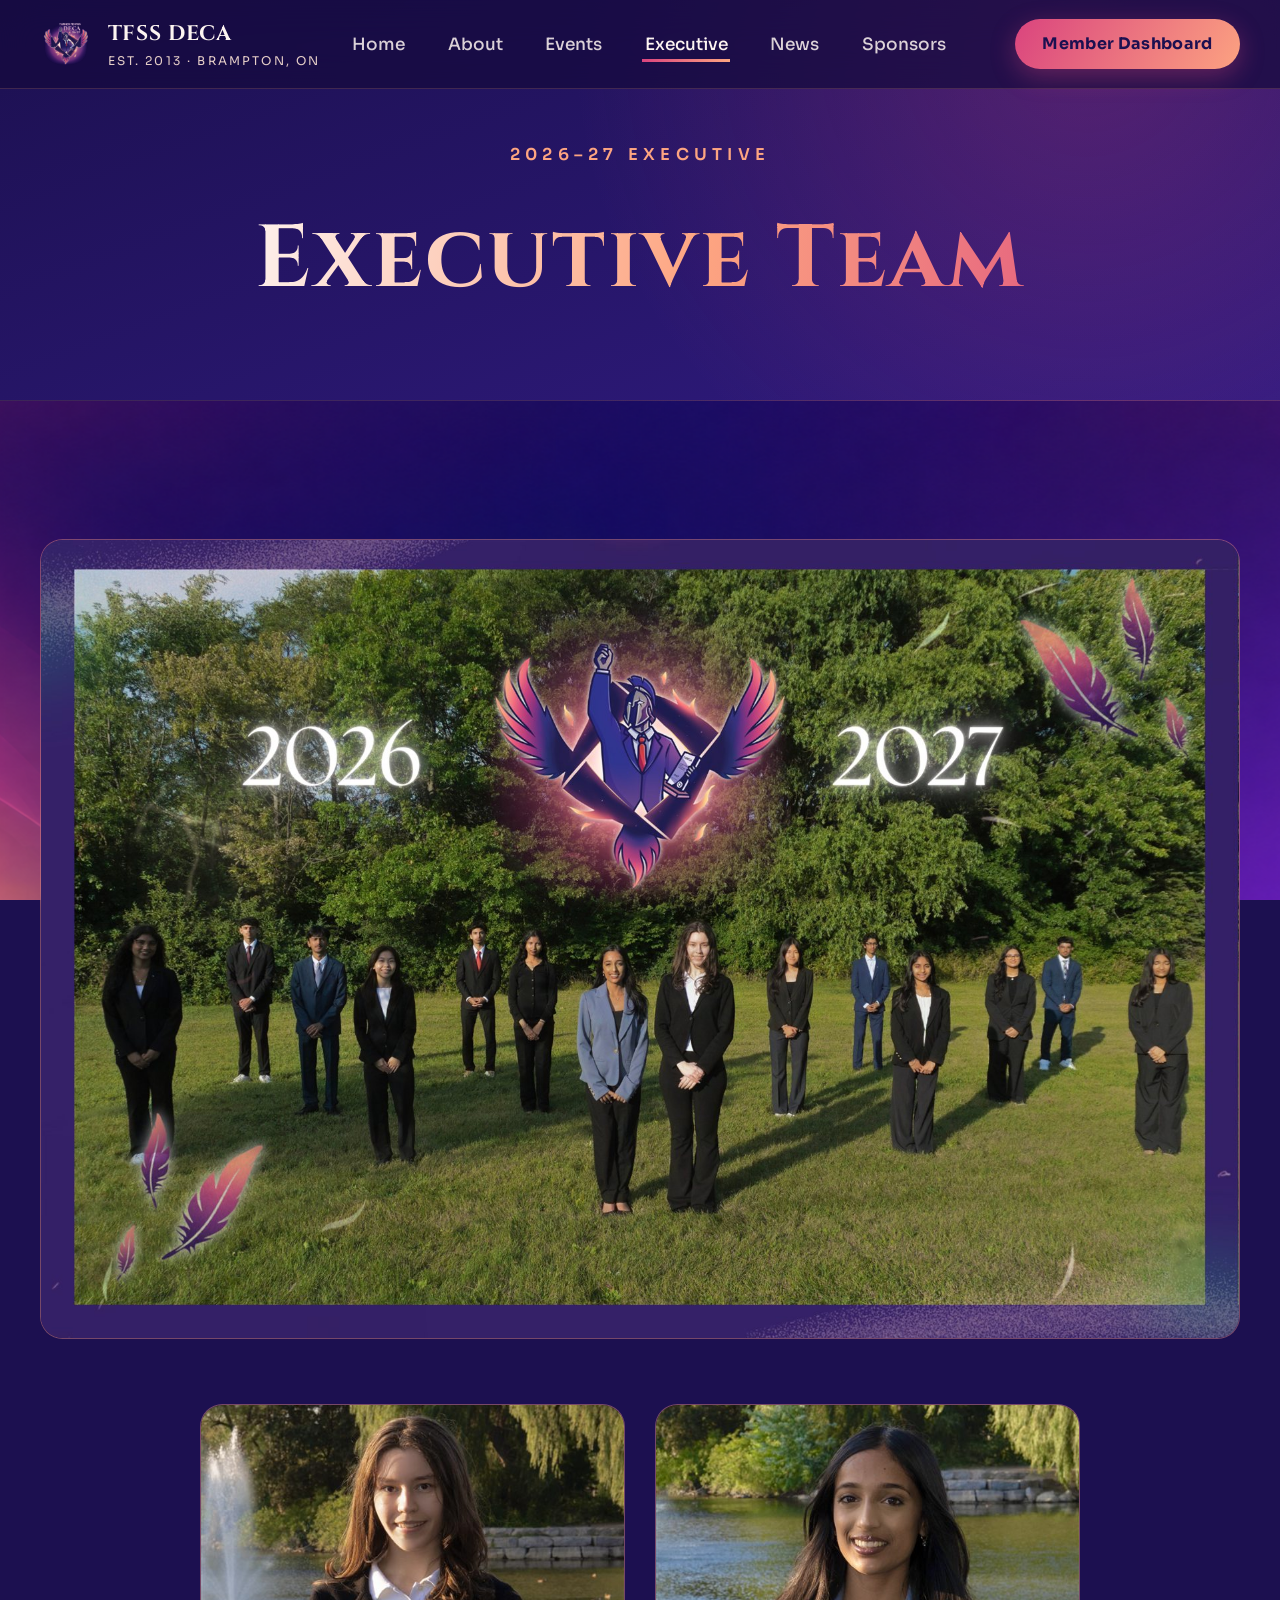
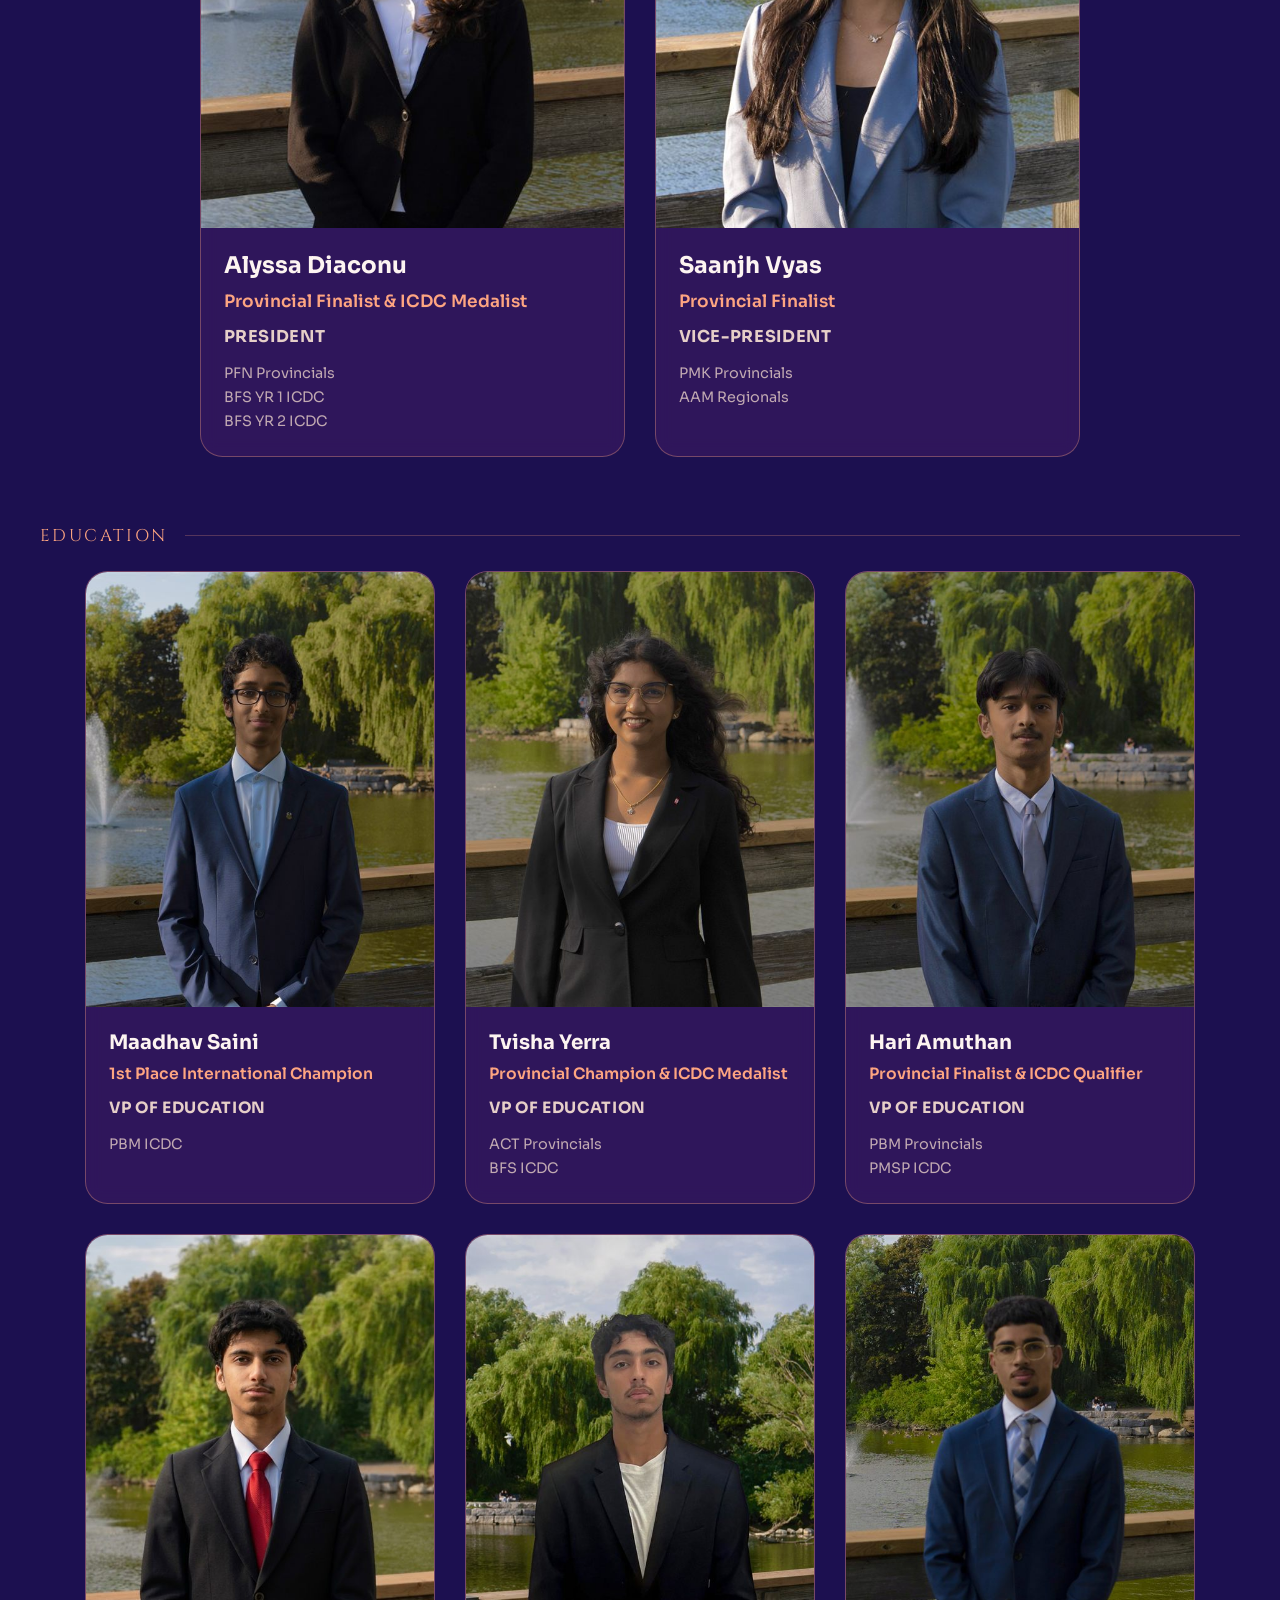
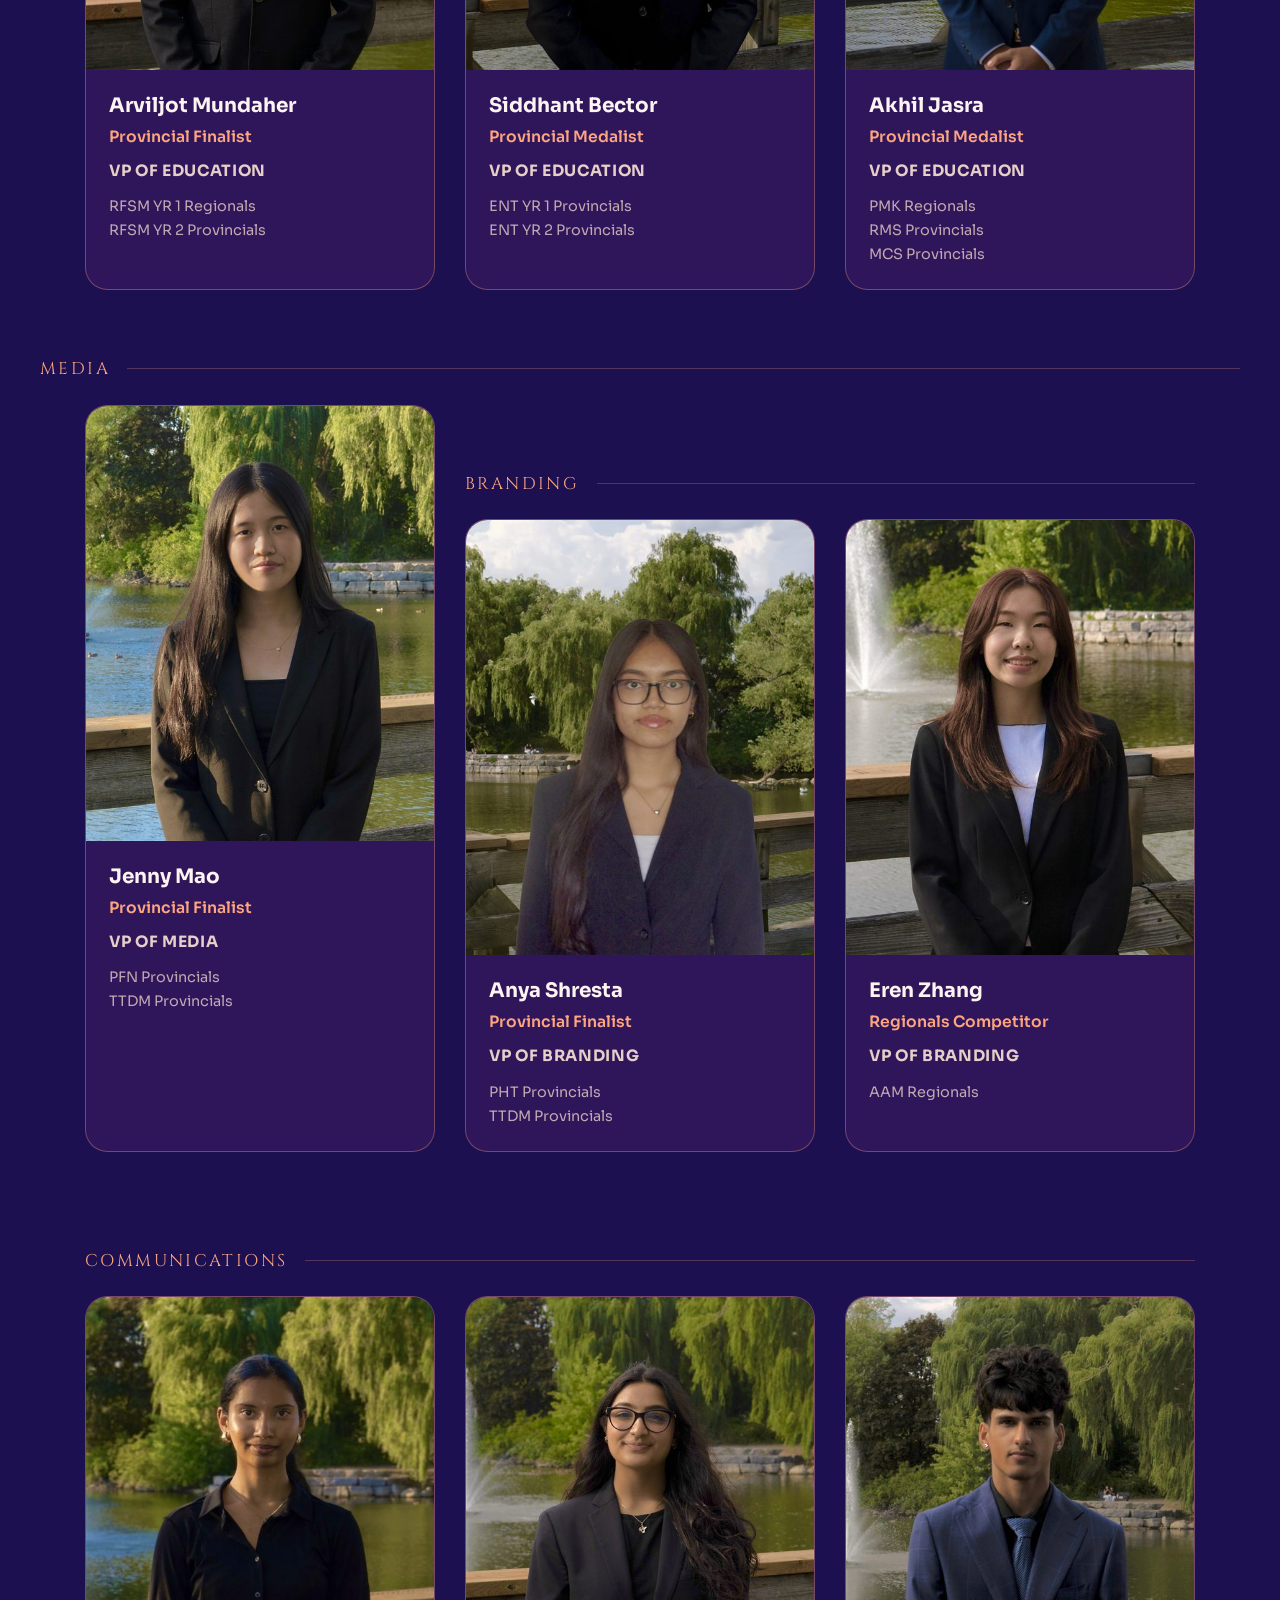
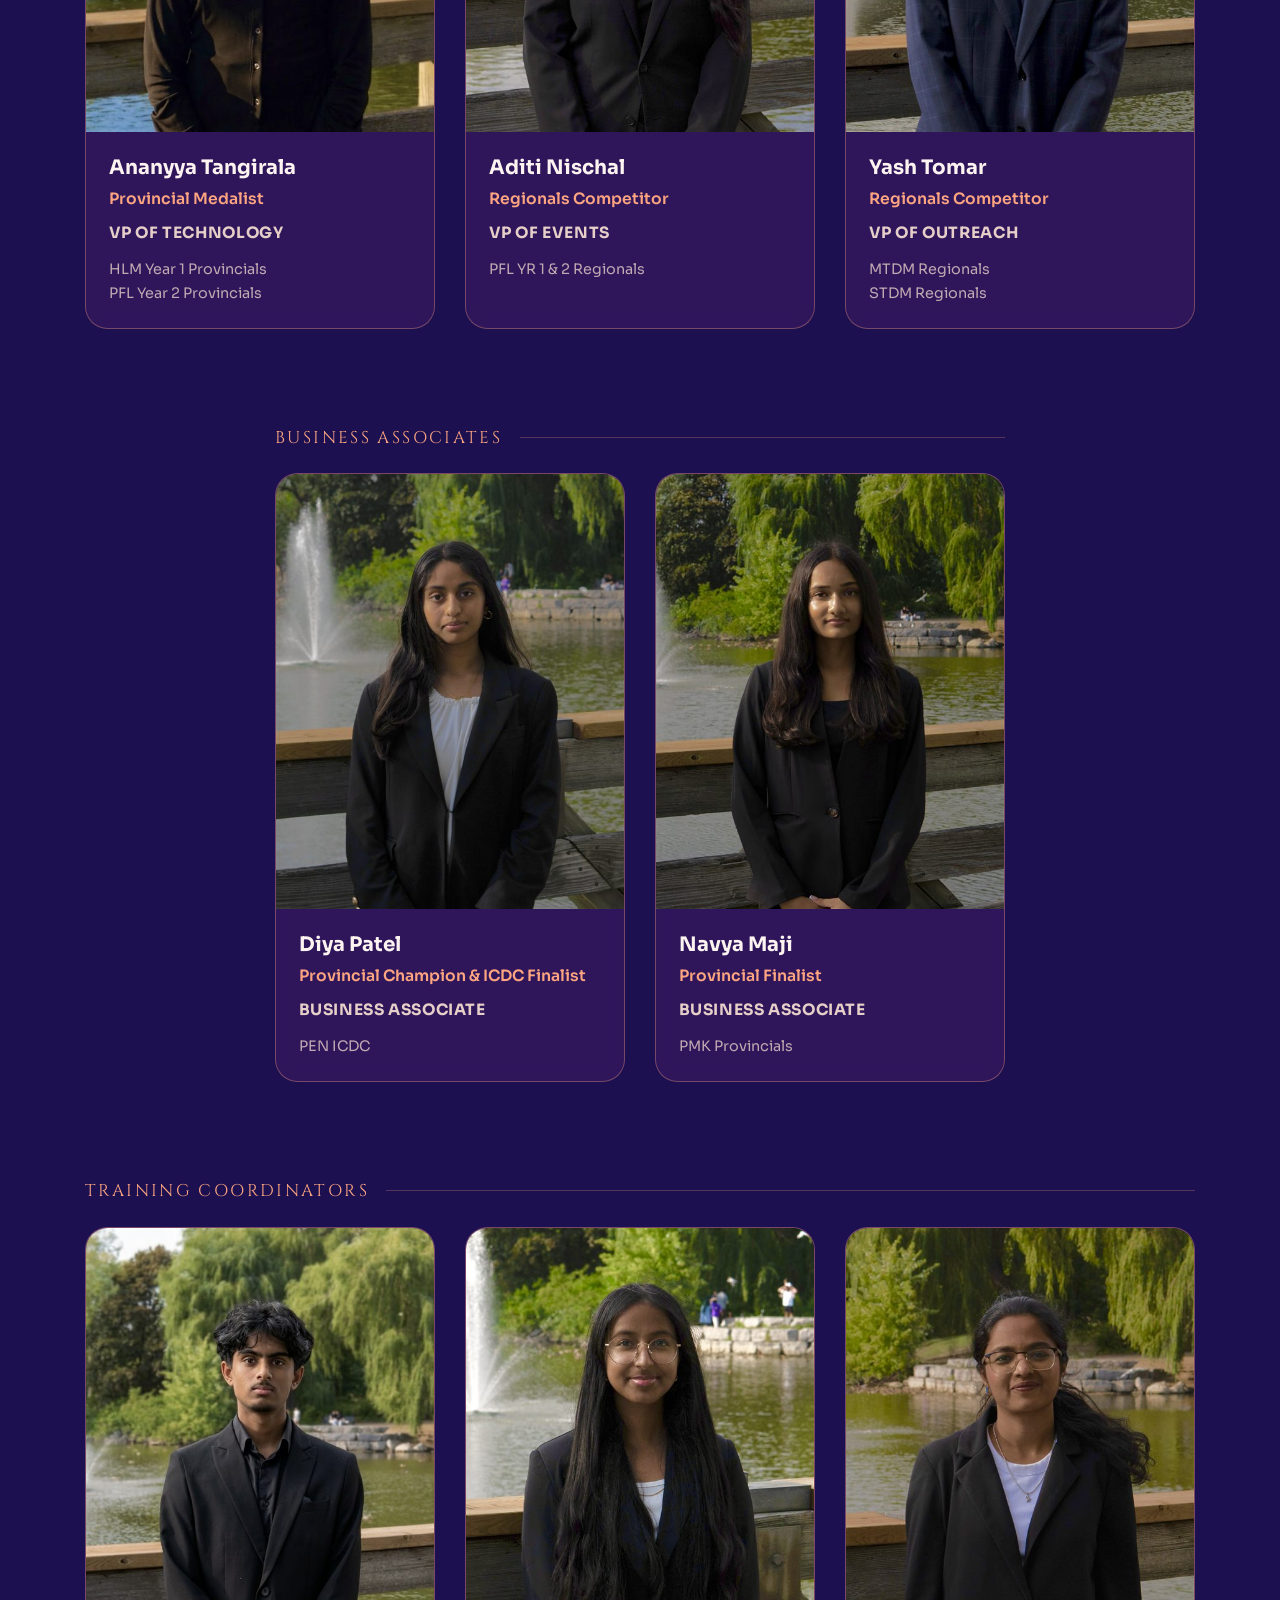
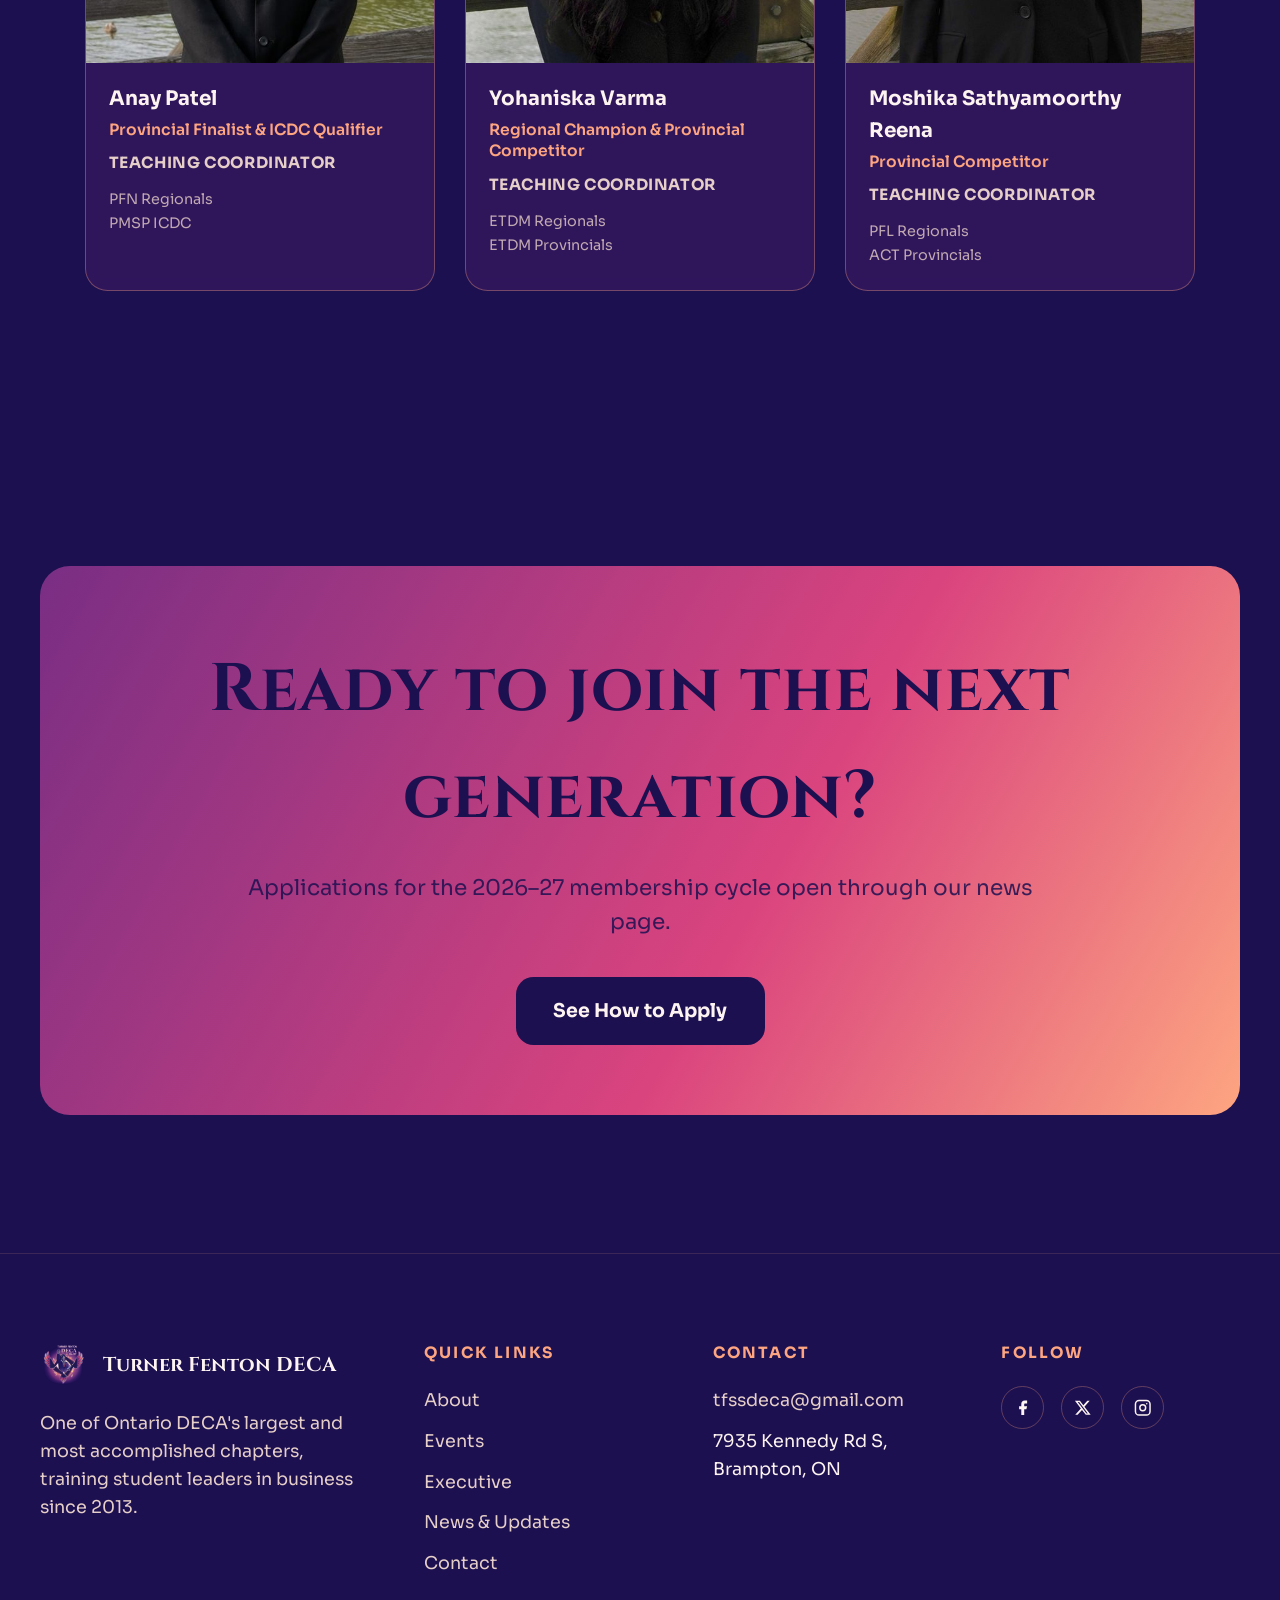
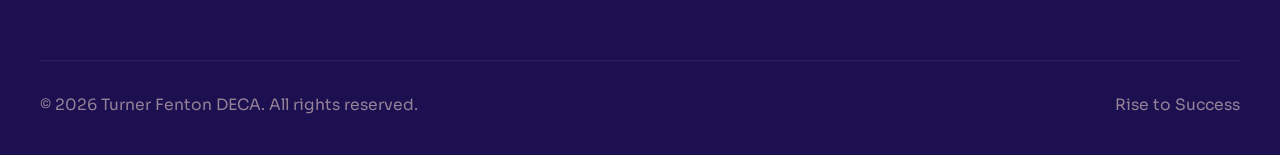
==== commit 21d668c9: "Clean up div structure in executive.html Removed unnecessary closing div tags from executive.html" ====
--- a/deca 2027/executive.html
+++ b/deca 2027/executive.html
@@ -186,10 +186,6 @@
           </div>
         </div>
 
-       
-
-      </div>
-    </div>
 
     <div class="dept-block">
       <div class="dept-title">Branding</div>
